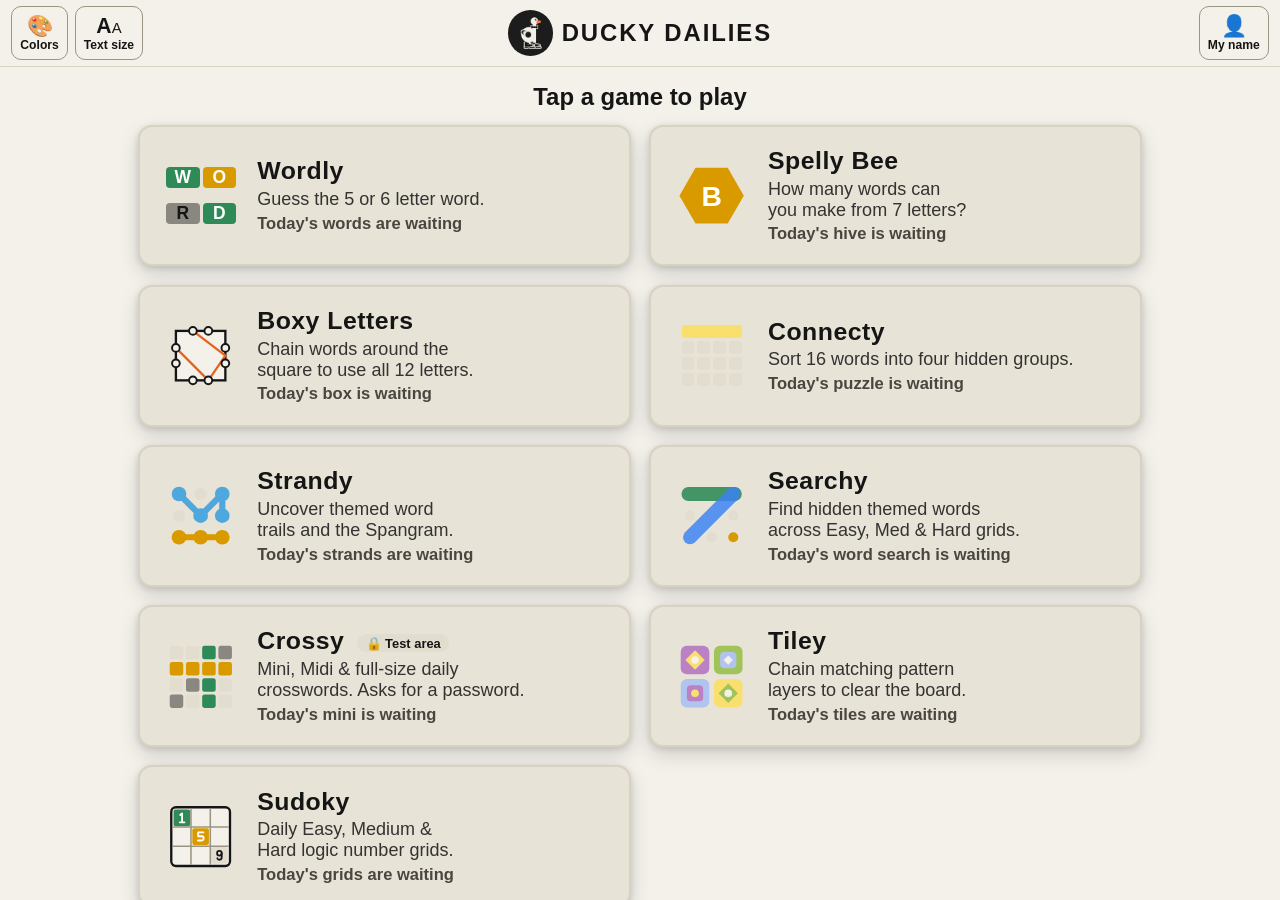
==== public/index.html @ fa57198d "Crossy: Print button - clean paper copy with large grid, clues, name line, optional answer-key page;" ====
<!DOCTYPE html>
<html lang="en">
<head>
<meta charset="UTF-8">
<meta name="viewport" content="width=device-width, initial-scale=1, viewport-fit=cover">
<meta name="theme-color" content="#f3f1ea">
<meta name="apple-mobile-web-app-capable" content="yes">
<meta name="apple-mobile-web-app-status-bar-style" content="black-translucent">
<title>Ducky Dailies</title>
<script>try{var t=localStorage.getItem("wordly:theme")||"ducky";document.documentElement.setAttribute("data-theme",t);var s=localStorage.getItem("wordly:textScale");if(s)document.documentElement.style.setProperty("--text-scale",s)}catch(e){}</script>
<link rel="icon" type="image/png" href="icon.png">
<link rel="apple-touch-icon" href="icon.png">
<link rel="manifest" href="manifest.json">
<link rel="stylesheet" href="style.css?v=14">
<link rel="stylesheet" href="games.css?v=14">
</head>
<body class="game-menu">
<div id="toast-container" class="toast-container" aria-live="polite"></div>

<header class="app-header">
  <div class="header-row title-row">
    <div class="header-side">
      <button id="theme-btn" class="icon-btn" aria-label="Change theme" title="Change theme">&#9681;</button>
    </div>
    <h1 class="app-title brand-title"><img src="icon.png" alt="" class="brand-duck">DUCKY DAILIES</h1>
    <div class="header-side header-side-end">
      <button id="player-btn" class="icon-btn" aria-label="Player profile" title="Player profile">&#128100;</button>
    </div>
  </div>
</header>

<main class="menu-main">
  <div class="menu-top-row">
    <p id="menu-greeting" class="menu-greeting">Tap a game to play</p>
    <button id="menu-recap-btn" class="pill-btn menu-recap-btn hidden" type="button">Copy today's recap</button>
  </div>

  <div class="menu-grid">
    <a class="game-card" href="/wordly">
      <span class="game-icon icon-wordly" aria-hidden="true">
        <span class="t correct">W</span><span class="t present">O</span><span class="t">R</span><span class="t correct">D</span>
      </span>
      <span class="game-info">
        <span class="game-name">Wordly</span>
        <span class="game-desc">Guess the 5 or 6 letter word.</span>
        <span id="status-wordly" class="game-status"></span>
      </span>
    </a>

    <a class="game-card" href="/bee">
      <span class="game-icon icon-bee" aria-hidden="true">
        <svg viewBox="-60 -54 120 108"><polygon points="50,0 25,43.3 -25,43.3 -50,0 -25,-43.3 25,-43.3"></polygon><text x="0" y="0" dy="0.35em">B</text></svg>
      </span>
      <span class="game-info">
        <span class="game-name">Spelly Bee</span>
        <span class="game-desc">How many words can you make from 7 letters?</span>
        <span id="status-bee" class="game-status"></span>
      </span>
    </a>

    <a class="game-card" href="/boxed">
      <span class="game-icon icon-boxed" aria-hidden="true">
        <svg viewBox="0 0 100 100">
          <rect x="18" y="18" width="64" height="64"></rect>
          <polyline points="40,18 82,50 60,82 18,40"></polyline>
          <circle cx="40" cy="18" r="5"></circle><circle cx="60" cy="18" r="5"></circle>
          <circle cx="82" cy="40" r="5"></circle><circle cx="82" cy="60" r="5"></circle>
          <circle cx="40" cy="82" r="5"></circle><circle cx="60" cy="82" r="5"></circle>
          <circle cx="18" cy="40" r="5"></circle><circle cx="18" cy="60" r="5"></circle>
        </svg>
      </span>
      <span class="game-info">
        <span class="game-name">Boxy Letters</span>
        <span class="game-desc">Chain words around the square to use all 12 letters.</span>
        <span id="status-boxed" class="game-status"></span>
      </span>
    </a>

    <a class="game-card" href="/connections">
      <span class="game-icon icon-connections" aria-hidden="true">
        <span class="c t0 bar"></span>
        <span class="c"></span><span class="c"></span><span class="c"></span><span class="c"></span>
        <span class="c"></span><span class="c"></span><span class="c"></span><span class="c"></span>
        <span class="c"></span><span class="c"></span><span class="c"></span><span class="c"></span>
      </span>
      <span class="game-info">
        <span class="game-name">Connecty</span>
        <span class="game-desc">Sort 16 words into four hidden groups.</span>
        <span id="status-connections" class="game-status"></span>
      </span>
    </a>

    <a class="game-card" href="/strands">
      <span class="game-icon icon-strands" aria-hidden="true">
        <svg viewBox="0 0 100 100">
          <polyline points="22,22 50,50 78,22 78,50" fill="none" stroke="#4ea8de" stroke-width="8" stroke-linecap="round" stroke-linejoin="round"></polyline>
          <polyline points="22,78 50,78 78,78" fill="none" stroke="var(--bee-center, var(--color-present, #b59f3b))" stroke-width="8" stroke-linecap="round" stroke-linejoin="round"></polyline>
          <circle cx="22" cy="22" r="9.5" fill="#4ea8de"></circle>
          <circle cx="50" cy="22" r="8" fill="var(--color-key-bg, #818384)"></circle>
          <circle cx="78" cy="22" r="9.5" fill="#4ea8de"></circle>
          <circle cx="22" cy="50" r="8" fill="var(--color-key-bg, #818384)"></circle>
          <circle cx="50" cy="50" r="9.5" fill="#4ea8de"></circle>
          <circle cx="78" cy="50" r="9.5" fill="#4ea8de"></circle>
          <circle cx="22" cy="78" r="9.5" fill="var(--bee-center, var(--color-present, #b59f3b))"></circle>
          <circle cx="50" cy="78" r="9.5" fill="var(--bee-center, var(--color-present, #b59f3b))"></circle>
          <circle cx="78" cy="78" r="9.5" fill="var(--bee-center, var(--color-present, #b59f3b))"></circle>
        </svg>
      </span>
      <span class="game-info">
        <span class="game-name">Strandy</span>
        <span class="game-desc">Uncover themed word trails and the Spangram.</span>
        <span id="status-strands" class="game-status"></span>
      </span>
    </a>

    <a class="game-card" href="/wordsearch">
      <span class="game-icon icon-wordsearch" aria-hidden="true">
        <svg viewBox="0 0 100 100">
          <line x1="20" y1="22" x2="80" y2="22" stroke="var(--color-correct, #538d4e)" stroke-width="18" stroke-linecap="round" opacity="0.88"></line>
          <line x1="22" y1="78" x2="78" y2="22" stroke="#3b82f6" stroke-width="18" stroke-linecap="round" opacity="0.82"></line>
          <circle cx="22" cy="50" r="6.5" fill="var(--color-key-bg, #818384)"></circle>
          <circle cx="50" cy="78" r="6.5" fill="var(--color-key-bg, #818384)"></circle>
          <circle cx="78" cy="50" r="6.5" fill="var(--color-key-bg, #818384)"></circle>
          <circle cx="78" cy="78" r="6.5" fill="var(--bee-center, var(--color-present, #b59f3b))"></circle>
        </svg>
      </span>
      <span class="game-info">
        <span class="game-name">Searchy</span>
        <span class="game-desc">Find hidden themed words across Easy, Med &amp; Hard grids.</span>
        <span id="status-wordsearch" class="game-status"></span>
      </span>
    </a>

    <a class="game-card" href="/mini">
      <span class="game-icon icon-crossword" aria-hidden="true">
        <svg viewBox="0 0 100 100">
          <rect x="10" y="10" width="17.5" height="17.5" rx="3" fill="var(--color-key-bg, #818384)"></rect>
          <rect x="31" y="10" width="17.5" height="17.5" rx="3" fill="var(--color-key-bg, #818384)"></rect>
          <rect x="52" y="10" width="17.5" height="17.5" rx="3" fill="var(--color-correct, #538d4e)"></rect>
          <rect x="73" y="10" width="17.5" height="17.5" rx="3" fill="var(--color-absent, #3a3a3c)"></rect>
          <rect x="10" y="31" width="17.5" height="17.5" rx="3" fill="var(--bee-center, var(--color-present, #b59f3b))"></rect>
          <rect x="31" y="31" width="17.5" height="17.5" rx="3" fill="var(--bee-center, var(--color-present, #b59f3b))"></rect>
          <rect x="52" y="31" width="17.5" height="17.5" rx="3" fill="var(--bee-center, var(--color-present, #b59f3b))"></rect>
          <rect x="73" y="31" width="17.5" height="17.5" rx="3" fill="var(--bee-center, var(--color-present, #b59f3b))"></rect>
          <rect x="10" y="52" width="17.5" height="17.5" rx="3" fill="var(--color-key-bg, #818384)"></rect>
          <rect x="31" y="52" width="17.5" height="17.5" rx="3" fill="var(--color-absent, #3a3a3c)"></rect>
          <rect x="52" y="52" width="17.5" height="17.5" rx="3" fill="var(--color-correct, #538d4e)"></rect>
          <rect x="73" y="52" width="17.5" height="17.5" rx="3" fill="var(--color-key-bg, #818384)"></rect>
          <rect x="10" y="73" width="17.5" height="17.5" rx="3" fill="var(--color-absent, #3a3a3c)"></rect>
          <rect x="31" y="73" width="17.5" height="17.5" rx="3" fill="var(--color-key-bg, #818384)"></rect>
          <rect x="52" y="73" width="17.5" height="17.5" rx="3" fill="var(--color-correct, #538d4e)"></rect>
          <rect x="73" y="73" width="17.5" height="17.5" rx="3" fill="var(--color-key-bg, #818384)"></rect>
        </svg>
      </span>
      <span class="game-info">
        <span class="game-name">Crossy <span class="lock-tag">&#128274; Test area</span></span>
        <span class="game-desc">Mini, Midi &amp; full-size daily crosswords. Asks for a password.</span>
        <span id="status-mini" class="game-status"></span>
      </span>
    </a>
    <a class="game-card" href="/tiles">
      <span class="game-icon icon-tiles" aria-hidden="true">
        <svg viewBox="0 0 100 100">
          <rect x="10" y="10" width="37" height="37" rx="8" fill="var(--conn-t3, #ba81c5)"></rect>
          <polygon points="28.5,16 41,28.5 28.5,41 16,28.5" fill="var(--conn-t0, #f9df6d)"></polygon>
          <circle cx="28.5" cy="28.5" r="5" fill="var(--color-bg, #121213)"></circle>

          <rect x="53" y="10" width="37" height="37" rx="8" fill="var(--conn-t1, #a0c35a)"></rect>
          <rect x="61" y="18" width="21" height="21" rx="5" fill="var(--conn-t2, #b0c4ef)"></rect>
          <polygon points="71.5,22.5 77.5,28.5 71.5,34.5 65.5,28.5" fill="var(--color-bg, #121213)"></polygon>

          <rect x="10" y="53" width="37" height="37" rx="8" fill="var(--conn-t2, #b0c4ef)"></rect>
          <rect x="18" y="61" width="21" height="21" rx="5" fill="var(--conn-t3, #ba81c5)"></rect>
          <circle cx="28.5" cy="71.5" r="5" fill="var(--conn-t0, #f9df6d)"></circle>

          <rect x="53" y="53" width="37" height="37" rx="8" fill="var(--conn-t0, #f9df6d)"></rect>
          <polygon points="71.5,59 84,71.5 71.5,84 59,71.5" fill="var(--conn-t1, #a0c35a)"></polygon>
          <circle cx="71.5" cy="71.5" r="5" fill="var(--color-bg, #121213)"></circle>
        </svg>
      </span>
      <span class="game-info">
        <span class="game-name">Tiley</span>
        <span class="game-desc">Chain matching pattern layers to clear the board.</span>
        <span id="status-tiles" class="game-status"></span>
      </span>
    </a>

    <a class="game-card" href="/sudoku">
      <span class="game-icon icon-sudoku" aria-hidden="true">
        <svg viewBox="0 0 100 100">
          <rect x="12" y="12" width="76" height="76" rx="6" fill="var(--color-bg, #121213)" stroke="var(--color-text, #ffffff)" stroke-width="3"></rect>
          <rect x="15" y="15" width="21.5" height="21.5" rx="2.5" fill="var(--color-correct, #538d4e)"></rect>
          <rect x="39.25" y="39.25" width="21.5" height="21.5" rx="2.5" fill="var(--bee-center, var(--color-present, #b59f3b))"></rect>
          <rect x="63.5" y="63.5" width="21.5" height="21.5" rx="2.5" fill="var(--color-key-bg, #818384)"></rect>
          <line x1="37.5" y1="13.5" x2="37.5" y2="86.5" stroke="var(--color-border-strong, #565758)" stroke-width="2"></line>
          <line x1="62.5" y1="13.5" x2="62.5" y2="86.5" stroke="var(--color-border-strong, #565758)" stroke-width="2"></line>
          <line x1="13.5" y1="37.5" x2="86.5" y2="37.5" stroke="var(--color-border-strong, #565758)" stroke-width="2"></line>
          <line x1="13.5" y1="62.5" x2="86.5" y2="62.5" stroke="var(--color-border-strong, #565758)" stroke-width="2"></line>
          <path d="M23.5,22 L26,20 V31.5 M23,31.5 H29" fill="none" stroke="var(--key-text-on-color, #ffffff)" stroke-width="2.4" stroke-linecap="round" stroke-linejoin="round"></path>
          <path d="M53.5,44.5 H46.8 V49.5 H51.2 A2.7,2.7 0 0 1 51.2,55 H46.5" fill="none" stroke="var(--bee-center-text, var(--key-text-on-color, #ffffff))" stroke-width="2.4" stroke-linecap="round" stroke-linejoin="round"></path>
          <circle cx="74.25" cy="71.5" r="3" fill="none" stroke="var(--color-key-text, #ffffff)" stroke-width="2.3"></circle>
          <path d="M77.25,71.5 V76.5 A3,3 0 0 1 71.5,78" fill="none" stroke="var(--color-key-text, #ffffff)" stroke-width="2.3" stroke-linecap="round"></path>
        </svg>
      </span>
      <span class="game-info">
        <span class="game-name">Sudoky</span>
        <span class="game-desc">Daily Easy, Medium &amp; Hard logic number grids.</span>
        <span id="status-sudoku" class="game-status"></span>
      </span>
    </a>
  </div>

  <p class="menu-foot">New daily puzzles every midnight · play missed days anytime (&#128197;) · leaderboards&nbsp;&#127942;</p>
  <div class="donate-box">
    <p class="donate-text">Enjoying the puzzles? They're free, with no ads. If you'd like to chip in for the server, you can.</p>
    <a class="donate-btn" href="https://www.paypal.com/ncp/payment/JSX9FAGQ33QCE" target="_blank" rel="noopener noreferrer">&#9749; Buy the duck a coffee</a>
    <p class="donate-note">Totally optional &mdash; opens PayPal in a new tab.</p>
  </div>
  <p class="menu-foot brand-foot">Brought to you by <a href="https://theduckynerdball.com" target="_blank" rel="noopener">The Ducky Nerdball</a> &#129414;</p>
</main>

<script src="common.js?v=14"></script>
<script>
(() => {
  const S = Shared;
  S.initShell({ onNameSaved: greet });

  function greet() {
    const name = S.getPlayerName();
    document.getElementById("menu-greeting").textContent = name ? `Hi ${name} — tap a game to play` : "Tap a game to play";
  }

  const today = S.todayDateString();
  const recapLines = [];
  const set = (id, text, done) => {
    const el = document.getElementById(id);
    if (!el) return;
    el.textContent = text;
    el.classList.toggle("done", !!done);
  };

  // Wordly: summarize both lengths' daily results.
  const wordly = [5, 6]
    .map((len) => {
      const s = S.load(`wordly:daily:${len}:${today}`);
      if (!s || !s.guesses || !s.guesses.length) return null;
      if (!s.over) return `${len}-letter in progress`;
      const star = s.hardMode ? "*" : "";
      recapLines.push(`🟩 Wordly (${len}): ${s.won ? `${s.guesses.length}/${len + 1}${star}` : `X/${len + 1}${star}`}`);
      return s.won ? `${len}-letter ✓ in ${s.guesses.length}${star}` : `${len}-letter ✗`;
    })
    .filter(Boolean);
  set("status-wordly", wordly.length ? `Today: ${wordly.join(" · ")}` : "Today's words are waiting", wordly.length);

  const bee = S.load(`bee:daily:${today}`);
  if (bee && bee.found && bee.found.length) {
    set("status-bee", `Today: ${bee.rank} · ${bee.score} pts · ${bee.found.length} words`, true);
    recapLines.push(`🐝 Spelly Bee: ${bee.rank} (${bee.score} pts)`);
  } else {
    set("status-bee", "Today's hive is waiting");
  }

  const boxed = S.load(`boxed:daily:${today}`);
  if (boxed && boxed.solved) {
    set("status-boxed", `Today: ✓ solved in ${boxed.words.length} words`, true);
    recapLines.push(`📦 Boxy Letters: ${boxed.words.length}/${boxed.par || "—"} words`);
  } else if (boxed && boxed.started) {
    set("status-boxed", "Today: in progress", true);
  } else {
    set("status-boxed", "Today's box is waiting");
  }

  const conn = S.load(`connections:daily:${today}`);
  if (conn && conn.over) {
    set(
      "status-connections",
      conn.won
        ? `Today: ✓ solved · ${conn.mistakes} mistake${conn.mistakes === 1 ? "" : "s"}`
        : `Today: ✗ ${(conn.solved || []).length}/4 groups`,
      true
    );
    recapLines.push(`🟪 Connecty: ${conn.won ? `✓ (${conn.mistakes} mistakes)` : `${(conn.solved || []).length}/4 groups`}`);
  } else if (conn && conn.started) {
    set("status-connections", `Today: in progress · ${(conn.solved || []).length}/4 groups`, true);
  } else {
    set("status-connections", "Today's puzzle is waiting");
  }

  const strands = S.load(`strands:daily:${today}`);
  if (strands && strands.over) {
    set(
      "status-strands",
      `Today: ✓ solved in ${S.formatTimer(strands.activeMs || 0)}${strands.hintsUsed ? ` · ${strands.hintsUsed} hint${strands.hintsUsed === 1 ? "" : "s"}` : " ★"}`,
      true
    );
    recapLines.push(`🔵 Strandy: ${S.formatTimer(strands.activeMs || 0)}${strands.hintsUsed ? "" : " ★"}`);
  } else if (strands && strands.started) {
    set("status-strands", `Today: in progress · ${(strands.found || []).length}/${strands.total || 6} found`, true);
  } else {
    set("status-strands", "Today's strands are waiting");
  }

  const wsSummary = [
    ["easy", "Easy"],
    ["medium", "Med"],
    ["hard", "Hard"],
  ]
    .map(([diff, label]) => {
      const s = S.load(`wordsearch:daily:${diff}:${today}`);
      if (!s || (!s.started && !s.over)) return null;
      if (!s.over) return `${label} in progress`;
      recapLines.push(`🔍 Searchy (${label}): ${S.formatTimer(s.activeMs || 0)}${!s.hints ? " ★" : ""}`);
      return `${label} ✓${!s.hints ? " ★" : ""}`;
    })
    .filter(Boolean);
  set(
    "status-wordsearch",
    wsSummary.length ? `Today: ${wsSummary.join(" · ")}` : "Today's word search is waiting",
    wsSummary.length
  );

  const mini = S.load(`mini:daily:${today}`);
  if (mini && mini.over) {
    set(
      "status-mini",
      `Today: ✓ solved in ${S.formatTimer(mini.activeMs || 0)}${mini.hints ? ` · ${mini.hints} hint${mini.hints === 1 ? "" : "s"}` : " ★"}`,
      true
    );
    recapLines.push(`✏️ Mini Crossy: ${S.formatTimer(mini.activeMs || 0)}${mini.hints ? "" : " ★"}`);
  } else if (mini && mini.started) {
    set("status-mini", `Today: in progress · ${mini.filled || 0}/${mini.total || 25}`, true);
  } else {
    set("status-mini", "Today's mini is waiting");
  }

  const midi = S.load(`midi:daily:${today}`);
  if (midi && midi.over) {
    set(
      "status-midi",
      `Today: ✓ solved in ${S.formatTimer(midi.activeMs || 0)}${midi.hints ? ` · ${midi.hints} hint${midi.hints === 1 ? "" : "s"}` : " ★"}`,
      true
    );
    recapLines.push(`🧩 Midi Crossy: ${S.formatTimer(midi.activeMs || 0)}${midi.hints ? "" : " ★"}`);
  } else if (midi && midi.started) {
    set("status-midi", `Today: in progress · ${midi.filled || 0}/${midi.total || ""}`, true);
  } else {
    set("status-midi", "Today's midi is waiting");
  }

  const cw = S.load(`crossword:daily:${today}`);
  if (cw && cw.over) {
    set(
      "status-crossword",
      `Today: ✓ solved in ${S.formatTimer(cw.activeMs || 0)}${cw.hints ? ` · ${cw.hints} hint${cw.hints === 1 ? "" : "s"}` : " ★"}`,
      true
    );
    recapLines.push(`📰 Crossy: ${S.formatTimer(cw.activeMs || 0)}${cw.hints ? "" : " ★"}`);
  } else if (cw && cw.started) {
    set("status-crossword", `Today: in progress · ${cw.filled || 0}/${cw.total || ""}`, true);
  } else {
    set("status-crossword", "Today's crossword is waiting");
  }

  const tiles = S.load(`tiles:daily:${today}`);
  if (tiles && tiles.over) {
    set(
      "status-tiles",
      `Today: ✓ cleared · ${tiles.bestCombo || 0}/45 combo${tiles.errors === 0 && tiles.bestCombo >= 45 ? " ★" : ""}`,
      true
    );
    recapLines.push(`💠 Tiley: ${tiles.bestCombo || 0}/45 combo${tiles.errors === 0 && tiles.bestCombo >= 45 ? " ★" : ""}`);
  } else if (tiles && tiles.started) {
    set("status-tiles", `Today: in progress · ${tiles.cleared || 0}/30 cleared`, true);
  } else {
    set("status-tiles", "Today's tiles are waiting");
  }

  const sudokuSummary = [
    ["easy", "Easy"],
    ["medium", "Med"],
    ["hard", "Hard"],
  ]
    .map(([diff, label]) => {
      const s = S.load(`sudoku:daily:${diff}:${today}`);
      if (!s || (!s.started && !s.over)) return null;
      if (!s.over) return `${label} in progress`;
      recapLines.push(`🔢 Sudoky (${label}): ${S.formatTimer(s.activeMs || 0)}${!s.hints && !s.mistakes ? " ★" : ""}`);
      return `${label} ✓${!s.hints && !s.mistakes ? " ★" : ""}`;
    })
    .filter(Boolean);
  set(
    "status-sudoku",
    sudokuSummary.length ? `Today: ${sudokuSummary.join(" · ")}` : "Today's grids are waiting",
    sudokuSummary.length
  );

  const recapBtn = document.getElementById("menu-recap-btn");
  if (recapBtn && recapLines.length) {
    recapBtn.classList.remove("hidden");
    recapBtn.addEventListener("click", () => {
      const header = `Ducky Dailies Recap · ${today}`;
      if (S.shareText) S.shareText(`${header}\n${recapLines.join("\n")}`);
    });
  }

  greet();
})();
</script>
</body>
</html>
---- public/style.css ----
/* ---------- Theme definitions ---------- */
:root,
[data-theme="dark"] {
  --color-bg: #121213;
  --color-surface: #1a1a1b;
  --color-text: #ffffff;
  --color-text-dim: #9aa0a6;
  --color-border: #3a3a3c;
  --color-border-strong: #565758;
  --color-accent: #538d4e;

  --color-correct: #538d4e;
  --color-present: #b59f3b;
  --color-absent: #3a3a3c;
  --key-text-on-color: #ffffff;

  --color-key-bg: #818384;
  --color-key-text: #ffffff;
  --color-modal-overlay: rgba(0, 0, 0, 0.6);
  --color-danger: #d24949;
}

/* ---------- Ducky (default, light) ---------- */
[data-theme="ducky"] {
  --color-on-accent: #ffffff;
  --color-bg: #f3f1ea;
  --color-surface: #e7e3d7;
  --color-text: #151515;
  --color-text-dim: #4a463f;
  --color-border: #d8d2c2;
  --color-border-strong: #9c9483;
  --color-accent: #e8641c;
  --color-correct: #2e8b57;
  --color-present: #d99a00;
  --color-absent: #8a8780;
  --key-text-on-color: #ffffff;
  --color-key-bg: #e2ddcf;
  --color-key-text: #151515;
  --color-modal-overlay: rgba(21, 21, 21, 0.45);
  --color-danger: #c0392b;
}

/* ---------- Ducky Dark ---------- */
[data-theme="ducky-night"] {
  --color-on-accent: #151515;
  --color-bg: #151515;
  --color-surface: #1f1f1f;
  --color-text: #f0eee8;
  --color-text-dim: #a8a49a;
  --color-border: #333333;
  --color-border-strong: #4a4a4a;
  --color-accent: #ff7a2f;
  --color-correct: #3aa76d;
  --color-present: #d9a400;
  --color-absent: #3a3a3a;
  --key-text-on-color: #ffffff;
  --color-key-bg: #5a5752;
  --color-key-text: #ffffff;
  --color-modal-overlay: rgba(0, 0, 0, 0.6);
  --color-danger: #e5534b;
}

/* ---------- Ducky branding ---------- */
.brand-title { display: flex; align-items: center; justify-content: center; gap: 0.45rem; }
.brand-duck { height: 1.9em; width: 1.9em; border-radius: 50%; }
.brand-foot a { color: var(--color-accent); font-weight: 700; text-decoration: none; }

/* ---------- OLED Black ---------- */
[data-theme="oled"] {
  --color-bg: #000000;
  --color-surface: #0a0a0c;
  --color-text: #f5f5f7;
  --color-text-dim: #86868b;
  --color-border: #222226;
  --color-border-strong: #3d3d42;
  --color-accent: #3fb950;

  --color-correct: #2ea043;
  --color-present: #d29922;
  --color-absent: #16161a;
  --key-text-on-color: #ffffff;

  --color-key-bg: #1c1c21;
  --color-key-text: #f5f5f7;
  --color-modal-overlay: rgba(0, 0, 0, 0.86);
  --color-danger: #f85149;
}

[data-theme="light"] {
  --color-bg: #ffffff;
  --color-surface: #f4f5f6;
  --color-text: #1a1a1b;
  --color-text-dim: #626466;
  --color-border: #d3d6da;
  --color-border-strong: #878a8c;
  --color-accent: #6aaa64;

  --color-correct: #6aaa64;
  --color-present: #c9b458;
  --color-absent: #787c7e;
  --key-text-on-color: #ffffff;

  --color-key-bg: #d3d6da;
  --color-key-text: #1a1a1b;
  --color-modal-overlay: rgba(0, 0, 0, 0.4);
  --color-danger: #d24949;
}

/* ---------- Neon Standard ---------- */
[data-theme="neon-standard"] {
  --color-on-accent: #000000;
  --color-bg: #0d0e12;
  --color-surface: #15161d;
  --color-text: #ffffff;
  --color-text-dim: #8e95a5;
  --color-border: #2a2d3a;
  --color-border-strong: #3f4458;
  --color-accent: #39ff14;

  --color-correct: #39ff14;
  --color-present: #ffe600;
  --color-absent: #1a1c24;
  --key-text-on-color: #000000;

  --color-key-bg: #222530;
  --color-key-text: #ffffff;
  --color-modal-overlay: rgba(0, 0, 0, 0.8);
  --color-danger: #ff3366;
}

html[data-theme="neon-standard"] .tile.correct {
  box-shadow: 0 0 12px #39ff14, inset 0 0 4px #39ff14 !important;
}
html[data-theme="neon-standard"] .tile.present {
  box-shadow: 0 0 12px #ffe600, inset 0 0 4px #ffe600 !important;
}

/* ---------- Neon City ---------- */
[data-theme="neon-city"] {
  --color-on-accent: #0b071e;
  --color-bg: #0b071e;
  --color-surface: #140e33;
  --color-text: #00e5ff;
  --color-text-dim: #9955ff;
  --color-border: #362a5c;
  --color-border-strong: #8b00ff;
  --color-accent: #00e5ff;

  --color-correct: #8b00ff;
  --color-present: #150f37;
  --color-absent: #150f37;
  --key-text-on-color: #00e5ff;

  --color-key-bg: #1e1542;
  --color-key-text: #00e5ff;
  --color-modal-overlay: rgba(5, 2, 20, 0.85);
  --color-danger: #ff007f;
}

/* Base Tile Styling (Dark Indigo Box with Cyan Text) */
html[data-theme="neon-city"] .tile {
  background: #181238 !important;
  border: 2px solid #362a5c !important;
  color: #bb55ff !important;
  border-radius: 8px !important;
}

/* Filled (Typing before submit) */
html[data-theme="neon-city"] .tile.filled {
  border-color: #00e5ff !important;
  box-shadow: 0 0 6px rgba(0, 229, 255, 0.4) !important;
  color: #00e5ff !important;
}

/* Correct Spot (Purple Background + Cyan Border & Glow + Cyan Text) */
html[data-theme="neon-city"] .tile.correct {
  background: #7a00e6 !important;
  border: 2px solid #00e5ff !important;
  box-shadow: 0 0 12px #00e5ff, inset 0 0 6px #00e5ff !important;
  color: #ffffff !important;
  font-weight: 800;
}

/* Present Spot (Dark Background + Yellow Neon Border & Yellow Glow + Yellow Text) */
html[data-theme="neon-city"] .tile.present {
  background: #150f37 !important;
  border: 2px solid #ffff00 !important;
  box-shadow: 0 0 12px #ffff00, inset 0 0 4px #ffff00 !important;
  color: #ffff00 !important;
  font-weight: 800;
}

/* Absent Spot (Dark Fill + Faint Purple Outline) */
html[data-theme="neon-city"] .tile.absent {
  background: #110b2b !important;
  border: 2px solid #2d2050 !important;
  color: #3e3263 !important;
  box-shadow: none !important;
}

/* ---------- Neon City Keyboard ---------- */
html[data-theme="neon-city"] .key {
  background: #1a123d !important;
  color: #00e5ff !important;
  border: 1px solid #3a2b6e !important;
  border-radius: 6px !important;
  box-shadow: 0 0 4px rgba(139, 0, 255, 0.2) !important;
}

/* Keyboard - Correct Keys (Glowing Purple & Cyan) */
html[data-theme="neon-city"] .key.correct {
  background: #7a00e6 !important;
  color: #ffffff !important;
  border: 1px solid #00e5ff !important;
  box-shadow: 0 0 10px #00e5ff !important;
}

/* Keyboard - Present Keys (Glowing Yellow) */
html[data-theme="neon-city"] .key.present {
  background: #150f37 !important;
  color: #ffff00 !important;
  border: 1px solid #ffff00 !important;
  box-shadow: 0 0 10px #ffff00 !important;
}

/* Keyboard - Absent/Eliminated Keys */
html[data-theme="neon-city"] .key.absent {
  background: #0d0824 !important;
  color: #3e3263 !important;
  border-color: #1e153b !important;
  opacity: 0.5;
  box-shadow: none !important;
}

/* ---------- Neon 80s ---------- */
[data-theme="neon80s"] {
  --color-bg: #050810;
  --color-surface: #0c1226;
  --color-text: #00d9ff;
  --color-text-dim: #ff007f;
  --color-border: #1a2440;
  --color-border-strong: #00d9ff;
  --color-accent: #ff6b00;

  --color-correct: #ff6b00;
  --color-present: #00d9ff;
  --color-absent: #0c1226;
  --key-text-on-color: #050810;

  --color-key-bg: #141c38;
  --color-key-text: #00d9ff;
  --color-modal-overlay: rgba(0, 0, 0, 0.85);
  --color-danger: #ff3b3b;
}

html[data-theme="neon80s"] .tile {
  border: 2px solid #00d9ff !important;
  box-shadow: 0 0 6px #00d9ff !important;
  color: #00d9ff !important;
}

html[data-theme="neon80s"] .tile.correct {
  border: 2px solid #ff007f !important;
  box-shadow: 0 0 12px #ff6b00, 0 0 6px #ff007f !important;
  background: #ff6b00 !important;
  color: #050810 !important;
  font-weight: 800;
}

html[data-theme="neon80s"] .tile.present {
  border: 2px solid #ff6b00 !important;
  box-shadow: 0 0 12px #00d9ff !important;
  background: #00d9ff !important;
  color: #050810 !important;
  font-weight: 800;
}

html[data-theme="neon80s"] .tile.absent {
  border: 2px solid #00d9ff !important;
  box-shadow: 0 0 4px #00d9ff !important;
  color: #00d9ff !important;
  background: #0c1226 !important;
  opacity: 0.8;
}

html[data-theme="neon80s"] .key {
  border: 1px solid #00d9ff !important;
  box-shadow: 0 0 4px rgba(0, 217, 255, 0.3) !important;
}

html[data-theme="neon80s"] .key.correct {
  background: #ff6b00 !important;
  color: #050810 !important;
  border-color: #ff007f !important;
  box-shadow: 0 0 8px #ff6b00 !important;
}

html[data-theme="neon80s"] .key.present {
  background: #00d9ff !important;
  color: #050810 !important;
  border-color: #ff6b00 !important;
  box-shadow: 0 0 8px #00d9ff !important;
}

html[data-theme="neon80s"] .key.absent {
  background: #0c1226 !important;
  color: #2c3d66 !important;
  border-color: #1a2440 !important;
  opacity: 0.5;
  box-shadow: none !important;
}

/* ---------- Synthwave ---------- */
[data-theme="synthwave"] {
  --color-bg: #0d0221;
  --color-surface: #1a0b34;
  --color-text: #f5e9ff;
  --color-text-dim: #a68fd6;
  --color-border: #3a1f66;
  --color-border-strong: #ff2ec4;
  --color-accent: #ff2ec4;

  --color-correct: #00fff0;
  --color-present: #ff2ec4;
  --color-absent: #150a2b;
  --key-text-on-color: #0d0221;

  --color-key-bg: #2a1750;
  --color-key-text: #f5e9ff;
  --color-modal-overlay: rgba(0, 0, 0, 0.7);
  --color-danger: #ff4d6d;
}

/* Base Tile Styling */
html[data-theme="synthwave"] .tile {
  background: #1a0b34 !important;
  border: 2px solid #3a1f66 !important;
  color: #a68fd6 !important;
  border-radius: 8px !important;
}

/* Filled (Typing before submit) */
html[data-theme="synthwave"] .tile.filled {
  border-color: #ff2ec4 !important;
  box-shadow: 0 0 6px rgba(255, 46, 196, 0.4) !important;
  color: #f5e9ff !important;
}

/* Correct Spot (Cyan Fill + Hot Pink Glow Border) */
html[data-theme="synthwave"] .tile.correct {
  background: #00fff0 !important;
  border: 2px solid #ff2ec4 !important;
  box-shadow: 0 0 12px #ff2ec4, inset 0 0 4px #00fff0 !important;
  color: #0d0221 !important;
  font-weight: 800;
}

/* Present Spot (Hot Pink Fill + Cyan Glow Border) */
html[data-theme="synthwave"] .tile.present {
  background: #ff2ec4 !important;
  border: 2px solid #00fff0 !important;
  box-shadow: 0 0 12px #00fff0, inset 0 0 4px #ff2ec4 !important;
  color: #ffffff !important;
  font-weight: 800;
}

/* Absent Spot (Darkened Purple Box) */
html[data-theme="synthwave"] .tile.absent {
  background: #120726 !important;
  border: 2px solid #28124d !important;
  color: #4d3175 !important;
  box-shadow: none !important;
}

/* ---------- Synthwave Keyboard ---------- */
html[data-theme="synthwave"] .key {
  background: #1f0f3d !important;
  color: #f5e9ff !important;
  border: 1px solid #3a1f66 !important;
  border-radius: 6px !important;
  box-shadow: 0 0 4px rgba(255, 46, 196, 0.2) !important;
}

/* Keyboard - Correct Keys (Cyan Fill + Pink Glow) */
html[data-theme="synthwave"] .key.correct {
  background: #00fff0 !important;
  color: #0d0221 !important;
  border: 1px solid #ff2ec4 !important;
  box-shadow: 0 0 10px #ff2ec4 !important;
}

/* Keyboard - Present Keys (Pink Fill + Cyan Glow) */
html[data-theme="synthwave"] .key.present {
  background: #ff2ec4 !important;
  color: #ffffff !important;
  border: 1px solid #00fff0 !important;
  box-shadow: 0 0 10px #00fff0 !important;
}

/* Keyboard - Absent/Eliminated Keys (Dark & Dimmed) */
html[data-theme="synthwave"] .key.absent {
  background: #120726 !important;
  color: #4d3175 !important;
  border-color: #231242 !important;
  opacity: 0.45 !important;
  box-shadow: none !important;
}

/* ---------- Christmas ---------- */
[data-theme="christmas"] {
  --color-bg: #0b2410;
  --color-surface: #123018;
  --color-text: #fdf6f0;
  --color-text-dim: #a8c9ac;
  --color-border: #1f4726;
  --color-border-strong: #2e5c37;
  --color-accent: #c41e3a;

  --color-correct: #2e7d32;
  --color-present: #c41e3a;
  --color-absent: #5a121d;
  --key-text-on-color: #ffffff;

  --color-key-bg: #1f4726;
  --color-key-text: #fdf6f0;
  --color-modal-overlay: rgba(0, 0, 0, 0.65);
  --color-danger: #c41e3a;
}

html[data-theme="christmas"] .tile {
  border: 2px solid #1f4726 !important;
}

html[data-theme="christmas"] .tile.correct {
  background: #2e7d32 !important;
  border: 2px solid #c41e3a !important;
  box-shadow: 0 0 8px #c41e3a !important;
  color: #ffffff !important;
}

html[data-theme="christmas"] .tile.present {
  background: #c41e3a !important;
  border: 2px solid #2e7d32 !important;
  box-shadow: 0 0 8px #2e7d32 !important;
  color: #ffffff !important;
}

html[data-theme="christmas"] .tile.absent {
  background: #123018 !important;
  border: 2px solid #5a121d !important;
  color: #a8c9ac !important;
}

html[data-theme="christmas"] .key.present {
  background: #c41e3a !important;
  color: #ffffff !important;
}

html[data-theme="christmas"] .key.absent {
  background: #123018 !important;
  border: 2px solid #5a121d !important;
  color: #a8c9ac !important;
}

/* ---------- Spooky ---------- */
[data-theme="spooky"] {
  --color-bg: #060a08;
  --color-surface: #0d140f;
  --color-text: #dff5e1;
  --color-text-dim: #7fa88a;
  --color-border: #1c2e20;
  --color-border-strong: #2c452f;
  --color-accent: #7cb342;

  --color-correct: #4f7942;
  --color-present: #5e3a7e;
  --color-absent: #2a1838; /* Dark Purple for eliminated letters */
  --key-text-on-color: #ffffff;

  --color-key-bg: #1c2e20;
  --color-key-text: #dff5e1;
  --color-modal-overlay: rgba(0, 0, 0, 0.75);
  --color-danger: #c94f4f;
}

html[data-theme="spooky"] .tile {
  border: 2px solid #1c2e20 !important;
}

html[data-theme="spooky"] .tile.correct {
  background: #4f7942 !important; /* Green tile */
  border: 2px solid #5e3a7e !important; /* Purple outline on Green tile */
  box-shadow: 0 0 8px #5e3a7e !important;
  color: #ffffff !important;
}

html[data-theme="spooky"] .tile.present {
  background: #5e3a7e !important; /* Purple tile */
  border: 2px solid #4f7942 !important; /* Green outline on Purple tile */
  box-shadow: 0 0 8px #4f7942 !important;
  color: #ffffff !important;
}

html[data-theme="spooky"] .tile.absent {
  background: #0d140f !important;
  border: 2px solid #2a1838 !important;
  color: #7fa88a !important;
}

html[data-theme="spooky"] .key.present {
  background: #5e3a7e !important;
  color: #ffffff !important;
}

html[data-theme="spooky"] .key.absent {
  background: #0d140f !important;
  border: 2px solid #2a1838 !important;
  color: #7fa88a !important;
}

/* ---------- 3D Glossy Bubblegum ---------- */
/* Light glossy-candy palette (dark text on pale tiles/keys) instead of the
   original dark-navy set, so the vibrant pastel background photo reads at
   near-full brightness instead of needing a heavy dark scrim to keep white
   text legible. */
[data-theme="bubblegum-3d"] {
  --color-bg: #fff6fb;
  --color-surface: #fffaf7;
  --color-text: #4a2c46;
  --color-text-dim: #9b7898;
  --color-border: #f3c6de;
  --color-border-strong: #ff8fc0;
  --color-accent: #ff6fae;

  --color-correct: #6fdcc7;
  --color-present: #ff8fc0;
  --color-absent: #ecd9e6;
  --key-text-on-color: #3a1f38;

  --color-key-bg: #ffeef6;
  --color-key-text: #4a2c46;
  --color-modal-overlay: rgba(74, 44, 70, 0.55);
  --color-danger: #ff4d7a;
}

html[data-theme="bubblegum-3d"] .tile {
  border-radius: 12px !important;
  border-width: 1px !important;
}
html[data-theme="bubblegum-3d"] .tile.correct,
html[data-theme="bubblegum-3d"] .tile.present {
  box-shadow: inset -2px -3px 5px rgba(0, 0, 0, 0.3), inset 2px 2px 5px rgba(255, 255, 255, 0.7) !important;
  font-weight: 800;
}

/* ---------- Ocean ---------- */
[data-theme="ocean"] {
  --color-on-accent: #041421;
  --color-bg: #041421;
  --color-surface: #0a2236;
  --color-text: #e0f7fc;
  --color-text-dim: #5c9ebb;
  --color-border: #133957;
  --color-border-strong: #00f0ff;
  --color-accent: #00f0ff;

  --color-correct: #0b3859;
  --color-present: #082e38;
  --color-absent: #06111a;
  --key-text-on-color: #00f0ff;

  --color-key-bg: #0c2b42;
  --color-key-text: #e0f7fc;
  --color-modal-overlay: rgba(2, 10, 18, 0.85);
  --color-danger: #ff5252;
}

/* Base Tile Styling */
html[data-theme="ocean"] .tile {
  background: #0a2236 !important;
  border: 2px solid #133957 !important;
  color: #5c9ebb !important;
  border-radius: 8px !important;
}

/* Filled (Typing before submit) */
html[data-theme="ocean"] .tile.filled {
  border-color: #00f0ff !important;
  box-shadow: 0 0 8px rgba(0, 240, 255, 0.4) !important;
  color: #e0f7fc !important;
}

/* Correct Spot (Bioluminescent Cyan Glowing Box) */
html[data-theme="ocean"] .tile.correct {
  background: #0b3859 !important;
  border: 2px solid #00f0ff !important;
  box-shadow: 0 0 14px #00f0ff, inset 0 0 6px #00f0ff !important;
  color: #ffffff !important;
  font-weight: 800;
}

/* Present Spot (Seafoam Green Glowing Box) */
html[data-theme="ocean"] .tile.present {
  background: #082e38 !important;
  border: 2px solid #20b2aa !important;
  box-shadow: 0 0 12px #20b2aa, inset 0 0 4px #20b2aa !important;
  color: #a8f5e9 !important;
  font-weight: 800;
}

/* Absent Spot (Dark Deep-Trench Box) */
html[data-theme="ocean"] .tile.absent {
  background: #06111a !important;
  border: 2px solid #0d2233 !important;
  color: #2a4d6c !important;
  box-shadow: none !important;
}

/* ---------- Ocean Keyboard ---------- */
html[data-theme="ocean"] .key {
  background: #0d2b42 !important;
  color: #e0f7fc !important;
  border: 1px solid #1a4263 !important;
  border-radius: 6px !important;
  box-shadow: 0 0 4px rgba(0, 240, 255, 0.2) !important;
}

/* Keyboard - Correct Keys (Cyan Glow) */
html[data-theme="ocean"] .key.correct {
  background: #0b3859 !important;
  color: #ffffff !important;
  border: 1px solid #00f0ff !important;
  box-shadow: 0 0 10px #00f0ff !important;
}

/* Keyboard - Present Keys (Seafoam Glow) */
html[data-theme="ocean"] .key.present {
  background: #082e38 !important;
  color: #a8f5e9 !important;
  border: 1px solid #20b2aa !important;
  box-shadow: 0 0 10px #20b2aa !important;
}

/* Keyboard - Absent/Eliminated Keys (Dark & Faded) */
html[data-theme="ocean"] .key.absent {
  background: #050d14 !important;
  color: #2a4d6c !important;
  border-color: #0c1a26 !important;
  opacity: 0.45 !important;
  box-shadow: none !important;
}

/* ---------- Sunset ---------- */
/* Built around the user's reference photo: blazing red-orange sky over a
   long pier, golden sun at the horizon, electric-blue surf, navy sea.
   Correct = ocean blue (the sky's complement), present = golden sun,
   absent = deep sea navy; coral-orange accents echo the clouds. */
[data-theme="sunset"] {
  --color-bg: #0b1828;
  --color-surface: #11243a;
  --color-text: #fff3e6;
  --color-text-dim: #c9b3a4;
  --color-border: #2b4a6a;
  --color-border-strong: #f0643a;
  --color-accent: #f0643a;
  --color-on-accent: #1a0905;

  --color-correct: #1f8fd0;
  --color-present: #f5b335;
  --color-absent: #0d1d30;
  --key-text-on-color: #1a1205;

  --color-key-bg: #10243a;
  --color-key-text: #fff3e6;
  --color-modal-overlay: rgba(5, 10, 18, 0.82);
  --color-danger: #ff5c5c;
  --bee-center: #f5b335;
  --bee-center-text: #1a1205;
}

html[data-theme="sunset"] .tile {
  background: rgba(11, 26, 44, 0.84) !important;
  border: 2px solid #2b4a6a !important;
  border-radius: 7px !important;
  color: #fff3e6 !important;
}
html[data-theme="sunset"] .tile.filled {
  border-color: #ff8a5c !important;
  box-shadow: 0 0 8px rgba(240, 100, 58, 0.5) !important;
}
html[data-theme="sunset"] .tile.correct {
  background: linear-gradient(160deg, #3bb0ec, #1468a8) !important;
  border: 2px solid #9fe3ff !important;
  box-shadow: 0 0 14px rgba(59, 176, 236, 0.6), inset 0 0 6px rgba(159, 227, 255, 0.45) !important;
  color: #ffffff !important;
  font-weight: 800;
}
html[data-theme="sunset"] .tile.present {
  background: linear-gradient(160deg, #ffd166, #e8962a) !important;
  border: 2px solid #fff0b8 !important;
  box-shadow: 0 0 14px rgba(255, 196, 80, 0.65), inset 0 0 6px rgba(255, 240, 184, 0.5) !important;
  color: #1a1205 !important;
  font-weight: 800;
}
html[data-theme="sunset"] .tile.absent {
  background: #0a1626 !important;
  border: 2px solid #182c44 !important;
  color: #5d7690 !important;
  box-shadow: none !important;
}
html[data-theme="sunset"] .key {
  background: #10243a !important;
  color: #fff3e6 !important;
  border: 1px solid #2f5072 !important;
  border-radius: 7px !important;
  box-shadow: 0 0 4px rgba(240, 100, 58, 0.12) !important;
}
html[data-theme="sunset"] .key.correct {
  background: #1f8fd0 !important;
  color: #ffffff !important;
  border-color: #9fe3ff !important;
  box-shadow: 0 0 10px rgba(59, 176, 236, 0.55) !important;
}
html[data-theme="sunset"] .key.present {
  background: #f5b335 !important;
  color: #1a1205 !important;
  border-color: #fff0b8 !important;
  box-shadow: 0 0 10px rgba(255, 196, 80, 0.55) !important;
}
html[data-theme="sunset"] .key.absent {
  background: #081320 !important;
  color: #5d7690 !important;
  border-color: #142538 !important;
  box-shadow: none !important;
  opacity: 1 !important;
}

/* ---------- Forest ---------- */
/* Built around the user's reference art: a misty night forest split by a
   glowing magenta river, with teal will-o'-wisp lights in the trees.
   Correct = teal glow, present = magenta river glow, absent = the dark
   blue-green of the pines. */
[data-theme="forest"] {
  --color-bg: #020c10;
  --color-surface: #0a1a20;
  --color-text: #e8f4f2;
  --color-text-dim: #93b4bf;
  --color-border: #1c3440;
  --color-border-strong: #3a6a7a;
  --color-accent: #f236c1;
  --color-on-accent: #1a0418;

  --color-correct: #17b89f;
  --color-present: #e232b8;
  --color-absent: #081419;
  --key-text-on-color: #03100f;

  --color-key-bg: #0b1c22;
  --color-key-text: #e8f4f2;
  --color-modal-overlay: rgba(1, 6, 9, 0.82);
  --color-danger: #ff5c7a;
  --bee-center: #f236c1;
  --bee-center-text: #1a0418;
}

html[data-theme="forest"] .tile {
  background: rgba(8, 22, 28, 0.86) !important;
  border: 2px solid #1f3a46 !important;
  border-radius: 7px !important;
  color: #e8f4f2 !important;
}
html[data-theme="forest"] .tile.filled {
  border-color: #3ff0d8 !important;
  box-shadow: 0 0 8px rgba(63, 240, 216, 0.45) !important;
}
html[data-theme="forest"] .tile.correct {
  background: linear-gradient(160deg, #22d6b8, #0f8f7c) !important;
  border: 2px solid #8ffff0 !important;
  box-shadow: 0 0 14px rgba(63, 240, 216, 0.6), inset 0 0 6px rgba(143, 255, 240, 0.45) !important;
  color: #021614 !important;
  font-weight: 800;
}
html[data-theme="forest"] .tile.present {
  background: linear-gradient(160deg, #f65ad0, #b81f95) !important;
  border: 2px solid #ffb3ec !important;
  box-shadow: 0 0 16px rgba(242, 54, 193, 0.7), inset 0 0 6px rgba(255, 179, 236, 0.45) !important;
  color: #ffffff !important;
  font-weight: 800;
}
html[data-theme="forest"] .tile.absent {
  background: #061117 !important;
  border: 2px solid #122630 !important;
  color: #4f6d78 !important;
  box-shadow: none !important;
}
html[data-theme="forest"] .key {
  background: #0b1c22 !important;
  color: #e8f4f2 !important;
  border: 1px solid #1f3a46 !important;
  border-radius: 7px !important;
  box-shadow: 0 0 4px rgba(63, 240, 216, 0.12) !important;
}
html[data-theme="forest"] .key.correct {
  background: #17b89f !important;
  color: #021614 !important;
  border-color: #8ffff0 !important;
  box-shadow: 0 0 10px rgba(63, 240, 216, 0.55) !important;
}
html[data-theme="forest"] .key.present {
  background: #e232b8 !important;
  color: #ffffff !important;
  border-color: #ffb3ec !important;
  box-shadow: 0 0 10px rgba(242, 54, 193, 0.6) !important;
}
html[data-theme="forest"] .key.absent {
  background: #050e13 !important;
  color: #5a7682 !important;
  border-color: #122630 !important;
  box-shadow: none !important;
  opacity: 1;
}

/* ---------- Halloween ---------- */
/* Built around the user's reference art: painted haunted house under an
   orange moon, violet sky, grinning jack-o'-lanterns. Correct = glowing
   pumpkin orange, present = haunted violet, absent = night indigo, with
   candle-yellow edges like the lit windows. */
[data-theme="halloween"] {
  --color-bg: #0e0a24;
  --color-surface: #191138;
  --color-text: #fbeedc;
  --color-text-dim: #c3a9d6;
  --color-border: #3a2a66;
  --color-border-strong: #f59a2a;
  --color-accent: #f5891f;
  --color-on-accent: #1a0c05;

  --color-correct: #f07a1c;
  --color-present: #8e44c4;
  --color-absent: #130d2c;
  --key-text-on-color: #1a0c05;

  --color-key-bg: #1e1442;
  --color-key-text: #fbeedc;
  --color-modal-overlay: rgba(8, 5, 22, 0.84);
  --color-danger: #ff5a5a;
  --bee-center: #f5891f;
  --bee-center-text: #1a0c05;
}

html[data-theme="halloween"] .tile {
  background: rgba(22, 14, 50, 0.88) !important;
  border: 2px solid #3a2a66 !important;
  border-radius: 7px !important;
  color: #fbeedc !important;
}
html[data-theme="halloween"] .tile.filled {
  border-color: #f5c542 !important;
  box-shadow: 0 0 8px rgba(245, 197, 66, 0.45) !important;
}
html[data-theme="halloween"] .tile.correct {
  background: linear-gradient(160deg, #ffa244, #d9560f) !important;
  border: 2px solid #ffd76a !important;
  box-shadow: 0 0 16px rgba(255, 150, 40, 0.7), inset 0 0 8px rgba(255, 215, 106, 0.55) !important;
  color: #1a0c05 !important;
  font-weight: 800;
}
html[data-theme="halloween"] .tile.present {
  background: linear-gradient(160deg, #a45ad8, #5e2a96) !important;
  border: 2px solid #d4a8ff !important;
  box-shadow: 0 0 14px rgba(164, 90, 216, 0.65), inset 0 0 6px rgba(212, 168, 255, 0.45) !important;
  color: #ffffff !important;
  font-weight: 800;
}
html[data-theme="halloween"] .tile.absent {
  background: #0f0a24 !important;
  border: 2px solid #22184a !important;
  color: #6c5c94 !important;
  box-shadow: none !important;
}
html[data-theme="halloween"] .key {
  background: #1e1442 !important;
  color: #fbeedc !important;
  border: 1px solid #3a2a66 !important;
  border-radius: 7px !important;
  box-shadow: 0 0 4px rgba(245, 137, 31, 0.12) !important;
}
html[data-theme="halloween"] .key.correct {
  background: #f07a1c !important;
  color: #1a0c05 !important;
  border-color: #ffd76a !important;
  box-shadow: 0 0 10px rgba(255, 150, 40, 0.6) !important;
}
html[data-theme="halloween"] .key.present {
  background: #8e44c4 !important;
  color: #ffffff !important;
  border-color: #d4a8ff !important;
  box-shadow: 0 0 10px rgba(164, 90, 216, 0.55) !important;
}
html[data-theme="halloween"] .key.absent {
  background: #0c0820 !important;
  color: #6c5c94 !important;
  border-color: #1d1540 !important;
  box-shadow: none !important;
  opacity: 1;
}

/* ---------- Retro Terminal ---------- */
/* Green-phosphor CRT: monospace everything, glowing text, scanlines (see
   the background rule below). Correct = solid lit block, present = dim
   block with a dashed outline, absent = unlit. */
[data-theme="terminal"] {
  --color-bg: #000000;
  --color-surface: #031003;
  --color-text: #33ff33;
  --color-text-dim: #22b022;
  --color-border: #0f3d0f;
  --color-border-strong: #1f8f1f;
  --color-accent: #33ff33;
  --color-on-accent: #000000;

  --color-correct: #33ff33;
  --color-present: #1f9c1f;
  --color-absent: #000000;
  --key-text-on-color: #000000;

  --color-key-bg: #031003;
  --color-key-text: #33ff33;
  --color-modal-overlay: rgba(0, 0, 0, 0.88);
  --color-danger: #ff3333;
  --bee-center: #33ff33;
  --bee-center-text: #000000;
}

html[data-theme="terminal"] body {
  font-family: "Courier New", Consolas, "Lucida Console", ui-monospace, monospace;
  text-shadow: 0 0 4px rgba(51, 255, 51, 0.45);
}
html[data-theme="terminal"] .tile {
  background: rgba(0, 10, 0, 0.88) !important;
  border: 2px solid #0f5a0f !important;
  border-radius: 0 !important;
  color: #33ff33 !important;
}
html[data-theme="terminal"] .tile.filled {
  border-color: #33ff33 !important;
  box-shadow: 0 0 8px rgba(51, 255, 51, 0.5) !important;
}
html[data-theme="terminal"] .tile.correct {
  background: #33ff33 !important;
  border: 2px solid #9dff9d !important;
  box-shadow: 0 0 14px rgba(51, 255, 51, 0.7) !important;
  color: #000000 !important;
  text-shadow: none;
  font-weight: 800;
}
html[data-theme="terminal"] .tile.present {
  background: #0d400d !important;
  border: 2px dashed #33ff33 !important;
  box-shadow: 0 0 8px rgba(51, 255, 51, 0.35) !important;
  color: #8dff8d !important;
  font-weight: 800;
}
html[data-theme="terminal"] .tile.absent {
  background: #000000 !important;
  border: 2px solid #0a260a !important;
  color: #186818 !important;
  box-shadow: none !important;
  text-shadow: none;
}
html[data-theme="terminal"] .key {
  background: #031003 !important;
  color: #33ff33 !important;
  border: 1px solid #1a661a !important;
  border-radius: 2px !important;
}
html[data-theme="terminal"] .key.correct {
  background: #33ff33 !important;
  color: #000000 !important;
  text-shadow: none;
  box-shadow: 0 0 8px rgba(51, 255, 51, 0.6) !important;
}
html[data-theme="terminal"] .key.present {
  background: #0d400d !important;
  color: #8dff8d !important;
  border: 1px dashed #33ff33 !important;
}
html[data-theme="terminal"] .key.absent {
  background: #000000 !important;
  color: #1f7a1f !important;
  border-color: #0a260a !important;
  text-shadow: none;
  opacity: 1;
}

/* ---------- Bubblegum (2D) ---------- */
/* Flat cartoon candy: everything is a "sticker" - white or pastel fill,
   bold plum outline, hard drop shadow. */
[data-theme="bubblegum"] {
  --color-bg: #fff0f6;
  --color-surface: #ffffff;
  --color-text: #5a2a52;
  --color-text-dim: #9a6892;
  --color-border: #e9bcd6;
  --color-border-strong: #5a2a52;
  --color-accent: #ff6fb0;
  --color-on-accent: #ffffff;

  --color-correct: #8fd9a8;
  --color-present: #ffd479;
  --color-absent: #ddd3e6;
  --key-text-on-color: #4a2c45;

  --color-key-bg: #ffffff;
  --color-key-text: #5a2a52;
  --color-modal-overlay: rgba(90, 42, 82, 0.4);
  --color-danger: #e0556f;
}

/* Scalloped cloud behind the title row. Drawn here rather than in the
   background art so it lines up with the header at every screen size and
   never reaches the control buttons below it. */
html[data-theme="bubblegum"] .title-row {
  position: relative;
  background: #ffffff;
  margin: -0.35rem -0.6rem 0.45rem;
  padding: 0.35rem 0.6rem 0.1rem;
}
html[data-theme="bubblegum"] .title-row::after {
  content: "";
  position: absolute;
  left: 0;
  right: 0;
  top: 100%;
  height: 9px;
  background: radial-gradient(circle at 11px 0, #ffffff 0 8px, #5a2a52 8.5px 10.5px, transparent 11px) 0 0 / 22px 11px repeat-x;
  pointer-events: none;
}
html[data-theme="bubblegum"] .app-header {
  border-bottom-color: transparent;
}
html[data-theme="bubblegum"] .tile {
  background: #ffffff !important;
  border: 3px solid #5a2a52 !important;
  border-radius: 10px !important;
  box-shadow: 0 4px 0 #5a2a52 !important;
  color: #5a2a52 !important;
}
html[data-theme="bubblegum"] .tile.correct {
  background: #8fd9a8 !important;
  color: #3a1f38 !important;
  font-weight: 800;
}
html[data-theme="bubblegum"] .tile.present {
  background: #ffd479 !important;
  color: #3a1f38 !important;
  font-weight: 800;
}
html[data-theme="bubblegum"] .tile.absent {
  background: #ddd3e6 !important;
  color: #8a6f86 !important;
}
html[data-theme="bubblegum"] .key {
  background: #ffffff !important;
  color: #5a2a52 !important;
  border: 2.5px solid #5a2a52 !important;
  border-radius: 10px !important;
  box-shadow: 0 3px 0 #5a2a52 !important;
}
html[data-theme="bubblegum"] .key:active {
  transform: translateY(2px);
  box-shadow: 0 1px 0 #5a2a52 !important;
}
html[data-theme="bubblegum"] .key.correct {
  background: #8fd9a8 !important;
  color: #3a1f38 !important;
}
html[data-theme="bubblegum"] .key.present {
  background: #ffd479 !important;
  color: #3a1f38 !important;
}
html[data-theme="bubblegum"] .key.absent {
  background: #ddd3e6 !important;
  color: #9a869a !important;
  opacity: 0.85;
}

/* ---------- Art Deco ---------- */
/* 1920s black-and-gold: sharp corners, gold hairline frames, a gold
   correct tile with an inner double-line, emerald present tiles. */
[data-theme="art-deco"] {
  --color-bg: #07090d;
  --color-surface: #0f151c;
  --color-text: #f3e6c4;
  --color-text-dim: #b3a172;
  --color-border: #3a3322;
  --color-border-strong: #d4af37;
  --color-accent: #d4af37;
  --color-on-accent: #0b0f14;

  --color-correct: #d4af37;
  --color-present: #1f6f63;
  --color-absent: #0b0f14;
  --key-text-on-color: #0b0f14;

  --color-key-bg: #0f151c;
  --color-key-text: #e8d5a3;
  --color-modal-overlay: rgba(3, 4, 6, 0.85);
  --color-danger: #d9534f;
  --bee-center: #d4af37;
  --bee-center-text: #0b0f14;
}

html[data-theme="art-deco"] body {
  font-family: Futura, "Century Gothic", "Avenir Next", "Trebuchet MS", "Helvetica Neue", Arial, sans-serif;
}
html[data-theme="art-deco"] .app-title {
  letter-spacing: 0.3em;
  color: #e8c860;
}
html[data-theme="art-deco"] .tile {
  background: rgba(11, 15, 20, 0.9) !important;
  border: 1px solid #6b5a2a !important;
  border-radius: 0 !important;
  color: #f3e6c4 !important;
}
html[data-theme="art-deco"] .tile.filled {
  border-color: #d4af37 !important;
  box-shadow: inset 0 0 0 3px #0b0f14, inset 0 0 0 4px rgba(212, 175, 55, 0.6) !important;
}
html[data-theme="art-deco"] .tile.correct {
  background: linear-gradient(160deg, #f3dc8a, #d4af37 50%, #9c7a22) !important;
  border: 1px solid #f3dc8a !important;
  box-shadow: inset 0 0 0 3px #e8c860, inset 0 0 0 4px #0b0f14, 0 0 10px rgba(212, 175, 55, 0.45) !important;
  color: #0b0f14 !important;
  font-weight: 800;
}
html[data-theme="art-deco"] .tile.present {
  background: linear-gradient(160deg, #23806f, #14524a) !important;
  border: 1px solid #d4af37 !important;
  box-shadow: inset 0 0 0 3px #1c6a5e, inset 0 0 0 4px #d4af37 !important;
  color: #f3e6c4 !important;
  font-weight: 800;
}
html[data-theme="art-deco"] .tile.absent {
  background: #090c10 !important;
  border: 1px solid #221f16 !important;
  color: #5c5440 !important;
  box-shadow: none !important;
}
html[data-theme="art-deco"] .key {
  background: #0f151c !important;
  color: #e8d5a3 !important;
  border: 1px solid #6b5a2a !important;
  border-radius: 0 !important;
  letter-spacing: 0.05em;
}
html[data-theme="art-deco"] .key.correct {
  background: linear-gradient(160deg, #f3dc8a, #b8902a) !important;
  color: #0b0f14 !important;
  border-color: #f3dc8a !important;
}
html[data-theme="art-deco"] .key.present {
  background: #1f6f63 !important;
  color: #f3e6c4 !important;
  border-color: #d4af37 !important;
}
html[data-theme="art-deco"] .key.absent {
  background: #07090d !important;
  color: #6e6650 !important;
  border-color: #221f16 !important;
  opacity: 1;
}

/* ---------- Tropical ---------- */
/* Lagoon at dusk: deep teal, palm-leaf green correct tiles, mango present
   tiles, rounded "pebble" tiles. */
[data-theme="tropical"] {
  --color-bg: #073a44;
  --color-surface: #0b4a55;
  --color-text: #f2fffb;
  --color-text-dim: #9fd6cf;
  --color-border: #1d6b72;
  --color-border-strong: #4fd1c5;
  --color-accent: #1fc7b6;
  --color-on-accent: #04262b;

  --color-correct: #34b86b;
  --color-present: #ff9f2e;
  --color-absent: #0a2f36;
  --key-text-on-color: #ffffff;

  --color-key-bg: #12707a;
  --color-key-text: #f2fffb;
  --color-modal-overlay: rgba(2, 24, 28, 0.7);
  --color-danger: #ff5f6d;
  --bee-center: #ff9f2e;
  --bee-center-text: #3a1a00;
}
html[data-theme="tropical"] .tile,
html[data-theme="tropical"] .key {
  border-radius: 12px !important;
}
html[data-theme="tropical"] .tile.correct,
html[data-theme="tropical"] .tile.present {
  box-shadow: 0 3px 0 rgba(0, 0, 0, 0.25);
}

/* ---------- Desert ---------- */
/* Sunset over the mesas: dark plum-brown base, sage cactus correct,
   golden sand present, terracotta accents. */
[data-theme="desert"] {
  --color-bg: #26121f;
  --color-surface: #351a29;
  --color-text: #fbeedd;
  --color-text-dim: #d3a98c;
  --color-border: #5a3040;
  --color-border-strong: #c47a52;
  --color-accent: #e07a3a;
  --color-on-accent: #2a1208;

  --color-correct: #6f9a4f;
  --color-present: #d9a441;
  --color-absent: #1c0d17;
  --key-text-on-color: #ffffff;

  --color-key-bg: #6b3a3e;
  --color-key-text: #fbeedd;
  --color-modal-overlay: rgba(20, 8, 16, 0.75);
  --color-danger: #e2553c;
  --bee-center: #e07a3a;
  --bee-center-text: #2a1208;
}
html[data-theme="desert"] .tile,
html[data-theme="desert"] .key {
  border-radius: 3px !important;
}

/* ---------- Dessert ---------- */
/* Bakery case: cream base, chocolate text, pistachio correct, caramel
   present, strawberry accent, soft rounded tiles. */
[data-theme="dessert"] {
  --color-bg: #fde2e6;
  --color-surface: #ffffff;
  --color-text: #4a2a1a;
  --color-text-dim: #8a6450;
  --color-border: #ecd5c0;
  --color-border-strong: #b98a6a;
  --color-accent: #ff6f9c;
  --color-on-accent: #ffffff;

  --color-correct: #8cc06a;
  --color-present: #e7a64a;
  --color-absent: #d9c8b6;
  --key-text-on-color: #3a1f12;

  --color-key-bg: #ffffff;
  --color-key-text: #4a2a1a;
  --color-modal-overlay: rgba(74, 42, 26, 0.4);
  --color-danger: #d9475f;
  --bee-center: #ff8fb4;
  --bee-center-text: #4a2a1a;
}
html[data-theme="dessert"] .tile,
html[data-theme="dessert"] .key {
  border-radius: 14px !important;
}
html[data-theme="dessert"] .key {
  box-shadow: 0 2px 0 #e2c3a6;
}
html[data-theme="dessert"] .tile.absent,
html[data-theme="dessert"] .key.absent {
  color: #8a6f5c !important;
}

/* Respect system preference until user picks explicitly */
@media (prefers-color-scheme: light) {
  :root:not([data-theme]) {
    --color-bg: #ffffff;
    --color-surface: #f4f5f6;
    --color-text: #1a1a1b;
    --color-text-dim: #626466;
    --color-border: #d3d6da;
    --color-border-strong: #878a8c;
    --color-accent: #6aaa64;
    --color-correct: #6aaa64;
    --color-present: #c9b458;
    --color-absent: #787c7e;
    --key-text-on-color: #ffffff;
    --color-key-bg: #d3d6da;
    --color-key-text: #1a1a1b;
    --color-modal-overlay: rgba(0, 0, 0, 0.4);
    --color-danger: #d24949;
  }
}

/* ---------- Base ---------- */
:root {
  --tile-gap: 7px;
}

* {
  box-sizing: border-box;
  -webkit-tap-highlight-color: transparent;
}

html, body {
  height: 100%;
}

body {
  margin: 0;
  background: var(--color-bg);
  color: var(--color-text);
  font-family: "Helvetica Neue", Arial, "Segoe UI", sans-serif;
  display: flex;
  flex-direction: column;
  min-height: 100dvh;
  overflow-x: hidden;
  transition: background-color 0.2s ease, color 0.2s ease;
}
/* ---------- Theme background images ---------- */
/* Tiles and keys always paint a solid theme color, so they stay readable
   no matter what's behind them. The header title, timer, and icon buttons
      sit directly on the page background with no box of their own, so each
   image below is paired with a scrim tuned to that image's brightness (dark
   for a dark image + light theme text, light for a bright image + dark
   theme text) to keep that text legible while still letting the art show
   through. */
[data-theme="ocean"] body,
[data-theme="christmas"] body,
[data-theme="spooky"] body,
[data-theme="bubblegum-3d"] body,
[data-theme="sunset"] body,
[data-theme="neon-standard"] body,
[data-theme="neon-city"] body,
[data-theme="neon80s"] body,
[data-theme="synthwave"] body,
[data-theme="forest"] body,
[data-theme="halloween"] body,
[data-theme="terminal"] body,
[data-theme="bubblegum"] body,
[data-theme="art-deco"] body,
[data-theme="tropical"] body,
[data-theme="desert"] body,
[data-theme="dessert"] body {
  background-size: cover;
  background-position: center top;
  background-repeat: no-repeat;
  background-color: var(--color-bg);
}

/* All the art above is portrait-framed for phones. `cover` on a wide/short
   desktop window forces the image to stretch to the viewport's width, which
   pushes most of a tall image's height off-screen — often leaving just a
   sliver of sky or wall instead of the actual scene. Past this breakpoint
   (viewport wider than it is tall) we switch to `contain` instead, so the
   whole image is always visible, letterboxed left/right against the theme's
   own background color rather than cropped. */
@media (min-aspect-ratio: 1/1) {
  [data-theme="ocean"] body,
  [data-theme="christmas"] body,
  [data-theme="spooky"] body,
  [data-theme="bubblegum-3d"] body,
  [data-theme="sunset"] body,
  [data-theme="neon-standard"] body,
  [data-theme="neon-city"] body,
  [data-theme="neon80s"] body,
  [data-theme="synthwave"] body,
  [data-theme="forest"] body,
  [data-theme="halloween"] body,
  [data-theme="terminal"] body,
  [data-theme="bubblegum"] body,
  [data-theme="art-deco"] body,
  [data-theme="tropical"] body,
  [data-theme="desert"] body,
  [data-theme="dessert"] body {
    background-size: contain;
    background-position: center top;
  }
}

[data-theme="ocean"] body {
  background-image:
    linear-gradient(180deg, rgba(2, 10, 18, 0.75) 0%, rgba(2, 10, 18, 0.42) 25%, rgba(2, 10, 18, 0.32) 100%),
    url("images/themes/ocean.jpg");
}

[data-theme="christmas"] body {
  /* User-supplied photo: log cabin at Christmas with a fireplace, lit
     tree and snowy window. A darker band behind the header; a lighter
     warm-dark wash elsewhere so the glow still shows through. */
  background-image:
    linear-gradient(180deg, rgba(14, 8, 4, 0.65) 0%, rgba(14, 8, 4, 0.35) 12%, rgba(14, 8, 4, 0.3) 100%),
    url("images/themes/christmas.webp");
}

[data-theme="spooky"] body {
  background-image:
    linear-gradient(rgba(2, 4, 3, 0.42), rgba(2, 4, 3, 0.42)),
    url("images/themes/spooky.jpg");
}

[data-theme="bubblegum-3d"] body {
  /* Tiles/keys and body text switched to a dark-on-light palette for this
     theme (see the theme block above), so the image no longer needs a dark
     scrim to keep text legible — just a faint warm-white wash to keep the
     header text crisp without muting the candy colors. */
  background-image:
    linear-gradient(rgba(255, 250, 252, 0.15), rgba(255, 250, 252, 0.15)),
    url("images/themes/bubblegum-3d.jpg");
}

[data-theme="sunset"] body {
  /* User-supplied reference photo: red-orange sunset over a pier, golden
     horizon, electric-blue surf. The sky behind the header is bright, so
     it gets a darker band there; the rest only a light wash. */
  background-image:
    linear-gradient(180deg, rgba(10, 6, 14, 0.62) 0%, rgba(10, 6, 14, 0.3) 14%, rgba(10, 6, 14, 0.14) 40%, rgba(10, 6, 14, 0.2) 100%),
    url("images/themes/sunset.webp");
}

[data-theme="neon-standard"] body {
  /* User-supplied reference art: green/gold neon tubing along a brick
     room's ceiling corner. The glow sits right at the top of the image,
     which lines up with center-top positioning under the header. */
  background-image:
    linear-gradient(rgba(2, 4, 2, 0.25), rgba(2, 4, 2, 0.25)),
    url("images/themes/neon-standard.webp");
}

[data-theme="neon-city"] body {
  /* User-supplied reference art: wireframe cyberpunk street lined with
     glowing cyan/magenta/gold skyscrapers, in the theme's palette. */
  background-image:
    linear-gradient(rgba(3, 1, 12, 0.25), rgba(3, 1, 12, 0.25)),
    url("images/themes/neon-city.webp");
}

[data-theme="neon80s"] body {
  /* User-supplied reference art: retro arcade row (Pac-Man, Galaga,
     Centipede cabinets) under a magenta/cyan neon ceiling, with retro
     sneakers, boomboxes, and a Rubik's cube scattered on the floor. */
  background-image:
    linear-gradient(rgba(2, 3, 8, 0.25), rgba(2, 3, 8, 0.25)),
    url("images/themes/neon80s.webp");
}

[data-theme="synthwave"] body {
  /* User-supplied reference art: outrun sunset grid in the theme's
     pink/cyan/purple palette. */
  background-image:
    linear-gradient(rgba(4, 1, 14, 0.22), rgba(4, 1, 14, 0.22)),
    url("images/themes/synthwave.webp");
}

[data-theme="forest"] body {
  /* User-supplied reference art: misty night forest with a glowing
     magenta river and teal lights. The top of the image is pale fog, so
     it gets a darker band behind the header text. */
  background-image:
    linear-gradient(180deg, rgba(1, 8, 12, 0.72) 0%, rgba(1, 8, 12, 0.38) 16%, rgba(1, 8, 12, 0.22) 100%),
    url("images/themes/forest.webp");
}

[data-theme="halloween"] body {
  /* User-supplied reference art: painted haunted house, orange moon,
     violet sky, jack-o'-lanterns. Light top wash keeps the header crisp. */
  background-image:
    linear-gradient(180deg, rgba(8, 5, 22, 0.6) 0%, rgba(8, 5, 22, 0.25) 14%, rgba(8, 5, 22, 0.18) 100%),
    url("images/themes/halloween.webp");
}

[data-theme="terminal"] body {
  /* Hand-built SVG CRT screen (boot log, hex dump, vignette) under a CSS
     scanline layer, so the lines stay crisp at any screen size. */
  background-image:
    repeating-linear-gradient(0deg, rgba(0, 0, 0, 0.28) 0 1px, transparent 1px 3px),
    url("images/themes/terminal.svg");
}

[data-theme="bubblegum"] body {
  /* Hand-built SVG: flat cartoon bubbles, sprinkles, scalloped cloud
     band, candy-stripe wave. Light image + dark text, so no dark scrim. */
  background-image: url("images/themes/bubblegum.svg");
}

[data-theme="art-deco"] body {
  /* Hand-built SVG: gold sunburst fan, double frame lines with chevrons,
     stepped skyline with lit windows. */
  /* Darker band behind the header so the title doesn't sit on the fan. */
  background-image:
    linear-gradient(180deg, rgba(3, 4, 6, 0.8) 0, rgba(3, 4, 6, 0.35) 90px, rgba(3, 4, 6, 0.12) 220px),
    url("images/themes/art-deco.svg");
}

[data-theme="tropical"] body {
  /* User-supplied photo: palm beach over turquoise water. The bright sky
     behind the header gets a darker band so the white title stays crisp. */
  background-image:
    linear-gradient(180deg, rgba(4, 40, 60, 0.6) 0%, rgba(4, 40, 60, 0.3) 12%, rgba(4, 40, 60, 0.15) 40%, rgba(4, 40, 60, 0.2) 100%),
    url("images/themes/tropical.webp");
}

[data-theme="desert"] body {
  /* User-supplied photo: saguaros and dunes under a pale blue sky. Light
     image, so a warm dark band at the top for the header text and a
     light scrim elsewhere. */
  background-image:
    linear-gradient(180deg, rgba(38, 18, 31, 0.7) 0%, rgba(38, 18, 31, 0.35) 12%, rgba(38, 18, 31, 0.2) 40%, rgba(38, 18, 31, 0.3) 100%),
    url("images/themes/desert.webp");
}

[data-theme="dessert"] body {
  /* User-supplied illustration: pastel cakes and strawberries. Light
     image + dark text, so just a soft cream wash to calm it under text. */
  background-image:
    linear-gradient(180deg, rgba(255, 244, 246, 0.88) 0, rgba(255, 244, 246, 0.6) 110px, rgba(255, 240, 244, 0.35) 220px, rgba(255, 240, 244, 0.35) 100%),
    url("images/themes/dessert.webp");
}


button {
  font-family: inherit;
}

/* ---------- Header ---------- */
.app-header {
  display: flex;
  flex-direction: column;
  gap: 0.3rem;
  padding: 0.35rem 0.6rem;
  border-bottom: 1px solid var(--color-border);
  flex-shrink: 0;
}

.header-row {
  display: flex;
  align-items: center;
  justify-content: space-between;
  gap: 0.4rem;
}

/* Title row: side button groups in equal-width columns so the title stays
   centered no matter how many buttons sit on each side. */
.title-row {
  display: grid;
  grid-template-columns: 1fr auto 1fr;
}

.header-side {
  display: flex;
  align-items: center;
  gap: 0.2rem;
}

.header-side-end {
  justify-content: flex-end;
}

a.icon-btn {
  text-decoration: none;
  font-size: 1.25rem;
}

.controls-row {
  justify-content: center;
  flex-wrap: wrap;
  gap: 0.35rem;
}

.app-title {
  font-size: 1.15rem;
  font-weight: 700;
  letter-spacing: 0.08em;
  margin: 0;
}

.icon-btn {
  background: none;
  border: none;
  color: var(--color-text);
  font-size: 1.05rem;
  width: 1.9rem;
  height: 1.9rem;
  border-radius: 50%;
  cursor: pointer;
  display: flex;
  align-items: center;
  justify-content: center;
  line-height: 1;
  flex-shrink: 0;
}

.icon-btn:hover,
.icon-btn:active {
  background: var(--color-surface);
}

.length-toggle {
  display: flex;
  border: 1px solid var(--color-border-strong);
  border-radius: 999px;
  overflow: hidden;
}

.len-btn {
  background: none;
  border: none;
  color: var(--color-text);
  padding: 0.28rem 0.6rem;
  font-size: 0.75rem;
  font-weight: 700;
  cursor: pointer;
}

.len-btn.active {
  background: var(--color-accent);
  color: var(--color-on-accent, #fff);
}

.mode-toggle {
  display: flex;
  border: 1px solid var(--color-border-strong);
  border-radius: 999px;
  overflow: hidden;
}

.mode-btn {
  background: none;
  border: none;
  color: var(--color-text);
  padding: 0.28rem 0.6rem;
  font-size: 0.72rem;
  font-weight: 700;
  cursor: pointer;
}

.mode-btn.active {
  background: var(--color-accent);
  color: var(--color-on-accent, #fff);
}

/* ---------- Board ---------- */
.game-main {
  flex: 1 1 auto;
  display: flex;
  flex-direction: column;
  align-items: center;
  justify-content: center;
  padding: 0.5rem;
  min-height: 0;
  gap: 0.4rem;
}

.daily-timer {
  flex-shrink: 0;
  font-size: 0.95rem;
  font-weight: 700;
  font-variant-numeric: tabular-nums;
  color: var(--color-text-dim);
  letter-spacing: 0.04em;
}

.board {
  display: grid;
  gap: var(--tile-gap);
  width: 100%;
  max-width: 360px;
  flex: 0 0 auto;
  margin: 0 auto;
  align-content: center;
}

/* fitBoard() in wordly.js sets --tile-size; letters scale with the tile. */
.board .tile {
  font-size: calc(var(--tile-size, 62px) * 0.44);
}

.name-gate {
  max-width: 320px;
  width: 100%;
  margin: 0 auto;
  text-align: center;
  padding: 1.5rem;
}

.name-gate h2 {
  margin-top: 0;
}

.name-gate p {
  color: var(--color-text-dim);
  font-size: 0.9rem;
}

.board-row {
  display: grid;
  gap: var(--tile-gap);
  grid-auto-flow: column;
  min-height: 0;
}

.tile {
  aspect-ratio: 1 / 1;
  min-height: 0;
  min-width: 0;
  background: var(--color-surface);
  border: 2px solid var(--color-border);
  display: flex;
  align-items: center;
  justify-content: center;
  font-size: clamp(1rem, 6vw, 1.8rem);
  font-weight: 700;
  text-transform: uppercase;
  border-radius: 4px;
  color: var(--color-text);
  user-select: none;
  transition: transform 0.15s ease, opacity 0.2s ease;
}

/* Rows not yet reached fade out (whatever theme background is behind the
   board shows through), so the row you're actively guessing on stands out.
   Already-submitted rows and the row you're currently typing in are
   untouched — this only ever targets empty, not-yet-played rows. */
.row-pending .tile {
  opacity: 0.28;
}

.tile.filled {
  border-color: var(--color-border-strong);
}

.tile.pop {
  animation: pop 0.1s ease;
}

@keyframes pop {
  0% { transform: scale(1); }
  40% { transform: scale(1.08); }
  100% { transform: scale(1); }
}

.tile.flip {
  animation: flip 0.5s ease forwards;
}

@keyframes flip {
  0% { transform: rotateX(0); }
  50% { transform: rotateX(90deg); }
  51% { transform: rotateX(90deg); }
  100% { transform: rotateX(0); }
}

.tile.correct,
.tile.present {
  color: var(--key-text-on-color);
  border-color: transparent;
}

.tile.absent {
  color: var(--color-text);
  border-color: transparent;
}

.tile.correct { background: var(--color-correct); }
.tile.present { background: var(--color-present); }
.tile.absent { background: var(--color-absent); }

.board-row.shake {
  animation: shake 0.4s ease;
}

@keyframes shake {
  10%, 90% { transform: translateX(-2px); }
  20%, 80% { transform: translateX(4px); }
  30%, 50%, 70% { transform: translateX(-8px); }
  40%, 60% { transform: translateX(8px); }
}

.board-row.win .tile {
  animation: bounce 0.5s ease;
}

@keyframes bounce {
  0%, 100% { transform: translateY(0); }
  30% { transform: translateY(-18%); }
  50% { transform: translateY(0); }
}

/* ---------- Keyboard ---------- */
.keyboard-wrap {
  flex-shrink: 0;
  padding: 0.3rem 0.3rem calc(0.35rem + env(safe-area-inset-bottom));
}

.keyboard {
  display: flex;
  flex-direction: column;
  gap: 5px;
  max-width: 500px;
  margin: 0 auto;
}

.keyboard-row {
  display: flex;
  gap: 5px;
  justify-content: center;
}

.key {
  flex: 1;
  max-width: 44px;
  min-width: 24px;
  height: 46px;
  border: none;
  border-radius: 4px;
  background: var(--color-key-bg);
  color: var(--color-key-text);
  font-weight: 700;
  font-size: 0.85rem;
  text-transform: uppercase;
  display: flex;
  align-items: center;
  justify-content: center;
  cursor: pointer;
}

.key:active {
  filter: brightness(0.85);
}

.key.wide {
  flex: 1.6;
  max-width: 70px;
  font-size: 0.65rem;
}

.key.correct { background: var(--color-correct); color: var(--key-text-on-color); }
.key.present { background: var(--color-present); color: var(--key-text-on-color); }
.key.absent {
  background: var(--color-bg) !important;
  color: var(--color-text-dim) !important;
  border: 1px dashed var(--color-border) !important;
  box-shadow: none !important;
  opacity: 0.28 !important;
  filter: saturate(0.2) brightness(0.72);
  transform: scale(0.95);
}

html[data-theme="light"] .key.absent,
html[data-theme="dessert"] .key.absent,
html[data-theme="bubblegum"] .key.absent {
  background: var(--color-surface) !important;
  color: var(--color-text-dim) !important;
  border: 1px dashed var(--color-border-strong) !important;
  opacity: 0.34 !important;
  filter: grayscale(0.8);
}

/* ---------- Toast ---------- */
.toast-container {
  position: fixed;
  top: 1rem;
  left: 50%;
  transform: translateX(-50%);
  z-index: 100;
  display: flex;
  flex-direction: column;
  align-items: center;
  gap: 0.5rem;
  pointer-events: none;
}

.toast {
  background: var(--color-text);
  color: var(--color-bg);
  padding: 0.6rem 1rem;
  border-radius: 6px;
  font-weight: 700;
  font-size: 0.9rem;
  box-shadow: 0 2px 8px rgba(0,0,0,0.3);
  animation: toast-in 0.15s ease, toast-out 0.15s ease 1.1s forwards;
}

@keyframes toast-in {
  from { opacity: 0; transform: translateY(-10px); }
  to { opacity: 1; transform: translateY(0); }
}

@keyframes toast-out {
  to { opacity: 0; }
}

/* ---------- Modals ---------- */
.modal-overlay {
  position: fixed;
  inset: 0;
  background: var(--color-modal-overlay);
  display: flex;
  align-items: center;
  justify-content: center;
  z-index: 200;
  padding: 1rem;
}

.hidden {
  display: none !important;
}

.modal {
  background: var(--color-bg);
  color: var(--color-text);
  border: 1px solid var(--color-border);
  border-radius: 8px;
  padding: 1.5rem;
  max-width: 360px;
  width: 100%;
  max-height: 85vh;
  overflow-y: auto;
  position: relative;
}

.modal-wide {
  max-width: 480px;
}

.modal h2 {
  margin-top: 0;
}

.modal-close {
  position: absolute;
  top: 0.5rem;
  right: 0.5rem;
  background: none;
  border: none;
  color: var(--color-text);
  font-size: 1.5rem;
  cursor: pointer;
  width: 2rem;
  height: 2rem;
}

.help-list {
  padding-left: 1.1rem;
  font-size: 0.9rem;
}

.example-row {
  display: grid;
  grid-template-columns: repeat(5, 32px);
  gap: 4px;
  margin: 0.5rem 0 0.25rem;
}

.example-row .tile {
  font-size: 1rem;
  border-radius: 3px;
}

.example-text {
  font-size: 0.85rem;
  color: var(--color-text-dim);
  margin-top: 0;
}

.theme-list {
  display: flex;
  flex-direction: column;
  gap: 0.5rem;
}

.theme-option {
  display: flex;
  align-items: center;
  gap: 0.75rem;
  padding: 0.6rem 0.75rem;
  border: 1px solid var(--color-border);
  border-radius: 6px;
  background: var(--color-surface);
  color: var(--color-text);
  cursor: pointer;
  font-size: 1rem;
  text-align: left;
}

.theme-option.active {
  border-color: var(--color-accent);
  box-shadow: 0 0 0 1px var(--color-accent);
}

.theme-swatch {
  width: 1.5rem;
  height: 1.5rem;
  border-radius: 50%;
  flex-shrink: 0;
  border: 1px solid var(--color-border-strong);
}

.result-word {
  font-size: 1.4rem;
  font-weight: 700;
  letter-spacing: 0.05em;
  text-transform: uppercase;
}

.result-countdown {
  color: var(--color-text-dim);
  font-size: 0.9rem;
  margin-top: -0.25rem;
}

.result-stats {
  display: flex;
  gap: 0.75rem;
  margin: 0.75rem 0;
}

.result-stat {
  flex: 1;
  background: var(--color-surface);
  border: 1px solid var(--color-border);
  border-radius: 6px;
  padding: 0.5rem 0.6rem;
  display: flex;
  flex-direction: column;
  gap: 0.15rem;
}

.result-stat-label {
  font-size: 0.7rem;
  text-transform: uppercase;
  letter-spacing: 0.04em;
  color: var(--color-text-dim);
}

.result-stat-value {
  font-size: 1.05rem;
  font-weight: 700;
}

.text-input {
  width: 100%;
  padding: 0.7rem 0.9rem;
  border: 1px solid var(--color-border-strong);
  border-radius: 6px;
  background: var(--color-surface);
  color: var(--color-text);
  font-size: 1rem;
  margin-bottom: 0.5rem;
}

.text-input:focus {
  outline: none;
  border-color: var(--color-accent);
}

.leaderboard-tabs {
  display: flex;
  border: 1px solid var(--color-border-strong);
  border-radius: 999px;
  overflow: hidden;
  width: fit-content;
  margin-bottom: 1rem;
}

.lb-tab {
  background: none;
  border: none;
  color: var(--color-text);
  padding: 0.4rem 0.9rem;
  font-size: 0.85rem;
  font-weight: 700;
  cursor: pointer;
}

.lb-tab.active {
  background: var(--color-accent);
  color: var(--color-on-accent, #fff);
}

.leaderboard-content {
  overflow-x: auto;
}

.lb-status {
  color: var(--color-text-dim);
  font-size: 0.9rem;
}

.lb-table {
  width: 100%;
  border-collapse: collapse;
  font-size: 0.85rem;
}

.lb-table th,
.lb-table td {
  padding: 0.5rem 0.4rem;
  text-align: left;
  border-bottom: 1px solid var(--color-border);
  white-space: nowrap;
}

.lb-table th {
  color: var(--color-text-dim);
  font-weight: 700;
  font-size: 0.7rem;
  text-transform: uppercase;
  letter-spacing: 0.03em;
}

.primary-btn {
  background: var(--color-accent);
  color: var(--color-on-accent, #fff);
  border: none;
  border-radius: 6px;
  padding: 0.7rem 1.2rem;
  font-size: 1rem;
  font-weight: 700;
  cursor: pointer;
  width: 100%;
  margin-top: 0.5rem;
}

/* ---------- Small screens ---------- */
@media (max-width: 380px) {
  .app-title {
    font-size: 1.05rem;
  }
  .key {
    font-size: 0.75rem;
  }
  .controls-row {
    gap: 0.3rem;
  }
}

/* ---------- Short viewports ---------- */
@media (max-height: 700px) {
  .app-header {
    padding: 0.3rem 0.6rem;
    gap: 0.25rem;
  }
  .game-main {
    padding: 0.3rem;
    gap: 0.2rem;
  }
  .daily-timer {
    font-size: 0.85rem;
  }
  :root {
    --tile-gap: 5px;
  }
  .keyboard-wrap {
    padding: 0.25rem 0.25rem calc(0.25rem + env(safe-area-inset-bottom));
  }
  .keyboard {
    gap: 4px;
  }
  .key {
    height: 42px;
  }
  .tile {
    font-size: clamp(0.9rem, 5.5vw, 1.6rem);
  }
}

@media (max-height: 580px) {
  .app-title {
    font-size: 1rem;
  }
  .icon-btn {
    width: 1.7rem;
    height: 1.7rem;
    font-size: 0.95rem;
  }
  .key {
    height: 36px;
    font-size: 0.7rem;
  }
  :root {
    --tile-gap: 4px;
  }
  .tile {
    font-size: clamp(0.8rem, 5vw, 1.4rem);
  }
}


/* ---------- Comfort layer (bigger text, labeled buttons, easy targets) ---------- */
html { font-size: calc(100% * var(--text-scale, 1.15)); }
.app-title { font-size: 1.3rem; }
.labeled-btn {
  width: auto !important;
  height: auto !important;
  min-width: 3.1rem;
  min-height: 2.9rem;
  flex-direction: column;
  gap: 0.1rem;
  padding: 0.25rem 0.45rem;
  border: 1.5px solid var(--color-border-strong) !important;
  border-radius: 10px !important;
  line-height: 1.05;
  text-decoration: none;
}
.labeled-btn .btn-icon { font-size: 1.15rem; display: flex; align-items: baseline; }
.labeled-btn .btn-icon small { font-size: 0.7em; }
.labeled-btn .btn-label { font-size: 0.66rem; font-weight: 700; white-space: nowrap; }
.labeled-btn:hover { background: var(--color-surface); }
.header-side { gap: 0.35rem; }
:focus-visible { outline: 3px solid var(--color-accent) !important; outline-offset: 2px; }
.key { height: 56px; max-width: 48px; font-size: 1.05rem; }
---- public/games.css ----
/* Styles for the game menu, Spelling Bee, and Letter Boxed. Loaded after
   style.css, so every theme's custom properties apply here too. */

/* ---------- Shared bits ---------- */
.pill-btn {
  background: var(--color-surface);
  color: var(--color-text);
  border: 1px solid var(--color-border-strong);
  border-radius: 999px;
  padding: 0.65rem 1.15rem;
  min-width: 5.5rem;
  font-size: 0.95rem;
  font-weight: 600;
  cursor: pointer;
}

.pill-btn:active {
  filter: brightness(0.85);
}

.pill-btn.round {
  min-width: 0;
  width: 3rem;
  height: 3rem;
  padding: 0;
  font-size: 1.35rem;
  display: inline-flex;
  align-items: center;
  justify-content: center;
}

.link-btn {
  background: none;
  border: none;
  color: var(--color-text-dim);
  font-size: 0.85rem;
  text-decoration: underline;
  cursor: pointer;
  padding: 0.3rem;
}

.help-subhead {
  margin: 1rem 0 0.25rem;
  font-size: 1rem;
}

.help-keys {
  font-size: 0.8rem;
  color: var(--color-text-dim);
}

kbd {
  border: 1px solid var(--color-border-strong);
  border-radius: 4px;
  padding: 0 0.3rem;
  font-size: 0.75rem;
  font-family: inherit;
}

.result-text {
  font-size: 1rem;
  font-weight: 600;
  letter-spacing: 0.03em;
}

.result-stats small {
  font-size: 0.7rem;
  font-weight: 400;
  color: var(--color-text-dim);
}

.lb-table tr.lb-me td {
  font-weight: 700;
  color: var(--color-accent);
}

@keyframes game-shake {
  10%, 90% { transform: translateX(-2px); }
  20%, 80% { transform: translateX(4px); }
  30%, 50%, 70% { transform: translateX(-7px); }
  40%, 60% { transform: translateX(7px); }
}

.shake {
  animation: game-shake 0.4s ease;
}

/* ---------- Menu ---------- */
.menu-main {
  flex: 1 1 auto;
  width: 100%;
  max-width: 1040px;
  margin: 0 auto;
  padding: 0.75rem 1rem calc(0.85rem + env(safe-area-inset-bottom));
  display: flex;
  flex-direction: column;
  gap: 0.65rem;
  overflow-y: auto;
}

.menu-top-row {
  display: flex;
  align-items: center;
  justify-content: center;
  gap: 0.75rem;
  flex-wrap: wrap;
}

.menu-greeting {
  margin: 0.1rem 0;
  text-align: center;
  font-weight: 600;
  color: var(--color-text);
}

.menu-recap-btn {
  padding: 0.32rem 0.75rem;
  min-width: 0;
  font-size: 0.78rem;
}

.wordly-share-grid {
  display: flex;
  flex-direction: column;
  align-items: center;
  gap: 4px;
  margin: 0.5rem 0 0.85rem;
}

.wordly-share-row {
  display: flex;
  gap: 4px;
}

.wordly-sq {
  width: 1.45rem;
  height: 1.45rem;
  border-radius: 3px;
  background: var(--color-absent);
}

.wordly-sq.correct {
  background: var(--color-correct);
}

.wordly-sq.present {
  background: var(--color-present);
}

.menu-grid {
  display: grid;
  grid-template-columns: minmax(0, 1fr);
  gap: 0.6rem;
  width: 100%;
}

@media (min-width: 660px) {
  .menu-grid {
    grid-template-columns: repeat(2, minmax(0, 1fr));
    gap: 0.75rem;
  }
}

@media (min-width: 960px) {
  .menu-grid {
    grid-template-columns: repeat(3, minmax(0, 1fr));
    gap: 0.8rem;
  }
}

.game-card {
  display: flex;
  align-items: center;
  gap: 0.95rem;
  padding: 0.85rem 1rem;
  background: var(--color-surface);
  border: 1px solid var(--color-border);
  border-radius: 12px;
  color: var(--color-text);
  text-decoration: none;
  box-shadow: 0 2px 10px rgba(0, 0, 0, 0.18);
  transition: transform 0.12s ease, border-color 0.12s ease;
}

.game-card:hover,
.game-card:focus-visible {
  border-color: var(--color-accent);
  transform: translateY(-1px);
}

.game-card:active {
  transform: scale(0.99);
}

.game-icon {
  flex-shrink: 0;
  width: 4.2rem;
  height: 4.2rem;
  display: flex;
  align-items: center;
  justify-content: center;
}

.game-icon svg {
  width: 100%;
  height: 100%;
  overflow: visible;
}

.icon-wordly {
  display: grid;
  grid-template-columns: repeat(2, 1fr);
  gap: 3px;
  padding: 0.2rem;
}

.icon-wordly .t {
  display: flex;
  align-items: center;
  justify-content: center;
  font-weight: 800;
  font-size: 0.95rem;
  border-radius: 4px;
  background: var(--color-absent);
  color: var(--color-text);
}

.icon-wordly .t.correct {
  background: var(--color-correct);
  color: var(--key-text-on-color);
}

.icon-wordly .t.present {
  background: var(--color-present);
  color: var(--key-text-on-color);
}

.icon-bee polygon {
  fill: var(--bee-center, var(--color-present));
}

.icon-bee text {
  fill: var(--bee-center-text, var(--key-text-on-color));
  font-size: 44px;
  font-weight: 800;
  text-anchor: middle;
}

.icon-boxed rect {
  fill: var(--color-bg);
  stroke: var(--color-text);
  stroke-width: 3;
}

.icon-boxed polyline {
  fill: none;
  stroke: var(--color-accent);
  stroke-width: 3;
  stroke-linejoin: round;
}

.icon-boxed circle {
  fill: var(--color-bg);
  stroke: var(--color-text);
  stroke-width: 2.5;
}

.game-info {
  display: flex;
  flex-direction: column;
  gap: 0.2rem;
  min-width: 0;
}

.game-name {
  font-size: 1.15rem;
  font-weight: 800;
  letter-spacing: 0.02em;
}

.game-desc {
  font-size: 0.85rem;
  color: var(--color-text-dim);
}

.game-status {
  font-size: 0.78rem;
  font-weight: 600;
  color: var(--color-text-dim);
}

.game-status.done {
  color: var(--color-accent);
}

.menu-foot {
  margin-top: auto;
  text-align: center;
  font-size: 0.78rem;
  color: var(--color-text-dim);
}

/* ---------- Spelling Bee ---------- */
.bee-main {
  justify-content: flex-start;
}

.bee-game {
  width: 100%;
  max-width: 440px;
  flex: 1 1 auto;
  min-height: 0;
  display: flex;
  flex-direction: column;
  align-items: center;
  gap: 0.55rem;
}

.bee-rank {
  width: 100%;
  display: flex;
  align-items: center;
  gap: 0.7rem;
  background: none;
  border: none;
  color: var(--color-text);
  padding: 0.35rem 0.1rem;
  cursor: pointer;
}

.bee-rank-name {
  font-weight: 800;
  font-size: 0.95rem;
  min-width: 6.2rem;
  text-align: left;
}

.bee-track {
  position: relative;
  flex: 1;
  height: 12px;
  display: flex;
  align-items: center;
}

.bee-track::before {
  content: "";
  position: absolute;
  left: 0;
  right: 0;
  height: 2px;
  background: var(--color-border-strong);
}

.bee-track-fill {
  position: absolute;
  left: 0;
  height: 2px;
  background: var(--bee-center, var(--color-present));
  transition: width 0.3s ease;
}

.bee-track-dots {
  position: relative;
  width: 100%;
  display: flex;
  justify-content: space-between;
  align-items: center;
}

.bee-dot {
  width: 9px;
  height: 9px;
  border-radius: 50%;
  background: var(--color-border-strong);
}

.bee-dot.done {
  background: var(--bee-center, var(--color-present));
}

.bee-dot.current {
  transform: scale(1.5);
  box-shadow: 0 0 0 2px var(--color-bg);
}

.bee-score {
  min-width: 2.2rem;
  padding: 0.2rem 0.45rem;
  border-radius: 999px;
  background: var(--bee-center, var(--color-present));
  color: var(--bee-center-text, var(--key-text-on-color));
  font-weight: 800;
  font-size: 0.85rem;
  font-variant-numeric: tabular-nums;
}

.bee-meta {
  min-height: 1.1rem;
  display: flex;
  justify-content: center;
  margin-top: -0.35rem;
}

.bee-found {
  width: 100%;
  display: flex;
  align-items: center;
  gap: 0.5rem;
  padding: 0.6rem 0.8rem;
  background: var(--color-surface);
  color: var(--color-text);
  border: 1px solid var(--color-border);
  border-radius: 8px;
  cursor: pointer;
  font-size: 0.9rem;
  text-align: left;
}

.bee-found-summary {
  flex: 1;
  min-width: 0;
  overflow: hidden;
  white-space: pre;
  text-overflow: ellipsis;
}

.bee-found-caret {
  color: var(--color-text-dim);
  transition: transform 0.2s ease;
}

.bee-found[aria-expanded="true"] .bee-found-caret {
  transform: rotate(180deg);
}

.bee-found-panel {
  width: 100%;
  flex: 1 1 auto;
  min-height: 0;
  overflow-y: auto;
  background: var(--color-surface);
  border: 1px solid var(--color-border);
  border-radius: 8px;
  padding: 0.75rem 1rem;
  margin-top: -0.3rem;
}

.bee-found-list,
.answers-list {
  list-style: none;
  margin: 0;
  padding: 0;
  columns: 2;
  column-gap: 1.5rem;
}

.bee-found-list li,
.answers-list li {
  padding: 0.3rem 0;
  border-bottom: 1px solid var(--color-border);
  break-inside: avoid;
  font-size: 0.95rem;
}

.bee-found-list li.pangram,
.answers-list li.pangram {
  font-weight: 800;
  color: var(--color-accent);
}

.answers-list li:not(.found) {
  color: var(--color-text-dim);
}

.answers-list li.found::after {
  content: " ✓";
  color: var(--color-accent);
}

/* When the found-words panel is open it takes over the hive's space. */
.bee-game.found-open .bee-input,
.bee-game.found-open .hive,
.bee-game.found-open .bee-controls,
.bee-game.found-open .link-btn {
  display: none;
}

.bee-input {
  min-height: 2.6rem;
  display: flex;
  align-items: center;
  justify-content: center;
  font-size: 1.9rem;
  font-weight: 800;
  letter-spacing: 0.04em;
  text-transform: uppercase;
  color: var(--color-text);
  margin-top: 0.3rem;
}

.bee-input .center {
  color: var(--bee-center, var(--color-present));
}

.bee-input .bad {
  color: var(--color-text-dim);
  opacity: 0.6;
}

.bee-input.accepted {
  animation: bee-pop 0.3s ease;
}

@keyframes bee-pop {
  50% { transform: scale(1.08); }
}

.bee-caret {
  display: inline-block;
  width: 2px;
  height: 1.8rem;
  margin-left: 2px;
  background: var(--bee-center, var(--color-present));
  animation: caret-blink 1s steps(1) infinite;
}

@keyframes caret-blink {
  50% { opacity: 0; }
}

.hive {
  width: min(78vw, 290px, 38dvh);
  height: auto;
  flex-shrink: 0;
  overflow: visible;
  user-select: none;
  -webkit-user-select: none;
  touch-action: manipulation;
}

.hive-cell {
  cursor: pointer;
  transition: opacity 0.16s ease;
}

.hive-cell polygon {
  fill: var(--color-key-bg);
  stroke: var(--color-border);
  stroke-width: 1;
  transition: transform 0.1s ease;
  transform-box: fill-box;
  transform-origin: center;
}

.hive-cell text {
  fill: var(--color-key-text);
  font-size: 34px;
  font-weight: 800;
  text-anchor: middle;
  pointer-events: none;
}

.hive-cell.center polygon {
  fill: var(--bee-center, var(--color-present));
  stroke: none;
}

.hive-cell.center text {
  fill: var(--bee-center-text, var(--key-text-on-color));
}

.hive-cell.pressed polygon {
  transform: scale(0.92);
}

.hive.shuffling .hive-cell:not(.center) {
  opacity: 0;
}

.bee-controls {
  display: flex;
  align-items: center;
  justify-content: center;
  gap: 0.75rem;
  margin-top: 0.2rem;
}

.rank-summary {
  color: var(--color-text-dim);
  font-size: 0.9rem;
}

.rank-list {
  list-style: none;
  margin: 0;
  padding: 0;
}

.rank-list li {
  display: flex;
  justify-content: space-between;
  padding: 0.45rem 0.6rem;
  border-bottom: 1px solid var(--color-border);
  color: var(--color-text-dim);
}

.rank-list li.done {
  color: var(--color-text);
}

.rank-list li.current {
  color: var(--bee-center-text, var(--key-text-on-color));
  background: var(--bee-center, var(--color-present));
  border-radius: 6px;
  font-weight: 800;
}

.answers-letters,
.answers-sides {
  display: flex;
  gap: 0.4rem;
  margin-bottom: 0.5rem;
  flex-wrap: wrap;
}

.answers-letters span,
.answers-sides span {
  min-width: 2rem;
  height: 2rem;
  padding: 0 0.4rem;
  display: inline-flex;
  align-items: center;
  justify-content: center;
  border-radius: 6px;
  background: var(--color-key-bg);
  color: var(--color-key-text);
  font-weight: 800;
  letter-spacing: 0.08em;
}

.answers-letters span.center {
  background: var(--bee-center, var(--color-present));
  color: var(--bee-center-text, var(--key-text-on-color));
}

.answers-summary {
  color: var(--color-text-dim);
  font-size: 0.85rem;
}

/* Themes whose "present" color is too dark or muted to read as the hive's
   highlighted center get an explicit center color instead. */
[data-theme="neon-city"] {
  --bee-center: #ffff00;
  --bee-center-text: #150f37;
}

[data-theme="ocean"] {
  --bee-center: #00f0ff;
  --bee-center-text: #041421;
}

[data-theme="neon-standard"] .hive-cell.center polygon,
[data-theme="neon-city"] .hive-cell.center polygon,
[data-theme="neon80s"] .hive-cell.center polygon,
[data-theme="synthwave"] .hive-cell.center polygon,
[data-theme="ocean"] .hive-cell.center polygon,
[data-theme="sunset"] .hive-cell.center polygon {
  filter: drop-shadow(0 0 6px var(--bee-center, var(--color-present)));
}

[data-theme="neon-standard"] .hive-cell:not(.center) polygon,
[data-theme="neon-city"] .hive-cell:not(.center) polygon,
[data-theme="neon80s"] .hive-cell:not(.center) polygon,
[data-theme="synthwave"] .hive-cell:not(.center) polygon {
  stroke: var(--color-accent);
  stroke-width: 1.5;
}

/* ---------- Letter Boxed ---------- */
.boxed-main {
  justify-content: flex-start;
}

.boxed-loading {
  margin: auto;
  color: var(--color-text-dim);
}

.boxed-game {
  width: 100%;
  max-width: 440px;
  flex: 1 1 auto;
  min-height: 0;
  display: flex;
  flex-direction: column;
  align-items: center;
  gap: 0.5rem;
}

.boxed-top {
  width: 100%;
  display: flex;
  flex-direction: column;
  align-items: center;
  gap: 0.3rem;
  padding-top: 0.4rem;
}

.boxed-current {
  min-height: 2.6rem;
  min-width: 60%;
  display: flex;
  align-items: center;
  justify-content: center;
  border-bottom: 2px solid var(--color-border-strong);
  font-size: 1.9rem;
  font-weight: 800;
  letter-spacing: 0.06em;
  color: var(--color-text);
}

.boxed-current .placeholder {
  font-size: 0.9rem;
  font-weight: 500;
  letter-spacing: 0;
  color: var(--color-text-dim);
}

.boxed-words {
  min-height: 1.3rem;
  font-size: 0.95rem;
  font-weight: 700;
  letter-spacing: 0.05em;
  color: var(--color-accent);
  text-align: center;
  overflow-wrap: anywhere;
}

.boxed-meta {
  display: flex;
  align-items: center;
  gap: 0.8rem;
  font-size: 0.82rem;
  color: var(--color-text-dim);
}

.boxed-meta .daily-timer {
  font-size: 0.85rem;
}

.box {
  width: min(88vw, 340px, 46dvh);
  height: auto;
  flex-shrink: 0;
  overflow: visible;
  user-select: none;
  -webkit-user-select: none;
  /* Dragging across letters must not scroll or zoom the page. */
  touch-action: none;
}

.box-frame {
  fill: var(--color-surface);
  stroke: var(--color-text);
  stroke-width: 3;
}

.box-line {
  fill: none;
  stroke: var(--color-accent);
  stroke-width: 4;
  stroke-linejoin: round;
  stroke-linecap: round;
  opacity: 0.55;
}

.box-line.current {
  stroke: var(--bee-center, var(--color-present));
  stroke-dasharray: 7 6;
  opacity: 1;
}

.box-letter {
  cursor: pointer;
}

.box-drag {
  opacity: 0.6;
  pointer-events: none;
}

.box-hit {
  fill: transparent;
}

.box-dot {
  fill: var(--color-surface);
  stroke: var(--color-text);
  stroke-width: 2.5;
  transition: fill 0.15s ease;
}

.box-letter.used .box-dot {
  fill: var(--color-accent);
  stroke: var(--color-accent);
}

.box-letter.active .box-dot {
  fill: var(--bee-center, var(--color-present));
  stroke: var(--bee-center, var(--color-present));
}

.box-letter.last .box-dot {
  stroke: var(--color-text);
  stroke-width: 3;
}

.box-label {
  fill: var(--color-text);
  font-size: 25px;
  font-weight: 800;
  text-anchor: middle;
  pointer-events: none;
  /* Outline in the page color so labels stay readable over theme art. */
  stroke: var(--color-bg);
  stroke-width: 5px;
  stroke-linejoin: round;
  paint-order: stroke;
}

.box-letter.used .box-label {
  fill: var(--color-accent);
}

.box-letter:active .box-dot {
  transform: scale(1.2);
  transform-box: fill-box;
  transform-origin: center;
}

[data-theme="neon-standard"] .box-line,
[data-theme="neon-city"] .box-line,
[data-theme="neon80s"] .box-line,
[data-theme="synthwave"] .box-line,
[data-theme="ocean"] .box-line {
  filter: drop-shadow(0 0 4px var(--color-accent));
  opacity: 0.8;
}

/* ---------- Short viewports ---------- */
@media (max-height: 700px) {
  .bee-game,
  .boxed-game {
    gap: 0.35rem;
  }
  .bee-input,
  .boxed-current {
    font-size: 1.6rem;
    min-height: 2.2rem;
  }
  .pill-btn {
    padding: 0.5rem 1rem;
  }
  .pill-btn.round {
    width: 2.6rem;
    height: 2.6rem;
  }
}

/* Small dim text sits straight on the page background, which on image
   themes is busy art - a soft halo in the page color keeps it legible. */
.link-btn,
.boxed-meta,
.boxed-words,
.boxed-current .placeholder,
.bee-meta,
.menu-greeting,
.menu-foot {
  text-shadow: 0 0 4px var(--color-bg), 0 0 8px var(--color-bg), 0 1px 2px var(--color-bg);
}

/* ---------- Per-theme touches for the new games ---------- */
[data-theme="bubblegum"] .hive-cell polygon {
  stroke: #5a2a52;
  stroke-width: 3;
}

[data-theme="bubblegum"] .pill-btn,
[data-theme="bubblegum"] .game-card,
[data-theme="bubblegum"] .bee-found {
  border: 2.5px solid #5a2a52;
  box-shadow: 0 3px 0 #5a2a52;
}

[data-theme="terminal"] .pill-btn,
[data-theme="terminal"] .game-card,
[data-theme="terminal"] .bee-found,
[data-theme="terminal"] .bee-found-panel {
  border-radius: 0;
  border-color: #1a661a;
}

[data-theme="terminal"] .hive-cell:not(.center) polygon {
  stroke: #1f8f1f;
  stroke-width: 1.5;
}

[data-theme="art-deco"] .pill-btn,
[data-theme="art-deco"] .game-card,
[data-theme="art-deco"] .bee-found,
[data-theme="art-deco"] .bee-found-panel {
  border-radius: 0;
  border-color: #6b5a2a;
}

[data-theme="art-deco"] .hive-cell:not(.center) polygon,
[data-theme="forest"] .hive-cell:not(.center) polygon,
[data-theme="halloween"] .hive-cell:not(.center) polygon {
  stroke: var(--color-border-strong);
  stroke-width: 1.2;
}

[data-theme="forest"] .hive-cell:not(.center) polygon {
  stroke: #2a5566;
}

[data-theme="forest"] .hive-cell.center polygon,
[data-theme="forest"] .box-line {
  filter: drop-shadow(0 0 6px rgba(242, 54, 193, 0.7));
}

[data-theme="halloween"] .hive-cell:not(.center) polygon {
  stroke: #5a3f99;
}

[data-theme="halloween"] .hive-cell.center polygon,
[data-theme="halloween"] .box-line {
  filter: drop-shadow(0 0 6px rgba(255, 150, 40, 0.7));
}

[data-theme="sunset"] .hive-cell:not(.center) polygon {
  stroke: #2f5072;
  stroke-width: 1.2;
}

[data-theme="sunset"] .box-line {
  filter: drop-shadow(0 0 5px rgba(240, 100, 58, 0.7));
  opacity: 0.85;
}

/* ---------- Connections ---------- */
/* Group colors are the game's signature, so they stay the same in every
   theme (dark text on all four). */
:root {
  --conn-t0: #f9df6d;
  --conn-t1: #a0c35a;
  --conn-t2: #b0c4ef;
  --conn-t3: #ba81c5;
  --conn-on: #121213;
}

.conn-main {
  justify-content: flex-start;
}

.conn-game {
  width: 100%;
  max-width: 520px;
  display: flex;
  flex-direction: column;
  align-items: center;
  gap: 0.6rem;
}

.conn-top {
  width: 100%;
  display: flex;
  align-items: center;
  justify-content: space-between;
  gap: 0.5rem;
  min-height: 1.4rem;
}

.conn-label {
  font-size: 0.9rem;
  color: var(--color-text);
}

/* Tile height scales with the viewport so the whole board, mistakes, and
   buttons fit without scrolling, even with the browser toolbar at the
   bottom of the screen. */
.conn-board {
  --conn-row: clamp(46px, calc((100dvh - 330px) / 4), 80px);
  width: 100%;
  display: grid;
  grid-template-columns: repeat(4, minmax(0, 1fr));
  grid-auto-rows: var(--conn-row);
  gap: 8px;
  container-type: inline-size;
}

.conn-tile {
  min-width: 0;
  border: none;
  border-radius: 8px;
  background: var(--color-key-bg);
  color: var(--color-key-text);
  font-family: inherit;
  font-weight: 800;
  text-transform: uppercase;
  line-height: 1.1;
  padding: 0 3px;
  cursor: pointer;
  user-select: none;
  overflow-wrap: anywhere;
  /* Each tile is ~a quarter of the board; shrink long words to fit. */
  font-size: min(1.05rem, calc((25cqi - 14px) / (var(--len, 6) * 0.82)));
  transition: background-color 0.12s ease, color 0.12s ease, transform 0.1s ease;
}

.conn-tile:active {
  transform: scale(0.96);
}

.conn-tile.selected {
  background: var(--color-text);
  color: var(--color-bg);
}

.conn-tile.shake {
  animation: game-shake 0.4s ease;
}

.conn-group {
  grid-column: 1 / -1;
  border-radius: 8px;
  color: var(--conn-on);
  display: flex;
  flex-direction: column;
  align-items: center;
  justify-content: center;
  text-align: center;
  padding: 0.2rem 0.5rem;
  min-height: 0;
  overflow: hidden;
}

.conn-answers .conn-group {
  min-height: 3.6rem;
  margin-bottom: 8px;
}

.conn-group-name {
  font-weight: 800;
  text-transform: uppercase;
  font-size: 0.95rem;
}

.conn-group-words {
  font-size: 0.85rem;
  text-transform: uppercase;
}

.conn-group.t0, .conn-sq.t0, .conn-sw.t0 { background: var(--conn-t0); }
.conn-group.t1, .conn-sq.t1, .conn-sw.t1 { background: var(--conn-t1); }
.conn-group.t2, .conn-sq.t2, .conn-sw.t2 { background: var(--conn-t2); }
.conn-group.t3, .conn-sq.t3, .conn-sw.t3 { background: var(--conn-t3); }

.conn-group.pop {
  animation: conn-pop 0.35s ease;
}

.conn-group.revealed {
  animation: conn-pop 0.35s ease both;
}

.conn-group.revealed:nth-child(2) { animation-delay: 0.15s; }
.conn-group.revealed:nth-child(3) { animation-delay: 0.3s; }
.conn-group.revealed:nth-child(4) { animation-delay: 0.45s; }

@keyframes conn-pop {
  0% { transform: scale(0.94); opacity: 0.4; }
  60% { transform: scale(1.02); opacity: 1; }
  100% { transform: scale(1); }
}

.conn-mistakes {
  display: flex;
  align-items: center;
  gap: 0.6rem;
  font-size: 0.9rem;
  color: var(--color-text);
}

.conn-dots {
  display: inline-flex;
  gap: 0.45rem;
}

.conn-dot {
  width: 0.8rem;
  height: 0.8rem;
  border-radius: 50%;
  background: var(--color-text);
  transition: transform 0.3s ease, opacity 0.3s ease;
}

.conn-dot.used {
  transform: scale(0);
  opacity: 0;
}

.conn-controls .pill-btn:disabled {
  opacity: 0.4;
  cursor: default;
}

.conn-submit:not(:disabled) {
  background: var(--color-text);
  color: var(--color-bg);
  border-color: var(--color-text);
}

.conn-label,
.conn-mistakes {
  text-shadow: 0 0 4px var(--color-bg), 0 0 8px var(--color-bg), 0 1px 2px var(--color-bg);
}

.conn-share-grid {
  display: flex;
  flex-direction: column;
  align-items: center;
  gap: 4px;
  margin: 0.5rem 0 1rem;
}

.conn-share-row {
  display: flex;
  gap: 4px;
}

.conn-sq {
  width: 1.6rem;
  height: 1.6rem;
  border-radius: 4px;
}

.conn-legend {
  display: flex;
  align-items: center;
  gap: 0.35rem;
  font-size: 0.85rem;
  color: var(--color-text-dim);
}

.conn-sw {
  display: inline-block;
  width: 1.1rem;
  height: 1.1rem;
  border-radius: 3px;
}

#share-btn {
  margin-bottom: 0.5rem;
}

@media (max-height: 700px) {
  .conn-game {
    gap: 0.4rem;
  }
  .conn-board {
    --conn-row: clamp(42px, calc((100dvh - 290px) / 4), 80px);
    gap: 6px;
  }
  .conn-group-name {
    font-size: 0.85rem;
  }
  .conn-group-words {
    font-size: 0.75rem;
  }
}

/* Menu icon: four colored rows. */
.icon-connections {
  display: grid;
  grid-template-columns: repeat(4, 1fr);
  grid-template-rows: repeat(4, 1fr);
  align-items: stretch;
  justify-items: stretch;
  gap: 3px;
  padding: 0.45rem;
}

.icon-connections .c {
  border-radius: 3px;
  background: var(--color-key-bg);
}

.icon-connections .c.bar {
  grid-column: 1 / -1;
}

.icon-connections .c.t0 {
  background: var(--conn-t0);
}

/* ---------- Crosswords (Mini Crossy, Midi Crossy & Crossy) ---------- */
.icon-mini svg,
.icon-midi svg,
.icon-crossword svg {
  width: 100%;
  height: 100%;
  display: block;
}

.cw-size-nav a.len-btn {
  text-decoration: none;
  display: inline-flex;
  align-items: center;
  justify-content: center;
}

.cw-clue-len {
  opacity: 0.72;
  font-weight: 700;
  font-size: 0.85em;
}

.cw-main {
  justify-content: flex-start;
  overflow-y: auto;
}

.cw-game {
  width: 100%;
  max-width: 840px;
  display: flex;
  flex-direction: column;
  align-items: center;
  gap: 0.5rem;
}

.cw-keyboard-wrap {
  width: 100%;
  max-width: 500px;
  padding-top: 0.25rem;
}

.cw-top {
  width: 100%;
  max-width: 480px;
  display: flex;
  align-items: center;
  justify-content: space-between;
  gap: 0.5rem;
  min-height: 1.3rem;
}

.cw-byline {
  font-size: 0.82rem;
  font-weight: 600;
  color: var(--color-text-dim);
  overflow: hidden;
  text-overflow: ellipsis;
  white-space: nowrap;
  text-shadow: 0 0 4px var(--color-bg), 0 0 8px var(--color-bg), 0 1px 2px var(--color-bg);
}

.cw-layout {
  width: 100%;
  display: flex;
  flex-direction: column;
  align-items: center;
  gap: 0.6rem;
}

.cw-board-col {
  width: 100%;
  max-width: 440px;
  display: flex;
  flex-direction: column;
  align-items: center;
  gap: 0.45rem;
}

.cw-board {
  --cw-size: min(86vw, 310px, calc(100dvh - 380px));
  width: var(--cw-size);
  height: var(--cw-size);
  display: grid;
  grid-template-columns: repeat(var(--cw-cols, 5), minmax(0, 1fr));
  grid-template-rows: repeat(var(--cw-rows, 5), minmax(0, 1fr));
  gap: 2px;
  padding: 3px;
  background: #09090a;
  border: 2.5px solid var(--color-border-strong);
  border-radius: 8px;
  box-shadow: 0 6px 20px rgba(0, 0, 0, 0.24);
  user-select: none;
  -webkit-user-select: none;
  touch-action: manipulation;
}

.cw-board.cw-midi {
  --cw-size: min(92vw, 355px, calc(100dvh - 395px));
  gap: 1.5px;
  padding: 2.5px;
}

.cw-board.cw-large {
  --cw-size: min(94vw, 385px, calc(100dvh - 415px));
  gap: 1.5px;
  padding: 2.5px;
}

.cw-answers-board {
  --cw-size: min(78vw, 280px);
  margin: 0.5rem auto;
}

.cw-answers-board.cw-large {
  --cw-size: min(84vw, 380px);
}

.cw-cell {
  position: relative;
  background: color-mix(in srgb, var(--color-key-bg) 52%, var(--color-surface));
  color: var(--color-text);
  display: flex;
  align-items: center;
  justify-content: center;
  cursor: pointer;
  min-width: 0;
  min-height: 0;
  overflow: hidden;
  border-radius: 2px;
}

[data-theme="light"] .cw-cell,
[data-theme="bubblegum-3d"] .cw-cell {
  background: #ffffff;
}

.cw-cell.block {
  background: #09090a;
  cursor: default;
  border-radius: 1px;
}

[data-theme="light"] .cw-board,
[data-theme="light"] .cw-cell.block {
  background: #1a1a1b;
}

[data-theme="oled"] .cw-board {
  background: #33333a;
  border-color: #3d3d42;
}

[data-theme="oled"] .cw-cell {
  background: #1c1c22;
}

[data-theme="oled"] .cw-cell.block {
  background: #000000;
}

.cw-cell.in-word {
  background: color-mix(in srgb, var(--bee-center, var(--color-present)) 42%, var(--color-surface));
}

.cw-cell.active {
  background: var(--bee-center, var(--color-present));
  color: var(--bee-center-text, var(--key-text-on-color));
}

.cw-cell.solved {
  background: var(--color-correct);
  color: var(--key-text-on-color);
}

.cw-num {
  position: absolute;
  top: 1px;
  left: 2px;
  font-size: 0.62rem;
  font-weight: 700;
  line-height: 1;
  opacity: 0.78;
  pointer-events: none;
}

.cw-midi .cw-num {
  font-size: 0.5rem;
  top: 1px;
  left: 1.5px;
}

.cw-large .cw-num {
  font-size: 0.44rem;
  top: 0.5px;
  left: 1px;
}

.cw-letter {
  font-weight: 800;
  font-size: 1.35rem;
  line-height: 1;
  text-transform: uppercase;
  margin-top: 0.12rem;
}

.cw-midi .cw-letter {
  font-size: clamp(0.82rem, 3.2vw, 1.1rem);
  margin-top: 0.1rem;
}

.cw-large .cw-letter {
  font-size: clamp(0.62rem, 2.5vw, 0.95rem);
  margin-top: 0.1rem;
}

/* Corner marker for hinted/revealed cells */
.cw-cell.hinted::after {
  content: "";
  position: absolute;
  top: 0;
  right: 0;
  border-style: solid;
  border-width: 0 7px 7px 0;
  border-color: transparent var(--color-accent) transparent transparent;
}

/* Diagonal slash for checked wrong letters */
.cw-cell.wrong .cw-letter {
  color: var(--color-danger);
  text-decoration: line-through;
}

.cw-clue-nav {
  width: 100%;
  display: flex;
  align-items: stretch;
  gap: 0.35rem;
}

.cw-nav-btn {
  flex-shrink: 0;
  width: 2.2rem;
  border: 1px solid var(--color-border-strong);
  border-radius: 8px;
  background: var(--color-surface);
  color: var(--color-text);
  font-size: 1.35rem;
  font-weight: 700;
  cursor: pointer;
  display: flex;
  align-items: center;
  justify-content: center;
}

.cw-nav-btn:active {
  filter: brightness(0.85);
}

.cw-clue-bar {
  flex: 1;
  min-width: 0;
  min-height: 2.65rem;
  padding: 0.35rem 0.6rem;
  border: 1px solid var(--color-border-strong);
  border-radius: 8px;
  background: var(--color-surface);
  color: var(--color-text);
  display: flex;
  align-items: center;
  gap: 0.5rem;
  text-align: left;
  cursor: pointer;
  font-family: inherit;
}

.cw-clue-badge {
  flex-shrink: 0;
  padding: 0.15rem 0.4rem;
  border-radius: 5px;
  background: var(--bee-center, var(--color-present));
  color: var(--bee-center-text, var(--key-text-on-color));
  font-weight: 800;
  font-size: 0.78rem;
}

.cw-clue-text {
  font-size: 0.88rem;
  font-weight: 600;
  line-height: 1.25;
}

.cw-controls {
  gap: 0.45rem;
  flex-wrap: wrap;
}

.cw-controls .pill-btn {
  padding: 0.42rem 0.75rem;
  min-width: 0;
  font-size: 0.8rem;
}

.cw-clues-panel {
  display: none;
}

@media (min-width: 780px) {
  .cw-top {
    max-width: 820px;
  }
  .cw-layout {
    flex-direction: row;
    align-items: stretch;
    justify-content: center;
    gap: 1.25rem;
  }
  .cw-clues-panel {
    display: grid;
    grid-template-columns: 1fr 1fr;
    gap: 0.75rem;
    flex: 1;
    max-width: 390px;
    max-height: min(495px, calc(100dvh - 285px));
  }
  .cw-clue-col {
    display: flex;
    flex-direction: column;
    min-height: 0;
    background: var(--color-surface);
    border: 1px solid var(--color-border);
    border-radius: 8px;
    padding: 0.5rem;
  }
  .cw-clue-col h3 {
    margin: 0 0 0.35rem;
    font-size: 0.8rem;
    text-transform: uppercase;
    letter-spacing: 0.05em;
    color: var(--color-text-dim);
  }
  .cw-clue-list {
    list-style: none;
    margin: 0;
    padding: 0;
    overflow-y: auto;
    flex: 1;
  }
  .cw-clue-item {
    padding: 0.3rem 0.4rem;
    border-radius: 5px;
    font-size: 0.8rem;
    line-height: 1.25;
    cursor: pointer;
    margin-bottom: 2px;
  }
  .cw-clue-item.done {
    color: var(--color-text-dim);
    text-decoration: line-through;
  }
  .cw-clue-item.active {
    background: var(--bee-center, var(--color-present));
    color: var(--bee-center-text, var(--key-text-on-color));
    font-weight: 700;
    text-decoration: none;
  }
  .cw-clue-item-num {
    font-weight: 800;
  }
}

@media (max-height: 700px) {
  .cw-game {
    gap: 0.25rem;
  }
  .cw-board-col {
    gap: 0.3rem;
  }
  .cw-board {
    --cw-size: min(82vw, 270px, calc(100dvh - 335px));
  }
  .cw-board.cw-large {
    --cw-size: min(92vw, 370px, calc(100dvh - 325px));
  }
  .cw-clue-bar {
    min-height: 2.25rem;
    padding: 0.25rem 0.5rem;
  }
  .cw-clue-text {
    font-size: 0.8rem;
  }
  .cw-controls .pill-btn {
    padding: 0.32rem 0.65rem;
    font-size: 0.75rem;
  }
}

/* ---------- Daily Archive (Missed Days) ---------- */
.archive-btn.is-past {
  background: color-mix(in srgb, var(--color-accent) 22%, var(--color-surface));
  box-shadow: 0 0 0 1.5px var(--color-accent);
}

.archive-sub {
  margin: -0.35rem 0 0.85rem;
  font-size: 0.85rem;
  color: var(--color-text-dim);
}

.archive-grid {
  display: grid;
  grid-template-columns: repeat(auto-fill, minmax(128px, 1fr));
  gap: 0.55rem;
  max-height: 58vh;
  overflow-y: auto;
  padding: 2px;
}

.archive-day {
  display: flex;
  flex-direction: column;
  justify-content: space-between;
  gap: 0.3rem;
  padding: 0.6rem 0.7rem;
  border-radius: 10px;
  border: 1px solid var(--color-border);
  background: var(--color-surface);
  color: var(--color-text);
  text-align: left;
  cursor: pointer;
  transition: transform 0.14s cubic-bezier(0.22, 1, 0.36, 1), border-color 0.14s ease, box-shadow 0.14s ease;
}

.archive-day:hover,
.archive-day:focus-visible {
  border-color: var(--color-accent);
}

.archive-day.active {
  border-color: var(--color-accent);
  box-shadow: 0 0 0 1.5px var(--color-accent);
}

.archive-day-top {
  display: flex;
  align-items: center;
  justify-content: space-between;
  gap: 0.35rem;
}

.archive-day-label {
  font-size: 0.86rem;
  font-weight: 800;
}

.archive-day-badge {
  font-size: 0.7rem;
  font-weight: 800;
  padding: 0.1rem 0.42rem;
  border-radius: 999px;
  background: var(--color-key-bg);
  color: var(--color-key-text);
}

.archive-day.st-won .archive-day-badge {
  background: var(--color-correct);
  color: var(--key-text-on-color);
}

.archive-day.st-lost .archive-day-badge {
  background: var(--color-absent);
  color: var(--color-text);
}

.archive-day.st-progress .archive-day-badge {
  background: var(--bee-center, var(--color-present));
  color: var(--bee-center-text, var(--key-text-on-color));
}

.archive-day-meta {
  font-size: 0.72rem;
  color: var(--color-text-dim);
  font-variant-numeric: tabular-nums;
  white-space: nowrap;
  overflow: hidden;
  text-overflow: ellipsis;
}

/* ---------- Tiley (/tiles) ---------- */
.icon-tiles svg {
  width: 100%;
  height: 100%;
  display: block;
}

.tiles-main {
  justify-content: flex-start;
  overflow-y: auto;
}

.tiles-game {
  width: 100%;
  max-width: 440px;
  display: flex;
  flex-direction: column;
  align-items: center;
  gap: 0.55rem;
}

.tiles-top {
  width: 100%;
  max-width: 370px;
  display: flex;
  align-items: center;
  justify-content: space-between;
  gap: 0.5rem;
}

.tiles-hud {
  display: flex;
  align-items: center;
  gap: 0.45rem;
  flex-wrap: wrap;
}

.tiles-stat {
  display: flex;
  align-items: baseline;
  gap: 0.32rem;
  padding: 0.28rem 0.65rem;
  border-radius: 999px;
  background: var(--color-surface);
  border: 1px solid var(--color-border-strong);
}

.tiles-stat-label {
  font-size: 0.68rem;
  font-weight: 700;
  text-transform: uppercase;
  letter-spacing: 0.04em;
  color: var(--color-text-dim);
}

.tiles-stat-val {
  font-size: 0.92rem;
  font-weight: 800;
  font-variant-numeric: tabular-nums;
  color: var(--color-text);
}

#tiles-combo {
  color: var(--color-accent);
}

.tiles-board {
  --tiles-w: min(92vw, 370px, calc((100dvh - 230px) * 5 / 6));
  width: var(--tiles-w);
  aspect-ratio: 5 / 6;
  display: grid;
  grid-template-columns: repeat(5, minmax(0, 1fr));
  grid-template-rows: repeat(6, minmax(0, 1fr));
  gap: 7px;
  padding: 8px;
  border-radius: 16px;
  background: color-mix(in srgb, var(--color-surface) 88%, var(--color-bg));
  border: 1.5px solid var(--color-border-strong);
  box-shadow: 0 8px 24px rgba(0, 0, 0, 0.22);
  user-select: none;
  -webkit-user-select: none;
  touch-action: manipulation;
}

.tiles-cell {
  position: relative;
  border-radius: 10px;
  border: 1.5px solid var(--color-border-strong);
  background: color-mix(in srgb, var(--color-bg) 72%, var(--color-surface));
  padding: 0;
  cursor: pointer;
  display: flex;
  align-items: center;
  justify-content: center;
  overflow: hidden;
  transition: transform 0.14s cubic-bezier(0.22, 1, 0.36, 1), border-color 0.14s ease, box-shadow 0.14s ease, opacity 0.2s ease;
}

.tiles-cell svg {
  width: 88%;
  height: 88%;
  display: block;
}

.tiles-cell.selected {
  border-color: var(--bee-center, var(--color-present));
  box-shadow: 0 0 0 2px var(--bee-center, var(--color-present)), 0 4px 12px rgba(0, 0, 0, 0.28);
  transform: scale(1.04);
  z-index: 2;
}

.tiles-cell.empty {
  background: color-mix(in srgb, var(--color-bg) 45%, transparent);
  border-style: dashed;
  border-color: color-mix(in srgb, var(--color-border) 55%, transparent);
  cursor: default;
}

.tiles-cell.selected-empty {
  border-style: dashed;
  border-color: var(--color-accent);
  background: color-mix(in srgb, var(--color-accent) 14%, var(--color-bg));
  box-shadow: 0 0 0 1.5px var(--color-accent);
}

.tiles-hop {
  font-size: 0.56rem;
  font-weight: 800;
  text-transform: uppercase;
  letter-spacing: 0.03em;
  color: var(--color-accent);
  text-align: center;
  line-height: 1.1;
  padding: 0 2px;
}

/* ---------- Sudoky (/sudoku) ---------- */
.icon-sudoku svg {
  width: 100%;
  height: 100%;
  display: block;
}

.sudoku-main {
  justify-content: flex-start;
  overflow-y: auto;
}

.sudoku-game {
  width: 100%;
  max-width: 430px;
  display: flex;
  flex-direction: column;
  align-items: center;
  gap: 0.5rem;
}

.sudoku-top {
  width: 100%;
  max-width: 378px;
  display: flex;
  align-items: center;
  justify-content: space-between;
  gap: 0.5rem;
  min-height: 1.35rem;
}

.sudoku-meta-label {
  font-size: 0.84rem;
  font-weight: 700;
  font-variant-numeric: tabular-nums;
  color: var(--color-text-dim);
  text-shadow: 0 0 4px var(--color-bg), 0 0 8px var(--color-bg), 0 1px 2px var(--color-bg);
}

.sudoku-board {
  --su-size: min(92vw, 378px, calc(100dvh - 310px));
  width: var(--su-size);
  height: var(--su-size);
  display: grid;
  grid-template-columns: repeat(9, minmax(0, 1fr));
  grid-template-rows: repeat(9, minmax(0, 1fr));
  background: var(--color-border-strong);
  border: 2.5px solid var(--color-text);
  border-radius: 10px;
  overflow: hidden;
  box-shadow: 0 8px 24px rgba(0, 0, 0, 0.24);
  user-select: none;
  -webkit-user-select: none;
  touch-action: manipulation;
}

.sudoku-cell {
  position: relative;
  border: none;
  border-right: 1px solid var(--color-border-strong);
  border-bottom: 1px solid var(--color-border-strong);
  background: var(--color-surface);
  color: var(--color-accent);
  padding: 0;
  cursor: pointer;
  display: flex;
  align-items: center;
  justify-content: center;
  min-width: 0;
  min-height: 0;
  transition: background-color 0.1s ease, color 0.1s ease;
}

.sudoku-cell:nth-child(9n) {
  border-right: none;
}

.sudoku-cell:nth-child(n + 73) {
  border-bottom: none;
}

.sudoku-cell.box-right {
  border-right: 2.5px solid var(--color-text);
}

.sudoku-cell.box-bottom {
  border-bottom: 2.5px solid var(--color-text);
}

.sudoku-cell.given {
  color: var(--color-text);
}

.sudoku-cell.peer {
  background: color-mix(in srgb, var(--color-key-bg) 28%, var(--color-surface));
}

.sudoku-cell.same-digit {
  background: color-mix(in srgb, var(--color-correct) 38%, var(--color-surface));
}

.sudoku-cell.selected {
  background: var(--bee-center, var(--color-present));
  color: var(--bee-center-text, var(--key-text-on-color));
}

.sudoku-cell.conflict {
  background: color-mix(in srgb, var(--color-danger) 26%, var(--color-surface));
  color: var(--color-danger);
}

.sudoku-cell.selected.conflict {
  background: var(--color-danger);
  color: #ffffff;
}

.sudoku-cell.solved {
  background: color-mix(in srgb, var(--color-correct) 22%, var(--color-surface));
}

.sudoku-cell.hinted::after {
  content: "";
  position: absolute;
  top: 0;
  right: 0;
  border-style: solid;
  border-width: 0 7px 7px 0;
  border-color: transparent var(--color-accent) transparent transparent;
}

.sudoku-val {
  font-size: clamp(1rem, 4.2vw, 1.38rem);
  font-weight: 800;
  line-height: 1;
  font-variant-numeric: tabular-nums;
}

.sudoku-notes {
  width: 100%;
  height: 100%;
  display: grid;
  grid-template-columns: repeat(3, 1fr);
  grid-template-rows: repeat(3, 1fr);
  padding: 1px;
  pointer-events: none;
}

.sudoku-notes span {
  display: flex;
  align-items: center;
  justify-content: center;
  font-size: clamp(0.45rem, 1.6vw, 0.58rem);
  font-weight: 700;
  line-height: 1;
  color: var(--color-text-dim);
  font-variant-numeric: tabular-nums;
}

.sudoku-notes span.hi {
  color: var(--color-accent);
  font-weight: 900;
}

.sudoku-cell.selected .sudoku-notes span {
  color: var(--bee-center-text, var(--key-text-on-color));
}

.sudoku-tools {
  gap: 0.45rem;
  flex-wrap: wrap;
}

.sudoku-tools .pill-btn {
  padding: 0.42rem 0.78rem;
  min-width: 0;
  font-size: 0.8rem;
  display: inline-flex;
  align-items: center;
  gap: 0.32rem;
}

.sudoku-tools .pill-btn:disabled {
  opacity: 0.4;
  cursor: default;
}

.sudoku-tools .pill-btn.active-tool {
  background: var(--color-accent);
  color: var(--color-on-accent, #fff);
  border-color: var(--color-accent);
}

.notes-badge {
  font-size: 0.66rem;
  font-weight: 800;
  text-transform: uppercase;
  padding: 0.08rem 0.34rem;
  border-radius: 999px;
  background: rgba(0, 0, 0, 0.22);
}

.sudoku-numpad {
  width: 100%;
  max-width: 380px;
  display: grid;
  grid-template-columns: repeat(9, minmax(0, 1fr));
  gap: 5px;
}

.sudoku-num-btn {
  height: 3.1rem;
  border-radius: 8px;
  border: 1px solid var(--color-border);
  background: var(--color-key-bg);
  color: var(--color-key-text);
  display: flex;
  flex-direction: column;
  align-items: center;
  justify-content: center;
  gap: 1px;
  padding: 0;
  cursor: pointer;
  user-select: none;
  font-variant-numeric: tabular-nums;
}

.sudoku-num-btn .num-main {
  font-size: 1.15rem;
  font-weight: 800;
  line-height: 1;
}

.sudoku-num-btn .num-rem {
  font-size: 0.58rem;
  font-weight: 700;
  opacity: 0.72;
  line-height: 1;
}

.sudoku-num-btn.active-digit {
  border-color: var(--bee-center, var(--color-present));
  box-shadow: 0 0 0 1.5px var(--bee-center, var(--color-present));
}

.sudoku-num-btn.completed {
  opacity: 0.36;
}

.sudoku-lb-bars {
  display: flex;
  flex-wrap: wrap;
  align-items: center;
   justify-content: space-between;
  gap: 0.5rem;
  margin-bottom: 0.85rem;
}

.sudoku-lb-bars .leaderboard-tabs {
  margin-bottom: 0;
}

@media (max-height: 700px) {
  .tiles-board {
    --tiles-w: min(88vw, 330px, calc((100dvh - 210px) * 5 / 6));
    gap: 5px;
    padding: 5px;
  }
  .sudoku-board {
    --su-size: min(90vw, 330px, calc(100dvh - 285px));
  }
  .sudoku-num-btn {
    height: 2.65rem;
  }
}

/* ---------- Craft & Typography Polish ---------- */
.result-stat-value,
.lb-table td,
.cw-num,
.result-countdown {
  font-variant-numeric: tabular-nums;
}

.modal h2,
.name-gate h2,
.cw-clue-text,
.menu-greeting,
.menu-foot,
.game-desc,
.archive-sub {
  text-wrap: balance;
}

.game-card {
  border-radius: 14px;
  box-shadow: 0 2px 6px rgba(0, 0, 0, 0.12), 0 8px 20px rgba(0, 0, 0, 0.14);
}

.modal {
  border-radius: 14px;
  box-shadow: 0 12px 32px rgba(0, 0, 0, 0.38), 0 2px 8px rgba(0, 0, 0, 0.2);
}

@media (prefers-reduced-motion: no-preference) {
  .pill-btn,
  .primary-btn,
  .key,
  .sudoku-num-btn,
  .cw-nav-btn,
  .icon-btn {
    transition: transform 0.14s cubic-bezier(0.22, 1, 0.36, 1), filter 0.14s ease, background-color 0.14s ease;
  }
  .pill-btn:active:not(:disabled),
  .primary-btn:active:not(:disabled),
  .key:active,
  .sudoku-num-btn:active,
  .cw-nav-btn:active,
  .archive-day:active {
    transform: scale(0.96);
  }
}

[data-theme="terminal"] .tiles-board,
[data-theme="terminal"] .tiles-cell,
[data-theme="terminal"] .sudoku-board,
[data-theme="terminal"] .sudoku-num-btn,
[data-theme="terminal"] .archive-day,
[data-theme="art-deco"] .tiles-board,
[data-theme="art-deco"] .tiles-cell,
[data-theme="art-deco"] .sudoku-board,
[data-theme="art-deco"] .sudoku-num-btn,
[data-theme="art-deco"] .archive-day {
  border-radius: 0;
}

[data-theme="bubblegum"] .tiles-board,
[data-theme="bubblegum"] .sudoku-board,
[data-theme="bubblegum"] .sudoku-num-btn,
[data-theme="bubblegum"] .archive-day {
  border: 2.5px solid #5a2a52;
  box-shadow: 0 3px 0 #5a2a52;
}

/* ---------- Phone-First Touch & Anti-Zoom ---------- */
html,
body {
  touch-action: manipulation;
  overscroll-behavior: none;
  -webkit-tap-highlight-color: transparent;
  -webkit-text-size-adjust: 100%;
  user-select: none;
  -webkit-user-select: none;
}

button,
a,
.key,
.tile,
.cw-cell,
.tiles-cell,
.sudoku-cell,
.strands-cell,
.conn-tile,
.bee-cell {
  touch-action: manipulation;
  -webkit-tap-highlight-color: transparent;
}

input[type="text"],
input[type="password"],
input[type="search"],
textarea {
  font-size: 16px !important;
  user-select: text;
  -webkit-user-select: text;
}

/* ---------- Wordly Hard Mode Button ---------- */
.hard-mode-btn {
  width: auto;
  height: 1.7rem;
  min-width: 2.75rem;
  padding: 0 0.45rem;
  font-size: 0.68rem;
  font-weight: 800;
  letter-spacing: 0.02em;
  text-transform: uppercase;
  border-radius: 999px;
  border: 1px solid var(--color-border-strong);
  background: var(--color-surface);
  color: var(--color-text-dim);
  display: inline-flex;
  align-items: center;
  justify-content: center;
  flex-shrink: 0;
  cursor: pointer;
}

.hard-mode-btn[aria-pressed="true"] {
  background: var(--color-present);
  border-color: var(--color-present);
  color: var(--key-text-on-color, #fff);
}

/* ---------- Cross-Device Profile Sync & Backup ---------- */
.profile-sync-box {
  margin-top: 0.9rem;
  padding-top: 0.75rem;
  border-top: 1px solid var(--color-border);
  display: flex;
  flex-direction: column;
  gap: 0.5rem;
}

.profile-sync-title {
  margin: 0;
  font-size: 0.78rem;
  font-weight: 700;
  text-transform: uppercase;
  letter-spacing: 0.05em;
  color: var(--color-text-dim);
}

.profile-sync-row {
  display: flex;
  gap: 0.45rem;
  flex-wrap: wrap;
}

.profile-sync-btn {
  flex: 1 1 auto;
  padding: 0.44rem 0.65rem;
  min-width: 0;
  font-size: 0.76rem;
}

/* ---------- Strandy (Daily 6×8 Word Trail) ---------- */
.icon-strands .strands-path-blue {
  stroke: #4a90d9;
}

.icon-strands .strands-path-gold {
  stroke: var(--color-present);
}

.icon-strands .strands-dot-blue {
  fill: #4a90d9;
}

.icon-strands .strands-dot-gold {
  fill: var(--color-present);
}

.icon-strands .strands-dot-idle {
  fill: var(--color-absent);
}

.strands-main {
  flex: 1 1 auto;
  width: 100%;
  max-width: 520px;
  margin: 0 auto;
  padding: 0.35rem 0.75rem calc(0.6rem + env(safe-area-inset-bottom));
  display: flex;
  flex-direction: column;
  align-items: center;
  justify-content: center;
  gap: 0.38rem;
  overflow-y: auto;
}

.strands-game {
  width: 100%;
  display: flex;
  flex-direction: column;
  align-items: center;
  gap: 0.38rem;
}

.strands-top {
  width: 100%;
  max-width: 390px;
  display: flex;
  align-items: stretch;
  gap: 0.5rem;
}

.strands-theme-box {
  flex: 1 1 auto;
  background: var(--color-surface);
  border: 1px solid var(--color-border-strong);
  border-radius: 10px;
  padding: 0.42rem 0.75rem;
  display: flex;
  flex-direction: column;
  justify-content: center;
  text-align: left;
}

.strands-theme-label {
  font-size: 0.62rem;
  font-weight: 800;
  letter-spacing: 0.08em;
  color: #4a90d9;
  text-transform: uppercase;
}

.strands-theme-clue {
  font-size: 0.98rem;
  font-weight: 800;
  color: var(--color-text);
  line-height: 1.2;
}

.strands-meta-col {
  display: flex;
  flex-direction: column;
  justify-content: center;
  align-items: flex-end;
  gap: 0.15rem;
  flex-shrink: 0;
}

.strands-progress {
  margin: 0;
  font-size: 0.76rem;
  color: var(--color-text-dim);
  white-space: nowrap;
}

.strands-progress strong {
  color: var(--color-text);
  font-variant-numeric: tabular-nums;
}

.strands-current {
  min-height: 1.75rem;
  font-size: 1.15rem;
  font-weight: 800;
  letter-spacing: 0.12em;
  color: var(--color-text);
  display: flex;
  align-items: center;
  justify-content: center;
  text-transform: uppercase;
}

.strands-board-wrap {
  --st-w: min(88vw, 340px, calc((100dvh - 265px) * 6 / 8));
  width: var(--st-w);
  height: calc(var(--st-w) * 8 / 6);
  position: relative;
  user-select: none;
  touch-action: none;
}

.strands-svg {
  position: absolute;
  inset: 0;
  width: 100%;
  height: 100%;
  pointer-events: none;
  z-index: 1;
}

.strands-line {
  fill: none;
  stroke-width: 10;
  stroke-linecap: round;
  stroke-linejoin: round;
  opacity: 0.72;
}

.strands-line.theme {
  stroke: #3b82f6;
}

.strands-line.spangram {
  stroke: var(--color-present);
}

.strands-line.active {
  stroke: var(--color-border-strong);
  opacity: 0.9;
}

.strands-board {
  position: relative;
  z-index: 2;
  width: 100%;
  height: 100%;
  display: grid;
  grid-template-columns: repeat(6, minmax(0, 1fr));
  grid-template-rows: repeat(8, minmax(0, 1fr));
  place-items: center;
  touch-action: none;
}

.strands-cell {
  width: 78%;
  height: 78%;
  border-radius: 999px;
  border: 1.5px solid transparent;
  background: var(--color-surface);
  color: var(--color-text);
  font-size: clamp(0.95rem, 3.8vw, 1.2rem);
  font-weight: 800;
  display: flex;
  align-items: center;
  justify-content: center;
  cursor: pointer;
  padding: 0;
  user-select: none;
  touch-action: none;
  transition: transform 0.1s ease, background-color 0.12s ease, border-color 0.12s ease;
}

.strands-cell.found-theme {
  background: #2563eb;
  color: #ffffff;
}

.strands-cell.found-spangram {
  background: var(--color-present);
  color: var(--key-text-on-color, #ffffff);
}

.strands-cell.traced {
  background: var(--color-border-strong);
  color: var(--color-text);
  transform: scale(1.08);
}

.strands-cell.trace-head {
  border-color: var(--color-text);
  transform: scale(1.13);
}

.strands-cell.hinted {
  border: 2px dashed #3b82f6;
}

.strands-cell.hint-start {
  border: 2.5px solid var(--color-present);
  box-shadow: 0 0 0 2px rgba(210, 153, 34, 0.35);
}

.strands-actions,
.strands-controls {
  gap: 0.45rem;
}

.strands-actions .pill-btn,
.strands-controls .pill-btn {
  padding: 0.45rem 0.85rem;
  min-width: 4.5rem;
  font-size: 0.84rem;
}

  .strands-share-grid {
  display: flex;
  flex-wrap: wrap;
  justify-content: center;
  gap: 0.3rem;
  font-size: 1.35rem;
  margin: 0.4rem 0 0.75rem;
}

/* ---------- Searchy (Word Search /wordsearch) ---------- */
.icon-wordsearch svg {
  width: 100%;
  height: 100%;
  display: block;
}

.ws-main {
  flex: 1 1 auto;
  width: 100%;
  max-width: 520px;
  margin: 0 auto;
  padding: 0.35rem 0.75rem calc(0.6rem + env(safe-area-inset-bottom));
  display: flex;
  flex-direction: column;
  align-items: center;
  justify-content: flex-start;
  gap: 0.35rem;
  overflow-y: auto;
}

.ws-game {
  width: 100%;
  display: flex;
  flex-direction: column;
  align-items: center;
  gap: 0.38rem;
}

.ws-top {
  width: 100%;
  max-width: 400px;
  display: flex;
  align-items: stretch;
  gap: 0.5rem;
}

.ws-theme-box {
  flex: 1 1 auto;
  background: var(--color-surface);
  border: 1px solid var(--color-border-strong);
  border-radius: 10px;
  padding: 0.38rem 0.7rem;
  display: flex;
  flex-direction: column;
  justify-content: center;
  text-align: left;
}

.ws-theme-label {
  font-size: 0.6rem;
  font-weight: 800;
  letter-spacing: 0.08em;
  color: var(--color-correct);
  text-transform: uppercase;
}

.ws-theme-title {
  font-size: 0.96rem;
  font-weight: 800;
  color: var(--color-text);
  line-height: 1.2;
}

.ws-meta-col {
  display: flex;
  flex-direction: column;
  justify-content: center;
  align-items: flex-end;
  gap: 0.15rem;
  flex-shrink: 0;
}

.ws-progress {
  margin: 0;
  font-size: 0.76rem;
  color: var(--color-text-dim);
  white-space: nowrap;
}

.ws-progress strong {
  color: var(--color-text);
  font-variant-numeric: tabular-nums;
}

.ws-selection-preview {
  min-height: 1.45rem;
  font-size: 0.88rem;
  font-weight: 800;
  letter-spacing: 0.08em;
  color: var(--color-text);
  display: flex;
  align-items: center;
  justify-content: center;
  text-transform: uppercase;
}

.ws-board-wrap {
  --ws-px: min(92vw, 370px, calc(100dvh - 300px));
  width: var(--ws-px);
  height: var(--ws-px);
  position: relative;
  background: var(--color-surface);
  border: 2px solid var(--color-border-strong);
  border-radius: 12px;
  box-shadow: 0 6px 20px rgba(0, 0, 0, 0.22);
  user-select: none;
  -webkit-user-select: none;
  touch-action: none;
  overflow: hidden;
}

.ws-svg {
  position: absolute;
  inset: 0;
  width: 100%;
  height: 100%;
  pointer-events: none;
  z-index: 1;
}

.ws-pill {
  fill: none;
  stroke-linecap: round;
  stroke-linejoin: round;
  opacity: 0.42;
}

.ws-pill.active {
  stroke: var(--color-present);
  opacity: 0.58;
}

.ws-board {
  position: relative;
  z-index: 2;
  width: 100%;
  height: 100%;
  display: grid;
  grid-template-columns: repeat(var(--ws-size, 10), minmax(0, 1fr));
  grid-template-rows: repeat(var(--ws-size, 10), minmax(0, 1fr));
  place-items: center;
  touch-action: none;
}

.ws-cell {
  width: 100%;
  height: 100%;
  border: none;
  background: transparent;
  color: var(--color-text);
  font-size: clamp(0.78rem, calc(var(--ws-px) / var(--ws-size, 10) * 0.48), 1.18rem);
  font-weight: 800;
  font-family: inherit;
  display: flex;
  align-items: center;
  justify-content: center;
  cursor: pointer;
  padding: 0;
  user-select: none;
  touch-action: none;
  border-radius: 6px;
  transition: transform 0.08s ease;
}

.ws-cell.active {
  color: var(--color-text);
  transform: scale(1.14);
}

.ws-cell.hint-start {
  outline: 2.5px dashed var(--color-present);
  outline-offset: -3px;
  background: color-mix(in srgb, var(--color-present) 22%, transparent);
}

.ws-wordlist {
  width: 100%;
  max-width: 400px;
  display: flex;
  flex-wrap: wrap;
  justify-content: center;
  gap: 0.35rem;
  padding: 0.15rem 0;
}

.ws-word-chip {
  padding: 0.22rem 0.55rem;
  border-radius: 999px;
  border: 1.5px solid var(--color-border-strong);
  background: var(--color-surface);
  color: var(--color-text);
  font-size: 0.74rem;
  font-weight: 800;
  letter-spacing: 0.05em;
  text-transform: uppercase;
  transition: opacity 0.15s ease, transform 0.15s ease;
}

.ws-word-chip.found {
  background: color-mix(in srgb, var(--ws-chip-color, var(--color-correct)) 24%, var(--color-surface));
  border-color: var(--ws-chip-color, var(--color-correct));
  color: var(--color-text-dim);
  text-decoration: line-through;
  opacity: 0.72;
}

.ws-word-chip.hinted {
  border-color: var(--color-present);
  box-shadow: 0 0 0 1.5px var(--color-present);
}

.ws-controls {
  gap: 0.45rem;
}

.ws-controls .pill-btn {
  padding: 0.42rem 0.85rem;
  min-width: 4.5rem;
  font-size: 0.82rem;
}

/* ---------- Mobile Viewport Compact Optimizations ---------- */
@media (max-width: 520px) {
  .app-header {
    padding: 0.25rem 0.5rem;
  }
  .header-row.title-row {
    min-height: 2.1rem;
  }
  .app-title {
    font-size: 1.15rem;
  }
  .menu-main {
    padding: 0.55rem 0.7rem calc(0.75rem + env(safe-area-inset-bottom));
    gap: 0.5rem;
  }
  .game-card {
    padding: 0.68rem 0.82rem;
    gap: 0.78rem;
  }
  .game-icon {
    width: 3.55rem;
    height: 3.55rem;
  }
  .game-name {
    font-size: 1rem;
  }
  .game-desc {
    font-size: 0.78rem;
  }
  .game-status {
    font-size: 0.74rem;
  }
  .cw-key-row .key {
    height: 2.65rem;
    font-size: 0.86rem;
  }
  .controls-row {
    gap: 0.24rem;
    flex-wrap: nowrap;
  }
  .mode-btn,
  .len-btn {
    padding: 0.24rem 0.48rem;
    font-size: 0.68rem;
  }
  .controls-row .icon-btn {
    width: 1.72rem;
    height: 1.72rem;
    font-size: 0.96rem;
  }
}



/* ---------- Comfort layer: home menu ---------- */
.menu-greeting { font-size: 1.3rem; font-weight: 700; }
.game-card { padding: 1.1rem 1.2rem; min-height: 6.2rem; border-width: 2px; }
.game-name { font-size: 1.35rem; }
.game-desc { font-size: 0.98rem; color: var(--color-text); opacity: 0.85; }
.game-status { font-size: 0.9rem; }
.menu-foot { font-size: 0.95rem; }
@media (min-width: 960px) {
  .menu-grid { grid-template-columns: repeat(2, minmax(0, 1fr)); gap: 1rem; }
}

.controls-row { flex-wrap: wrap !important; justify-content: center; row-gap: 0.45rem; }
.mode-btn, .len-btn { padding: 0.45rem 0.75rem !important; font-size: 0.9rem !important; }
.hard-mode-btn { font-size: 0.85rem; padding: 0.4rem 0.7rem; }

/* ---------- Donate box (home) ---------- */
.donate-box {
  margin: 1.4rem auto 0.4rem;
  max-width: 34rem;
  padding: 1rem 1.2rem;
  text-align: center;
  background: var(--color-surface);
  border: 2px dashed var(--color-border-strong);
  border-radius: 14px;
}
.donate-text { margin: 0 0 0.75rem; font-size: 1rem; color: var(--color-text); }
.donate-btn {
  display: inline-block;
  padding: 0.75rem 1.4rem;
  border-radius: 999px;
  background: var(--color-accent);
  color: var(--color-on-accent, #ffffff);
  font-weight: 800;
  font-size: 1.05rem;
  text-decoration: none;
}
.donate-btn:hover { filter: brightness(1.08); }
.donate-note { margin: 0.55rem 0 0; font-size: 0.85rem; color: var(--color-text-dim); }

/* ---------- Comfort layer: archive (Past days) cards ---------- */
.archive-grid { grid-template-columns: repeat(auto-fill, minmax(9.5rem, 1fr)); }
.archive-day-top { flex-direction: column; align-items: flex-start; gap: 0.3rem; }
.archive-day-label { font-size: 1rem; white-space: nowrap; }
.archive-day-badge { font-size: 0.8rem; padding: 0.15rem 0.6rem; }
.archive-day-meta { font-size: 0.82rem; white-space: normal; }

.lock-tag { font-size: 0.7rem; font-weight: 700; padding: 0.1rem 0.45rem; margin-left: 0.3rem; border-radius: 999px; background: var(--color-key-bg); color: var(--color-key-text); vertical-align: middle; letter-spacing: 0; }

/* ---------- Crossword puzzle library ---------- */
.library-search {
  width: 100%; box-sizing: border-box; margin: 0 0 0.7rem; padding: 0.65rem 0.8rem;
  font-size: 1rem; border-radius: 10px; border: 1.5px solid var(--color-border-strong);
  background: var(--color-surface); color: var(--color-text);
}
.library-list { display: flex; flex-direction: column; gap: 0.45rem; max-height: 55vh; overflow-y: auto; padding: 2px; }
.library-item {
  display: flex; flex-direction: column; align-items: flex-start; gap: 0.15rem; text-align: left;
  padding: 0.7rem 0.85rem; border-radius: 10px; border: 1px solid var(--color-border);
  background: var(--color-surface); color: var(--color-text); cursor: pointer;
}
.library-item:hover, .library-item:focus-visible { border-color: var(--color-accent); }
.library-item.active { border-color: var(--color-accent); box-shadow: 0 0 0 1.5px var(--color-accent); }
.library-date { font-weight: 800; font-size: 1rem; }
.library-title { font-size: 0.85rem; color: var(--color-text-dim); }

/* ---------- Crossword printing ---------- */
.print-choices { display: flex; flex-direction: column; gap: 0.6rem; align-items: stretch; margin-top: 0.4rem; }
.print-choice { font-size: 1.05rem; padding: 0.75rem 1rem; border: none; cursor: pointer; }
#print-sheet { display: none; }
@media print {
  @page { size: letter portrait; margin: 0.5in; }
  html, body { background: #fff !important; color: #000 !important; font-size: 12pt !important; }
  body > *:not(#print-sheet) { display: none !important; }
  #print-sheet { display: block !important; color: #000; font-family: Georgia, "Times New Roman", serif; }
  .ps-page { page-break-after: always; break-after: page; }
  .ps-page:last-child { page-break-after: auto; break-after: auto; }
  .ps-head { text-align: center; margin-bottom: 0.15in; }
  .ps-brand { font-family: Arial, sans-serif; font-weight: 700; font-size: 10pt; letter-spacing: 0.08em; text-transform: uppercase; }
  .ps-title { font-size: 15pt; font-weight: 700; margin-top: 0.04in; }
  .ps-pub { font-size: 10.5pt; font-style: italic; margin-top: 0.03in; }
  .ps-name { font-family: Arial, sans-serif; font-size: 10.5pt; margin-top: 0.08in; }
  .ps-gridwrap { text-align: center; margin: 0 auto 0.18in; }
  .ps-grid { height: auto; }
  .ps-clues { columns: 2; column-gap: 0.35in; font-size: 11.5pt; line-height: 1.3; }
  .ps-col { break-inside: auto; }
  .ps-col h3 { font-family: Arial, sans-serif; font-size: 12pt; margin: 0 0 0.05in; text-transform: uppercase; letter-spacing: 0.06em; break-after: avoid; }
  .ps-col ol { list-style: none; margin: 0 0 0.15in; padding: 0; }
  .ps-col li { margin: 0 0 0.04in; break-inside: avoid; }
  .ps-len { font-size: 9.5pt; color: #444; }
}
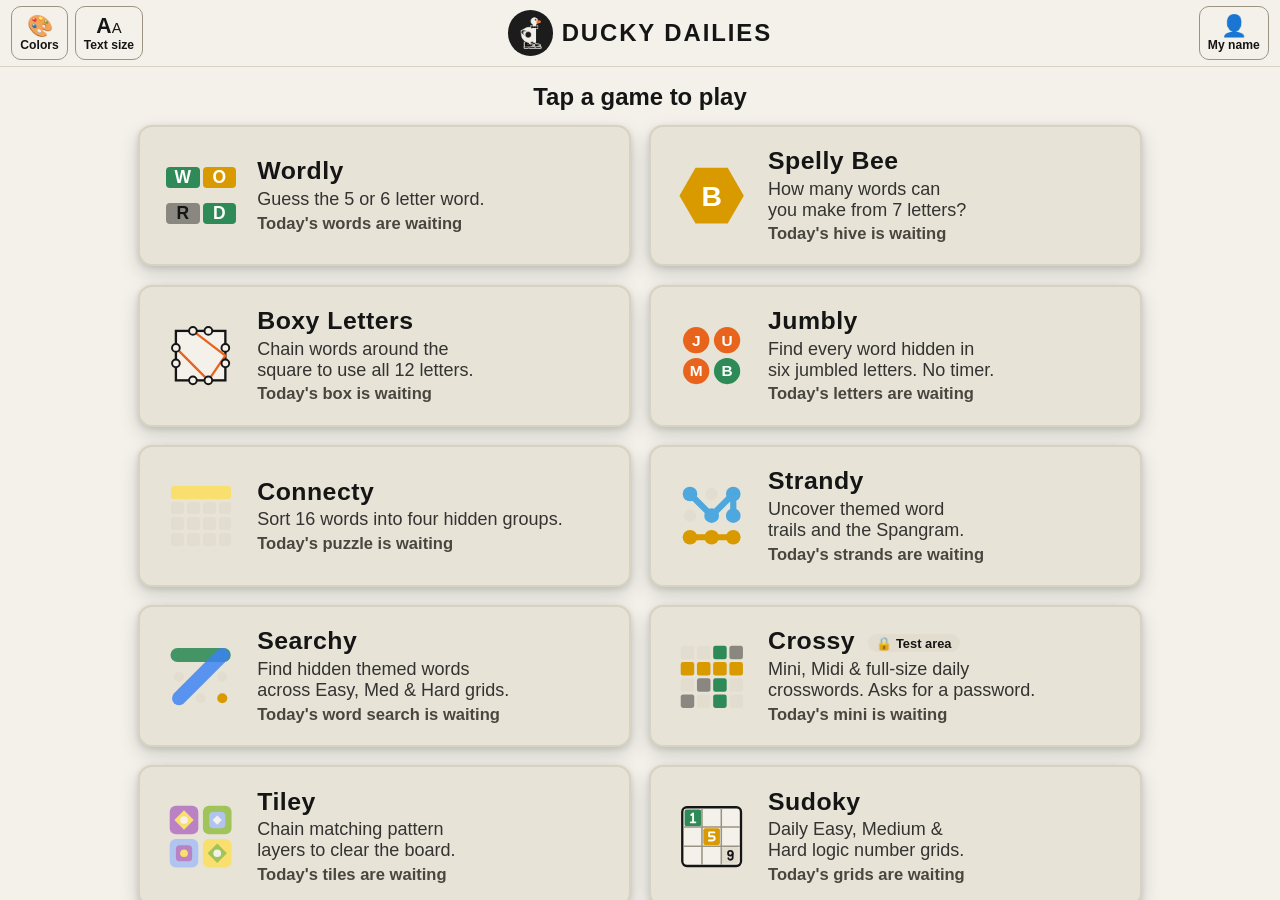
==== commit 5027d4e5: "Jumbly: new word-unscramble game (6 letters, find every hidden word, hints, no timer) + home card" ====
--- a/public/index.html
+++ b/public/index.html
@@ -11,8 +11,8 @@
 <link rel="icon" type="image/png" href="icon.png">
 <link rel="apple-touch-icon" href="icon.png">
 <link rel="manifest" href="manifest.json">
-<link rel="stylesheet" href="style.css?v=14">
-<link rel="stylesheet" href="games.css?v=14">
+<link rel="stylesheet" href="style.css?v=15">
+<link rel="stylesheet" href="games.css?v=15">
 </head>
 <body class="game-menu">
 <div id="toast-container" class="toast-container" aria-live="polite"></div>
@@ -76,6 +76,25 @@
       </span>
     </a>
 
+    <a class="game-card" href="/jumbly">
+      <span class="game-icon icon-jumbly" aria-hidden="true">
+        <svg viewBox="0 0 100 100">
+          <circle cx="30" cy="30" r="17" fill="var(--color-accent, #e8641c)"></circle>
+          <circle cx="70" cy="30" r="17" fill="var(--color-accent, #e8641c)"></circle>
+          <circle cx="30" cy="70" r="17" fill="var(--color-accent, #e8641c)"></circle>
+          <circle cx="70" cy="70" r="17" fill="var(--color-correct, #2e8b57)"></circle>
+          <text x="30" y="37" text-anchor="middle" font-size="20" font-weight="800" fill="#fff" font-family="Arial, sans-serif">J</text>
+          <text x="70" y="37" text-anchor="middle" font-size="20" font-weight="800" fill="#fff" font-family="Arial, sans-serif">U</text>
+          <text x="30" y="77" text-anchor="middle" font-size="20" font-weight="800" fill="#fff" font-family="Arial, sans-serif">M</text>
+          <text x="70" y="77" text-anchor="middle" font-size="20" font-weight="800" fill="#fff" font-family="Arial, sans-serif">B</text>
+        </svg>
+      </span>
+      <span class="game-info">
+        <span class="game-name">Jumbly</span>
+        <span class="game-desc">Find every word hidden in six jumbled letters. No timer.</span>
+        <span id="status-jumbly" class="game-status"></span>
+      </span>
+    </a>
     <a class="game-card" href="/connections">
       <span class="game-icon icon-connections" aria-hidden="true">
         <span class="c t0 bar"></span>
@@ -219,7 +238,7 @@
   <p class="menu-foot brand-foot">Brought to you by <a href="https://theduckynerdball.com" target="_blank" rel="noopener">The Ducky Nerdball</a> &#129414;</p>
 </main>
 
-<script src="common.js?v=14"></script>
+<script src="common.js?v=15"></script>
 <script>
 (() => {
   const S = Shared;
@@ -319,6 +338,16 @@
     wsSummary.length
   );
 
+  const jb = S.load(`jumbly:daily:${today}`);
+  if (jb && jb.over) {
+    set("status-jumbly", `Today: ✓ ${(jb.found || []).length}/${jb.total || ""} words`, true);
+    recapLines.push(`🦆 Jumbly: ${(jb.found || []).length}/${jb.total || ""} words`);
+  } else if (jb && jb.started) {
+    set("status-jumbly", `Today: in progress · ${(jb.found || []).length}/${jb.total || ""} words`, true);
+  } else {
+    set("status-jumbly", "Today's letters are waiting");
+  }
+
   const mini = S.load(`mini:daily:${today}`);
   if (mini && mini.over) {
     set(
--- a/public/games.css
+++ b/public/games.css
@@ -2864,3 +2864,47 @@
   .ps-col li { margin: 0 0 0.04in; break-inside: avoid; }
   .ps-len { font-size: 9.5pt; color: #444; }
 }
+
+/* ---------- Jumbly ---------- */
+.jumbly-main { display: flex; flex-direction: column; align-items: center; gap: 0.9rem; padding-bottom: 1.5rem; }
+.jumbly-progress { display: flex; gap: 0.6rem; align-items: baseline; font-size: 1.05rem; font-weight: 700; flex-wrap: wrap; justify-content: center; }
+.jb-bonus-count { color: var(--color-accent); font-size: 0.95rem; }
+.jb-board { width: 100%; max-width: 44rem; display: flex; flex-direction: column; gap: 0.7rem; max-height: 42vh; overflow-y: auto; padding: 0.2rem; }
+.jb-group-label { font-size: 0.8rem; font-weight: 800; text-transform: uppercase; letter-spacing: 0.06em; color: var(--color-text-dim); margin-bottom: 0.3rem; }
+.jb-group-words { display: flex; flex-wrap: wrap; gap: 0.45rem 0.8rem; }
+.jb-word { display: flex; gap: 3px; }
+.jb-box {
+  width: 1.85rem; height: 1.85rem; display: flex; align-items: center; justify-content: center;
+  border: 2px solid var(--color-border-strong); border-radius: 5px; background: var(--color-surface);
+  font-weight: 800; font-size: 1.05rem; color: var(--color-text);
+}
+.jb-word.big .jb-box { border-color: var(--color-accent); }
+.jb-word.found .jb-box { background: var(--color-correct); border-color: var(--color-correct); color: var(--key-text-on-color); }
+.jb-word.missed .jb-box { background: var(--color-key-bg); color: var(--color-text-dim); border-style: dashed; }
+.jb-box.hinted { color: var(--color-accent); }
+.jb-guess {
+  min-height: 3.4rem; display: flex; align-items: center; justify-content: center; gap: 0.3rem;
+  width: 100%; max-width: 26rem; border-bottom: 3px solid var(--color-border-strong); cursor: pointer;
+}
+.jb-guess-letter { font-size: 2.2rem; font-weight: 800; letter-spacing: 0.04em; }
+.jb-guess-placeholder { color: var(--color-text-dim); font-size: 1rem; }
+.jb-guess.shake { animation: jb-shake 0.35s; }
+.jb-guess.pop { animation: jb-pop 0.3s; }
+@keyframes jb-shake { 0%,100% { transform: translateX(0); } 25% { transform: translateX(-8px); } 75% { transform: translateX(8px); } }
+@keyframes jb-pop { 50% { transform: scale(1.08); } }
+.jb-letters { display: flex; gap: 0.5rem; justify-content: center; flex-wrap: nowrap; width: 100%; }
+.jb-letter {
+  width: min(3.6rem, calc((100vw - 3.5rem) / 6)); height: min(3.6rem, calc((100vw - 3.5rem) / 6)); flex: 0 0 auto; border-radius: 50%; border: none; cursor: pointer;
+  background: var(--color-accent); color: var(--color-on-accent, #fff);
+  font-size: 1.75rem; font-weight: 800; box-shadow: 0 3px 0 rgba(0,0,0,0.25);
+}
+.jb-letter:active { transform: translateY(2px); box-shadow: 0 1px 0 rgba(0,0,0,0.25); }
+.jb-letter.used { opacity: 0.25; cursor: default; }
+.jb-controls { display: flex; gap: 0.5rem; flex-wrap: wrap; justify-content: center; }
+.jb-controls .pill-btn, .jb-enter { font-size: 1rem; padding: 0.6rem 1.1rem; min-height: 2.8rem; }
+.jb-enter { width: auto; margin-top: 0; }
+.jb-controls button:disabled { opacity: 0.4; cursor: default; }
+@media (max-width: 420px) {
+  .jb-box { width: 1.55rem; height: 1.55rem; font-size: 0.9rem; }
+  .jb-letter { font-size: 1.45rem; }
+}
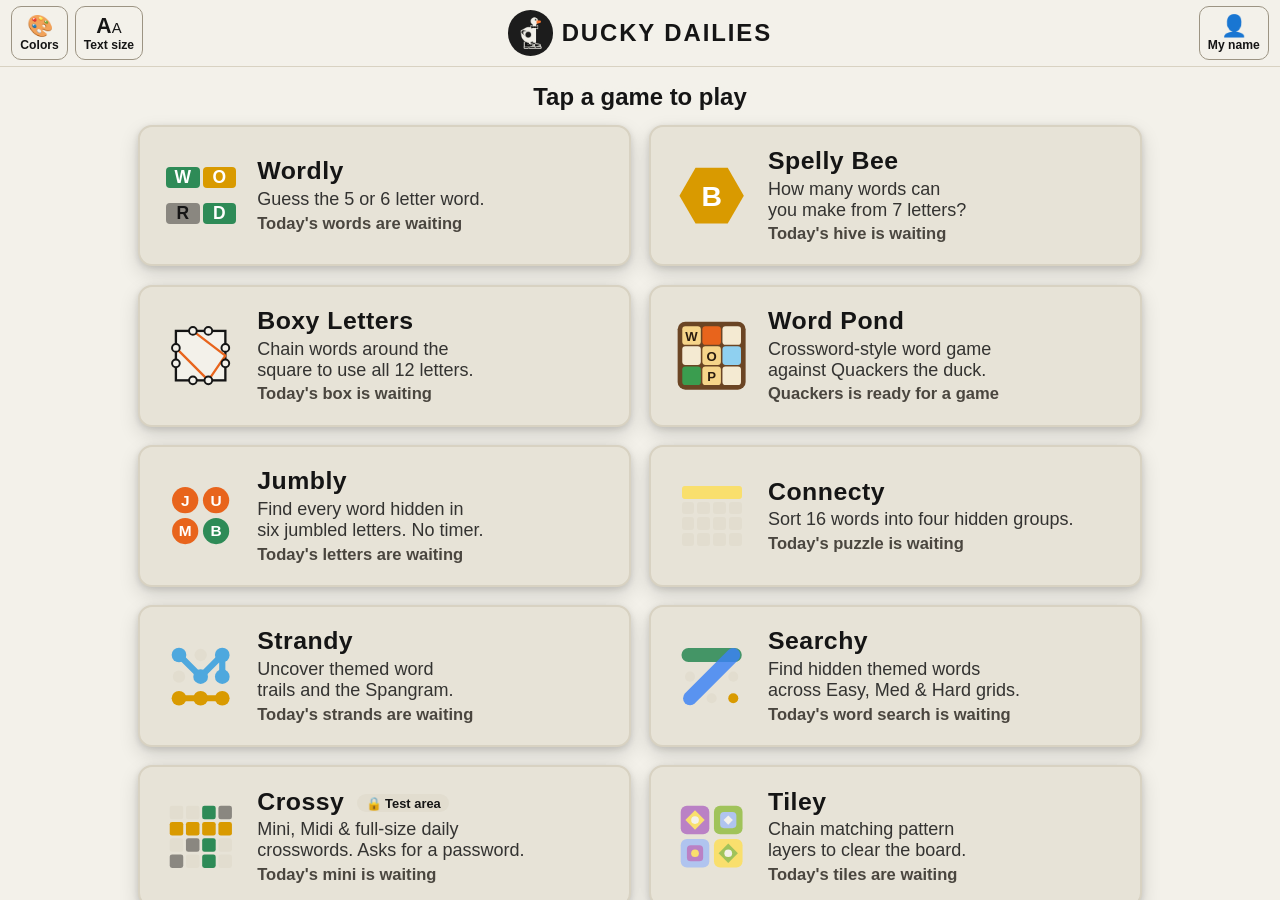
==== commit 3552d446: "Word Pond: crossword-style tile game vs Quackers (easy/medium/hard), own board and tile set, ENABLE " ====
--- a/public/index.html
+++ b/public/index.html
@@ -11,8 +11,8 @@
 <link rel="icon" type="image/png" href="icon.png">
 <link rel="apple-touch-icon" href="icon.png">
 <link rel="manifest" href="manifest.json">
-<link rel="stylesheet" href="style.css?v=15">
-<link rel="stylesheet" href="games.css?v=15">
+<link rel="stylesheet" href="style.css?v=20">
+<link rel="stylesheet" href="games.css?v=20">
 </head>
 <body class="game-menu">
 <div id="toast-container" class="toast-container" aria-live="polite"></div>
@@ -76,6 +76,30 @@
       </span>
     </a>
 
+    <a class="game-card" href="/pond">
+      <span class="game-icon icon-pond" aria-hidden="true">
+        <svg viewBox="0 0 100 100">
+          <rect x="6" y="6" width="88" height="88" rx="10" fill="#6b4524"></rect>
+          <rect x="12" y="12" width="24" height="24" rx="4" fill="#f6d58a"></rect>
+          <rect x="38" y="12" width="24" height="24" rx="4" fill="#e8641c"></rect>
+          <rect x="64" y="12" width="24" height="24" rx="4" fill="#f4ead2"></rect>
+          <rect x="12" y="38" width="24" height="24" rx="4" fill="#f4ead2"></rect>
+          <rect x="38" y="38" width="24" height="24" rx="4" fill="#f6d58a"></rect>
+          <rect x="64" y="38" width="24" height="24" rx="4" fill="#8fd0f0"></rect>
+          <rect x="12" y="64" width="24" height="24" rx="4" fill="#3a9d4f"></rect>
+          <rect x="38" y="64" width="24" height="24" rx="4" fill="#f6d58a"></rect>
+          <rect x="64" y="64" width="24" height="24" rx="4" fill="#f4ead2"></rect>
+          <text x="24" y="31" text-anchor="middle" font-size="17" font-weight="900" fill="#2b1d10" font-family="Arial, sans-serif">W</text>
+          <text x="50" y="57" text-anchor="middle" font-size="17" font-weight="900" fill="#2b1d10" font-family="Arial, sans-serif">O</text>
+          <text x="50" y="83" text-anchor="middle" font-size="17" font-weight="900" fill="#2b1d10" font-family="Arial, sans-serif">P</text>
+        </svg>
+      </span>
+      <span class="game-info">
+        <span class="game-name">Word Pond</span>
+        <span class="game-desc">Crossword-style word game against Quackers the duck.</span>
+        <span id="status-pond" class="game-status"></span>
+      </span>
+    </a>
     <a class="game-card" href="/jumbly">
       <span class="game-icon icon-jumbly" aria-hidden="true">
         <svg viewBox="0 0 100 100">
@@ -238,7 +262,7 @@
   <p class="menu-foot brand-foot">Brought to you by <a href="https://theduckynerdball.com" target="_blank" rel="noopener">The Ducky Nerdball</a> &#129414;</p>
 </main>
 
-<script src="common.js?v=15"></script>
+<script src="common.js?v=20"></script>
 <script>
 (() => {
   const S = Shared;
@@ -338,6 +362,13 @@
     wsSummary.length
   );
 
+  const wp = S.load("pond:game");
+  if (wp && wp.scores && !wp.over && wp.log && wp.log.length) {
+    set("status-pond", `Game in progress · you ${wp.scores.you}, Quackers ${wp.scores.ai}`, true);
+  } else {
+    set("status-pond", "Quackers is ready for a game");
+  }
+
   const jb = S.load(`jumbly:daily:${today}`);
   if (jb && jb.over) {
     set("status-jumbly", `Today: ✓ ${(jb.found || []).length}/${jb.total || ""} words`, true);
--- a/public/games.css
+++ b/public/games.css
@@ -2908,3 +2908,335 @@
   .jb-box { width: 1.55rem; height: 1.55rem; font-size: 0.9rem; }
   .jb-letter { font-size: 1.45rem; }
 }
+
+/* ---------- Jumbly "pond" skin (original art: images/jumbly-scene.svg, images/jumbly-duck.svg) ---------- */
+body.game-jumbly {
+  background: #7cc8f0 url("images/jumbly-scene.svg") center bottom / cover no-repeat fixed;
+  --jb-wood: #b9824a;
+  --jb-wood-dark: #6b4524;
+  --jb-wood-light: #d9a66b;
+  --jb-cream: #fff8e6;
+  --jb-ink: #2b1d10;
+  --jb-green: #3a9d4f;
+}
+body.game-jumbly .app-header {
+  background: rgba(255, 248, 230, 0.88);
+  backdrop-filter: blur(4px);
+  border-bottom: 3px solid var(--jb-wood-dark);
+  color: var(--jb-ink);
+}
+body.game-jumbly .app-title { color: var(--jb-ink); text-shadow: 0 1px 0 #fff; }
+body.game-jumbly .jumbly-main { color: var(--jb-ink); padding-top: 0.6rem; }
+
+/* wooden planks: score / progress */
+body.game-jumbly .jumbly-progress { gap: 0.6rem; }
+body.game-jumbly .jb-plank {
+  display: inline-flex; align-items: baseline; gap: 0.45rem;
+  padding: 0.45rem 0.95rem; border-radius: 10px;
+  background: repeating-linear-gradient(180deg, var(--jb-wood) 0 9px, #b07a43 9px 11px);
+  border: 3px solid var(--jb-wood-dark); color: var(--jb-cream);
+  font-weight: 800; text-shadow: 0 1px 0 rgba(0,0,0,0.45);
+  box-shadow: 0 3px 0 rgba(0,0,0,0.25);
+}
+body.game-jumbly .jb-plank-label { font-size: 0.8rem; text-transform: uppercase; letter-spacing: 0.08em; }
+body.game-jumbly .jb-plank-value { font-size: 1.35rem; color: #ffe27a; }
+body.game-jumbly .jb-bonus-count { color: #ffe27a; }
+
+/* word board: a wooden signboard */
+body.game-jumbly .jb-board {
+  background: repeating-linear-gradient(180deg, var(--jb-wood-light) 0 22px, #cf9a5f 22px 24px);
+  border: 4px solid var(--jb-wood-dark); border-radius: 14px;
+  padding: 0.7rem 0.8rem; box-shadow: 0 5px 0 rgba(0,0,0,0.22), inset 0 0 0 2px rgba(255,255,255,0.25);
+  max-height: 38vh;
+}
+body.game-jumbly .jb-group-label { color: var(--jb-ink); opacity: 0.85; }
+body.game-jumbly .jb-box {
+  background: var(--jb-cream); border: 2px solid var(--jb-wood-dark); color: var(--jb-ink); border-radius: 4px;
+}
+body.game-jumbly .jb-word.big .jb-box { border-color: #d0531a; border-width: 3px; }
+body.game-jumbly .jb-word.found .jb-box { background: var(--jb-green); border-color: #23692f; color: #fff; }
+body.game-jumbly .jb-word.found { animation: jb-pop 0.35s; }
+body.game-jumbly .jb-word.missed .jb-box { background: #e9dcc3; color: #8a6a45; border-style: dashed; }
+body.game-jumbly .jb-box.hinted { color: #d0531a; }
+
+/* current guess: a cream banner */
+body.game-jumbly .jb-guess {
+  background: rgba(255, 248, 230, 0.92); border: 3px solid var(--jb-wood-dark); border-radius: 999px;
+  min-height: 3.6rem; padding: 0 1.2rem; box-shadow: 0 3px 0 rgba(0,0,0,0.2);
+}
+body.game-jumbly .jb-guess-placeholder { color: #8a6a45; }
+
+/* the pond with six ducks holding letter signs */
+body.game-jumbly .jb-letters {
+  position: relative; gap: 0.2rem; padding: 0.4rem 0.4rem 0.9rem; max-width: 34rem;
+  border-radius: 999px 999px 40% 40% / 60% 60% 40% 40%;
+  background:
+    radial-gradient(ellipse at 50% 85%, rgba(255,255,255,0.18), transparent 60%),
+    linear-gradient(180deg, #5bb6e2, #2f86bd);
+  border: 3px solid #23628c; box-shadow: inset 0 6px 12px rgba(0,0,0,0.15), 0 4px 0 rgba(0,0,0,0.2);
+}
+body.game-jumbly .jb-letter {
+  --size: min(5.2rem, calc((100vw - 3rem) / 6));
+  width: var(--size); height: calc(var(--size) * 1.25);
+  background: none; box-shadow: none; border-radius: 0; padding: 0;
+  position: relative; display: block; cursor: pointer; color: var(--jb-ink);
+  animation: jb-bob 2.4s ease-in-out infinite; animation-delay: var(--bob-delay, 0s);
+  transition: transform 0.25s ease, opacity 0.25s ease;
+}
+body.game-jumbly .jb-duck {
+  position: absolute; inset: 0 0 18% 0;
+  background: url("images/jumbly-duck.svg") center top / contain no-repeat;
+}
+body.game-jumbly .jb-sign {
+  position: absolute; left: 6%; right: 6%; bottom: 4%; height: 46%;
+  display: flex; align-items: center; justify-content: center;
+  background: var(--jb-cream); border: 3px solid var(--jb-wood-dark); border-radius: 8px;
+  font-size: calc(var(--size) * 0.42); font-weight: 900; color: var(--jb-ink);
+  box-shadow: 0 3px 0 rgba(0,0,0,0.25);
+}
+body.game-jumbly .jb-letter:active { transform: translateY(3px) scale(0.97); }
+body.game-jumbly .jb-letter.used { opacity: 0.3; transform: translateY(18%); animation: none; }
+body.game-jumbly .jb-letters.splash .jb-letter:not(.used) { animation: jb-hop 0.45s ease; }
+@keyframes jb-bob { 0%, 100% { transform: translateY(0) rotate(-1.5deg); } 50% { transform: translateY(-4px) rotate(1.5deg); } }
+@keyframes jb-hop { 40% { transform: translateY(-14px); } }
+
+/* wooden plank buttons */
+body.game-jumbly .jb-controls .pill-btn,
+body.game-jumbly .jb-enter {
+  background: repeating-linear-gradient(180deg, var(--jb-wood) 0 10px, #b07a43 10px 12px);
+  border: 3px solid var(--jb-wood-dark); color: var(--jb-cream); border-radius: 12px;
+  font-weight: 900; text-transform: uppercase; letter-spacing: 0.04em;
+  text-shadow: 0 1px 0 rgba(0,0,0,0.5); box-shadow: 0 4px 0 var(--jb-wood-dark);
+}
+body.game-jumbly .jb-enter { background: linear-gradient(180deg, #4fb35f, #2f8a3f); border-color: #1f5e2a; box-shadow: 0 4px 0 #1f5e2a; }
+body.game-jumbly .jb-controls .pill-btn:active,
+body.game-jumbly .jb-enter:active { transform: translateY(3px); box-shadow: 0 1px 0 var(--jb-wood-dark); }
+body.game-jumbly .jb-controls-secondary .pill-btn { background: rgba(255, 248, 230, 0.92); color: var(--jb-ink); text-shadow: none; text-transform: none; }
+@media (prefers-reduced-motion: reduce) {
+  body.game-jumbly .jb-letter { animation: none; }
+}
+body.game-jumbly .jumbly-progress { flex-wrap: nowrap; }
+@media (max-width: 520px) {
+  body.game-jumbly .jumbly-main { gap: 0.6rem; }
+  body.game-jumbly .jb-plank { padding: 0.35rem 0.6rem; font-size: 0.9rem; }
+  body.game-jumbly .jb-plank-value { font-size: 1.1rem; }
+  body.game-jumbly .jb-board { max-height: none; min-height: 7rem; height: 30vh; }
+  body.game-jumbly .jb-guess { min-height: 3rem; }
+  body.game-jumbly .jb-guess-letter { font-size: 1.9rem; }
+  body.game-jumbly .jb-controls .pill-btn, body.game-jumbly .jb-enter { padding: 0.5rem 0.8rem; font-size: 0.92rem; }
+}
+
+/* ---------- Jumbly mascot: Quackers (original character) ---------- */
+body.game-jumbly .jb-guess-row { position: relative; width: 100%; max-width: 34rem; display: flex; align-items: flex-end; gap: 0.5rem; }
+body.game-jumbly .jb-guess-row .jb-guess { flex: 1; }
+body.game-jumbly .jb-mascot { position: relative; width: 4.6rem; flex: 0 0 auto; cursor: pointer; z-index: 5; margin-bottom: -0.4rem; }
+body.game-jumbly .jb-mascot-svg { width: 100%; height: auto; display: block; overflow: visible; transform-origin: 50% 100%; animation: m-sway 4s ease-in-out infinite; }
+/* moods: show/hide face parts */
+.jb-mascot .m-eyes-happy, .jb-mascot .m-eyes-sad, .jb-mascot .m-beak-open, .jb-mascot .m-beak-o,
+.jb-mascot .m-brows, .jb-mascot .m-brows-up, .jb-mascot .m-sweat, .jb-mascot .m-sparkles { display: none; }
+.jb-mascot.mood-happy .m-eyes-normal, .jb-mascot.mood-celebrate .m-eyes-normal, .jb-mascot.mood-sad .m-eyes-normal { display: none; }
+.jb-mascot.mood-happy .m-eyes-happy, .jb-mascot.mood-celebrate .m-eyes-happy { display: inline; }
+.jb-mascot.mood-sad .m-eyes-sad { display: inline; }
+.jb-mascot.mood-happy .m-beak-closed, .jb-mascot.mood-celebrate .m-beak-closed,
+.jb-mascot.mood-sad .m-beak-closed, .jb-mascot.mood-think .m-beak-closed { display: none; }
+.jb-mascot.mood-happy .m-beak-open, .jb-mascot.mood-celebrate .m-beak-open { display: inline; }
+.jb-mascot.mood-sad .m-beak-o, .jb-mascot.mood-think .m-beak-o { display: inline; }
+.jb-mascot.mood-sad .m-brows, .jb-mascot.mood-sad .m-sweat { display: inline; }
+.jb-mascot.mood-think .m-brows-up, .jb-mascot.mood-celebrate .m-brows-up { display: inline; }
+.jb-mascot.mood-celebrate .m-sparkles { display: inline; animation: m-twinkle 0.6s ease-in-out infinite alternate; transform-origin: center; }
+/* movement */
+.jb-mascot .m-pupils { animation: m-look 7s ease-in-out infinite; }
+.jb-mascot .m-eyes-normal { transform-origin: 100px 65px; animation: m-blink 5s infinite; }
+.jb-mascot .m-tuft { transform-origin: 100px 22px; animation: m-tuft 3s ease-in-out infinite; }
+.jb-mascot .m-wing-r { transform-origin: 145px 145px; }
+.jb-mascot.bump.mood-happy .jb-mascot-svg { animation: m-hop 0.5s ease 2; }
+.jb-mascot.bump.mood-celebrate .jb-mascot-svg { animation: m-jump 0.6s ease 4; }
+.jb-mascot.mood-celebrate .m-wing-r, .jb-mascot.mood-happy .m-wing-r { animation: m-wave 0.35s ease-in-out 6 alternate; }
+.jb-mascot.bump.mood-sad .jb-mascot-svg { animation: m-droop 0.6s ease forwards; }
+.jb-mascot.mood-think .jb-mascot-svg { animation: m-tilt 0.5s ease forwards; }
+@keyframes m-sway { 0%, 100% { transform: rotate(-2deg); } 50% { transform: rotate(2deg); } }
+@keyframes m-blink { 0%, 94%, 100% { transform: scaleY(1); } 96% { transform: scaleY(0.1); } }
+@keyframes m-look { 0%, 40% { transform: translate(0, 0); } 50%, 60% { transform: translate(-3px, 0); } 70%, 80% { transform: translate(3px, 1px); } 90%, 100% { transform: translate(0, 0); } }
+@keyframes m-tuft { 0%, 100% { transform: rotate(-6deg); } 50% { transform: rotate(6deg); } }
+@keyframes m-hop { 50% { transform: translateY(-12%) rotate(-4deg); } }
+@keyframes m-jump { 0%, 100% { transform: translateY(0) scale(1); } 40% { transform: translateY(-22%) scale(1.05, 0.95); } 60% { transform: translateY(-22%) rotate(6deg); } }
+@keyframes m-wave { from { transform: rotate(0deg); } to { transform: rotate(-35deg); } }
+@keyframes m-droop { to { transform: translateY(4%) rotate(-6deg) scale(0.97); } }
+@keyframes m-tilt { to { transform: rotate(-9deg); } }
+@keyframes m-twinkle { from { opacity: 0.4; transform: scale(0.85); } to { opacity: 1; transform: scale(1.1); } }
+/* speech bubble */
+body.game-jumbly .jb-bubble {
+  position: absolute; left: 70%; bottom: 92%; width: max-content; max-width: 13rem;
+  background: #fff; color: #2b1d10; border: 3px solid #2b1d10; border-radius: 16px;
+  padding: 0.45rem 0.7rem; font-weight: 800; font-size: 0.95rem; line-height: 1.2;
+  box-shadow: 0 3px 0 rgba(0,0,0,0.2); z-index: 6; animation: m-pop 0.25s ease;
+}
+body.game-jumbly .jb-bubble::after {
+  content: ""; position: absolute; left: 14px; bottom: -11px; width: 16px; height: 16px;
+  background: #fff; border-right: 3px solid #2b1d10; border-bottom: 3px solid #2b1d10; transform: rotate(45deg);
+}
+body.game-jumbly .jb-bubble.hidden { display: none; }
+@keyframes m-pop { from { transform: scale(0.6); opacity: 0; } to { transform: scale(1); opacity: 1; } }
+/* desktop: big mascot in the bottom-left corner of the screen */
+@media (min-width: 900px) {
+  body.game-jumbly .jb-mascot { position: fixed; left: 1.5rem; bottom: 1rem; width: 11rem; margin: 0; }
+  body.game-jumbly .jb-bubble { left: 75%; bottom: 88%; font-size: 1.1rem; max-width: 16rem; }
+}
+@media (prefers-reduced-motion: reduce) {
+  .jb-mascot *, .jb-mascot .jb-mascot-svg { animation: none !important; }
+}
+/* Quackers' beak: same shape as his idle smile, the lower half drops open when he talks */
+.jb-mascot.mood-happy .m-beak-closed, .jb-mascot.mood-celebrate .m-beak-closed,
+.jb-mascot.mood-sad .m-beak-closed, .jb-mascot.mood-think .m-beak-closed { display: inline; }
+.jb-mascot.talking.mood-happy .m-beak-open, .jb-mascot.talking.mood-celebrate .m-beak-open { animation: m-talk-open 0.32s steps(1) infinite; }
+.jb-mascot.talking.mood-happy .m-beak-closed, .jb-mascot.talking.mood-celebrate .m-beak-closed,
+.jb-mascot.talking.mood-sad .m-beak-closed, .jb-mascot.talking.mood-think .m-beak-closed,
+.jb-mascot.talking.mood-idle .m-beak-closed { animation: m-talk-closed 0.32s steps(1) infinite; }
+.jb-mascot.talking.mood-sad .m-beak-o, .jb-mascot.talking.mood-think .m-beak-o { animation: m-talk-open 0.32s steps(1) infinite; }
+.jb-mascot.talking.mood-idle .m-beak-o { display: inline; animation: m-talk-open 0.32s steps(1) infinite; }
+.jb-mascot:not(.talking) .m-beak-open, .jb-mascot:not(.talking) .m-beak-o { display: none; }
+@keyframes m-talk-open { 0% { opacity: 1; } 50% { opacity: 0; } }
+@keyframes m-talk-closed { 0% { opacity: 0; } 50% { opacity: 1; } }
+
+/* ---------- Word Pond ---------- */
+body.game-pond {
+  background: #7cc8f0 url("images/jumbly-scene.svg") center bottom / cover no-repeat fixed;
+  --wp-wood: #b9824a; --wp-wood-dark: #6b4524; --wp-cream: #fff8e6; --wp-ink: #2b1d10;
+  --wp-tile: #f6d58a; --wp-tile-edge: #b98b2e;
+}
+body.game-pond .app-header { background: rgba(255, 248, 230, 0.9); backdrop-filter: blur(4px); border-bottom: 3px solid var(--wp-wood-dark); color: var(--wp-ink); }
+body.game-pond .app-title { color: var(--wp-ink); }
+.pond-main { display: flex; flex-direction: column; align-items: center; gap: 0.6rem; padding: 0.6rem 0.5rem 1.5rem; color: var(--wp-ink); }
+.wp-top { display: flex; align-items: flex-end; gap: 0.5rem; width: 100%; max-width: 40rem; position: relative; }
+.wp-scores { display: flex; gap: 0.5rem; flex: 1; }
+.wp-score-card {
+  flex: 1; display: flex; flex-direction: column; align-items: center; padding: 0.4rem 0.5rem; border-radius: 12px;
+  background: repeating-linear-gradient(180deg, var(--wp-wood) 0 9px, #b07a43 9px 11px);
+  border: 3px solid var(--wp-wood-dark); color: var(--wp-cream); text-shadow: 0 1px 0 rgba(0,0,0,0.45);
+  box-shadow: 0 3px 0 rgba(0,0,0,0.25); transition: transform 0.2s, box-shadow 0.2s;
+}
+.wp-score-card.active { box-shadow: 0 0 0 4px #ffe27a, 0 3px 0 rgba(0,0,0,0.25); transform: translateY(-2px); }
+.wp-who { font-weight: 800; font-size: 0.9rem; }
+.wp-who small { font-weight: 700; opacity: 0.85; }
+.wp-pts { font-size: 1.6rem; font-weight: 900; color: #ffe27a; line-height: 1.1; }
+.wp-status {
+  min-height: 2.4rem; display: flex; align-items: center; justify-content: center; text-align: center;
+  padding: 0.35rem 1rem; border-radius: 999px; background: rgba(255, 248, 230, 0.95); border: 2px solid var(--wp-wood-dark);
+  font-weight: 700; font-size: 0.98rem; max-width: 40rem; width: 100%;
+}
+.wp-board-wrap { width: 100%; max-width: 40rem; container-type: inline-size; }
+.wp-board {
+  display: grid; grid-template-columns: repeat(15, 1fr); gap: 1.5px; padding: 1.5%;
+  background: var(--wp-wood-dark); border-radius: 12px; border: 4px solid #4e3119;
+  box-shadow: 0 5px 0 rgba(0,0,0,0.25); aspect-ratio: 1 / 1;
+}
+.wp-cell {
+  position: relative; aspect-ratio: 1 / 1; border: none; padding: 0; margin: 0; cursor: pointer;
+  background: #f4ead2; border-radius: 3px; display: flex; align-items: center; justify-content: center;
+  font-family: inherit; color: var(--wp-ink); min-width: 0;
+}
+.wp-prem { font-size: 2.1cqw; font-weight: 900; letter-spacing: -0.02em; opacity: 0.95; }
+.wp-cell.p-TW { background: #e8641c; color: #fff; }
+.wp-cell.p-DW { background: #f2a6a0; color: #6b1d16; }
+.wp-cell.p-TL { background: #3a9d4f; color: #fff; }
+.wp-cell.p-DL { background: #8fd0f0; color: #0f4a6b; }
+.wp-cell.center { background: #f2a6a0; color: #6b1d16; }
+.wp-cell.center .wp-prem { font-size: 4cqw; }
+.wp-cell.cursor-a { box-shadow: inset 0 0 0 3px #1f6fd1; }
+.wp-cell.cursor-d { box-shadow: inset 0 0 0 3px #7a3fd1; }
+.wp-cell.cursor-a::after, .wp-cell.cursor-d::after { position: absolute; font-size: 2.4cqw; color: #1f6fd1; font-weight: 900; }
+.wp-cell.cursor-a::after { content: "→"; right: 4%; bottom: 0; }
+.wp-cell.cursor-d::after { content: "↓"; right: 6%; bottom: 0; color: #7a3fd1; }
+.wp-cell.has-tile, .wp-tile {
+  background: linear-gradient(180deg, #fbe3a6, var(--wp-tile)); color: var(--wp-ink);
+  box-shadow: inset 0 -2px 0 var(--wp-tile-edge);
+}
+.wp-cell.has-tile { border-radius: 4px; }
+.wp-cell.pending { background: linear-gradient(180deg, #fff3c4, #ffd65a); box-shadow: inset 0 0 0 2px #e8641c, inset 0 -2px 0 var(--wp-tile-edge); }
+.wp-cell.last { background: linear-gradient(180deg, #d9f2c2, #b8e39a); box-shadow: inset 0 -2px 0 #6aa84f; }
+.wp-cell .wp-l { font-size: 4.2cqw; font-weight: 900; line-height: 1; }
+.wp-cell .wp-p { position: absolute; right: 7%; bottom: 3%; font-size: 1.75cqw; font-weight: 800; }
+.wp-cell.blank-tile .wp-l { color: #8a6a45; }
+.wp-legend { font-size: 0.82rem; font-weight: 700; display: flex; flex-wrap: wrap; gap: 0.25rem 0.5rem; justify-content: center; align-items: center;
+  background: rgba(255, 248, 230, 0.9); padding: 0.3rem 0.7rem; border-radius: 999px; }
+.wp-chip { display: inline-block; padding: 0.05rem 0.35rem; border-radius: 4px; font-weight: 900; font-size: 0.75rem; }
+.wp-chip.p-TW { background: #e8641c; color: #fff; } .wp-chip.p-DW { background: #f2a6a0; color: #6b1d16; }
+.wp-chip.p-TL { background: #3a9d4f; color: #fff; } .wp-chip.p-DL { background: #8fd0f0; color: #0f4a6b; }
+.wp-rack {
+  display: flex; gap: 0.35rem; justify-content: center; padding: 0.5rem 0.6rem; width: 100%; max-width: 30rem;
+  background: repeating-linear-gradient(180deg, var(--wp-wood) 0 10px, #b07a43 10px 12px);
+  border: 3px solid var(--wp-wood-dark); border-radius: 12px; box-shadow: 0 4px 0 rgba(0,0,0,0.25);
+}
+.wp-tile {
+  position: relative; width: min(3.4rem, calc((100vw - 4rem) / 7)); aspect-ratio: 1 / 1; border: none; border-radius: 8px; cursor: pointer;
+  display: flex; align-items: center; justify-content: center; font-family: inherit; padding: 0;
+  box-shadow: inset 0 -3px 0 var(--wp-tile-edge), 0 2px 0 rgba(0,0,0,0.3);
+}
+.wp-tile .wp-l { font-size: min(1.75rem, calc((100vw - 4rem) / 7 * 0.55)); font-weight: 900; line-height: 1; }
+.wp-tile .wp-p { position: absolute; right: 9%; bottom: 5%; font-size: 0.72rem; font-weight: 800; }
+.wp-tile.selected { transform: translateY(-6px); box-shadow: 0 0 0 3px #e8641c, inset 0 -3px 0 var(--wp-tile-edge); }
+.wp-tile.used { opacity: 0.25; cursor: default; }
+.wp-tile.blank-tile { background: linear-gradient(180deg, #fff9ea, #f1e6c8); }
+.wp-controls { display: flex; gap: 0.5rem; flex-wrap: wrap; justify-content: center; }
+.wp-controls .pill-btn, .wp-play {
+  background: repeating-linear-gradient(180deg, var(--wp-wood) 0 10px, #b07a43 10px 12px);
+  border: 3px solid var(--wp-wood-dark); color: var(--wp-cream); border-radius: 12px; font-weight: 900;
+  text-shadow: 0 1px 0 rgba(0,0,0,0.5); box-shadow: 0 4px 0 var(--wp-wood-dark); padding: 0.55rem 1rem; font-size: 1rem; min-height: 2.8rem;
+}
+.wp-play { background: linear-gradient(180deg, #4fb35f, #2f8a3f); border-color: #1f5e2a; box-shadow: 0 4px 0 #1f5e2a; width: auto; margin: 0; }
+.wp-play:disabled { background: #9db9a1; border-color: #6e8a72; box-shadow: none; }
+.wp-controls-secondary .pill-btn { background: rgba(255, 248, 230, 0.95); color: var(--wp-ink); text-shadow: none; }
+.wp-controls button:disabled { opacity: 0.5; cursor: default; }
+.wp-bag { margin: 0; font-weight: 700; font-size: 0.9rem; background: rgba(255, 248, 230, 0.85); padding: 0.2rem 0.7rem; border-radius: 999px; }
+.wp-log { list-style: none; margin: 0; padding: 0.5rem 0.9rem; width: 100%; max-width: 30rem; background: rgba(255, 248, 230, 0.9); border-radius: 12px; font-size: 0.92rem; }
+.wp-log:empty { display: none; }
+.wp-log li { padding: 0.15rem 0; border-bottom: 1px dashed #d8c9a8; }
+.wp-log li:last-child { border-bottom: none; }
+.wp-levels { display: flex; flex-direction: column; gap: 0.6rem; }
+.wp-level-btn { display: flex; flex-direction: column; align-items: flex-start; padding: 0.75rem 1rem; border-radius: 12px; cursor: pointer;
+  border: 2px solid var(--color-border-strong); background: var(--color-surface); color: var(--color-text); text-align: left; font-family: inherit; }
+.wp-level-btn b { font-size: 1.15rem; }
+.wp-level-btn span { font-size: 0.9rem; color: var(--color-text-dim); }
+.wp-level-btn:hover { border-color: var(--color-accent); }
+.wp-blank-grid { display: grid; grid-template-columns: repeat(7, 1fr); gap: 0.35rem; }
+.wp-blank-grid .wp-tile { width: 100%; }
+.wp-blank-grid .wp-tile .wp-l { font-size: 1.3rem; }
+.wp-swap-rack { margin: 0.5rem 0 1rem; }
+/* Quackers on the Word Pond page */
+body.game-pond .wp-mascot { position: relative; width: 4.2rem; flex: 0 0 auto; cursor: pointer; z-index: 5; }
+body.game-pond .jb-mascot-svg { width: 100%; height: auto; display: block; overflow: visible; transform-origin: 50% 100%; animation: m-sway 4s ease-in-out infinite; }
+body.game-pond .jb-bubble {
+  position: absolute; left: 75%; top: 100%; width: max-content; max-width: 15rem;
+  background: #fff; color: #2b1d10; border: 3px solid #2b1d10; border-radius: 16px;
+  padding: 0.45rem 0.7rem; font-weight: 800; font-size: 0.95rem; line-height: 1.2; box-shadow: 0 3px 0 rgba(0,0,0,0.2); z-index: 20; animation: m-pop 0.25s ease;
+}
+body.game-pond .jb-bubble::after { content: ""; position: absolute; left: 14px; top: -11px; width: 16px; height: 16px; background: #fff; border-left: 3px solid #2b1d10; border-top: 3px solid #2b1d10; transform: rotate(45deg); }
+body.game-pond .jb-bubble.hidden { display: none; }
+@media (min-width: 1100px) {
+  body.game-pond .wp-mascot { position: fixed; left: 1.5rem; bottom: 1rem; width: 11rem; }
+  body.game-pond .jb-bubble { top: auto; left: 75%; bottom: 88%; font-size: 1.1rem; max-width: 17rem; }
+  body.game-pond .jb-bubble::after { top: auto; bottom: -11px; border: none; border-right: 3px solid #2b1d10; border-bottom: 3px solid #2b1d10; }
+}
+@media (prefers-reduced-motion: reduce) { body.game-pond .jb-mascot-svg { animation: none; } }
+/* Word Pond on wide screens: board on the left, everything else beside it */
+.wp-left, .wp-side { display: contents; }
+@media (max-width: 999px) {
+  .wp-side > .wp-top, .wp-side > .wp-status { order: -1; }
+  .pond-main > .wp-left { order: 0; }
+}
+@media (min-width: 1000px) {
+  .pond-main { flex-direction: row; align-items: flex-start; justify-content: center; gap: 1.2rem; }
+  .wp-left { display: flex; flex-direction: column; align-items: center; gap: 0.5rem; width: min(46rem, calc(100vh - 11rem)); flex: 0 0 auto; }
+  .wp-left .wp-board-wrap { max-width: none; }
+  .wp-side { display: flex; flex-direction: column; gap: 0.6rem; width: 24rem; flex: 0 0 auto; }
+  .wp-side > * { width: 100%; max-width: none; }
+  .wp-side .wp-controls { justify-content: flex-start; }
+  .wp-side .wp-rack { justify-content: space-between; }
+  .wp-tile { width: 2.9rem; }
+  .wp-tile .wp-l { font-size: 1.6rem; }
+  body.game-pond .wp-mascot { position: relative; left: auto; bottom: auto; width: 6.5rem; }
+  body.game-pond .jb-bubble { top: auto; bottom: 30%; left: 92%; font-size: 1rem; max-width: 14rem; }
+  body.game-pond .jb-bubble::after { top: auto; bottom: 10px; left: -11px; border: none; border-left: 3px solid #2b1d10; border-bottom: 3px solid #2b1d10; }
+  body.game-pond .wp-top { flex-direction: column; align-items: stretch; }
+  body.game-pond .wp-top .wp-mascot { align-self: flex-start; }
+}
